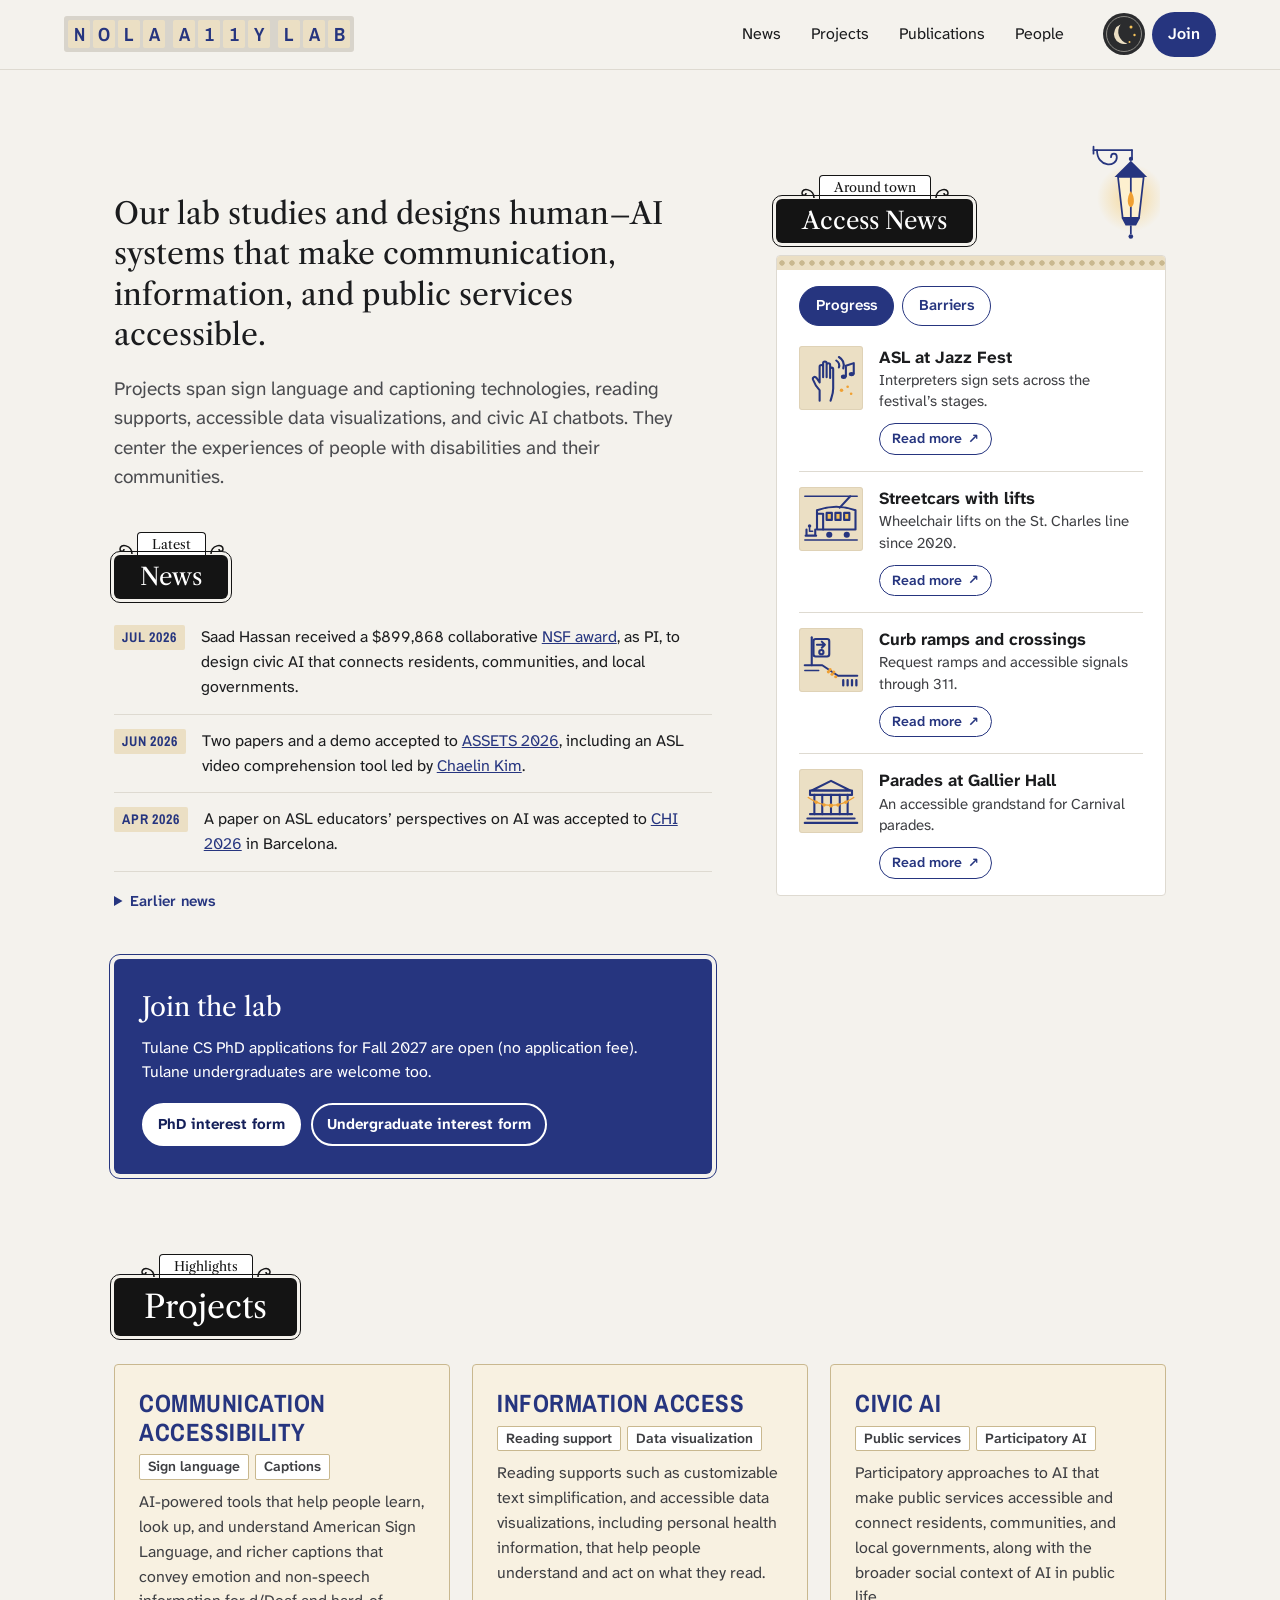
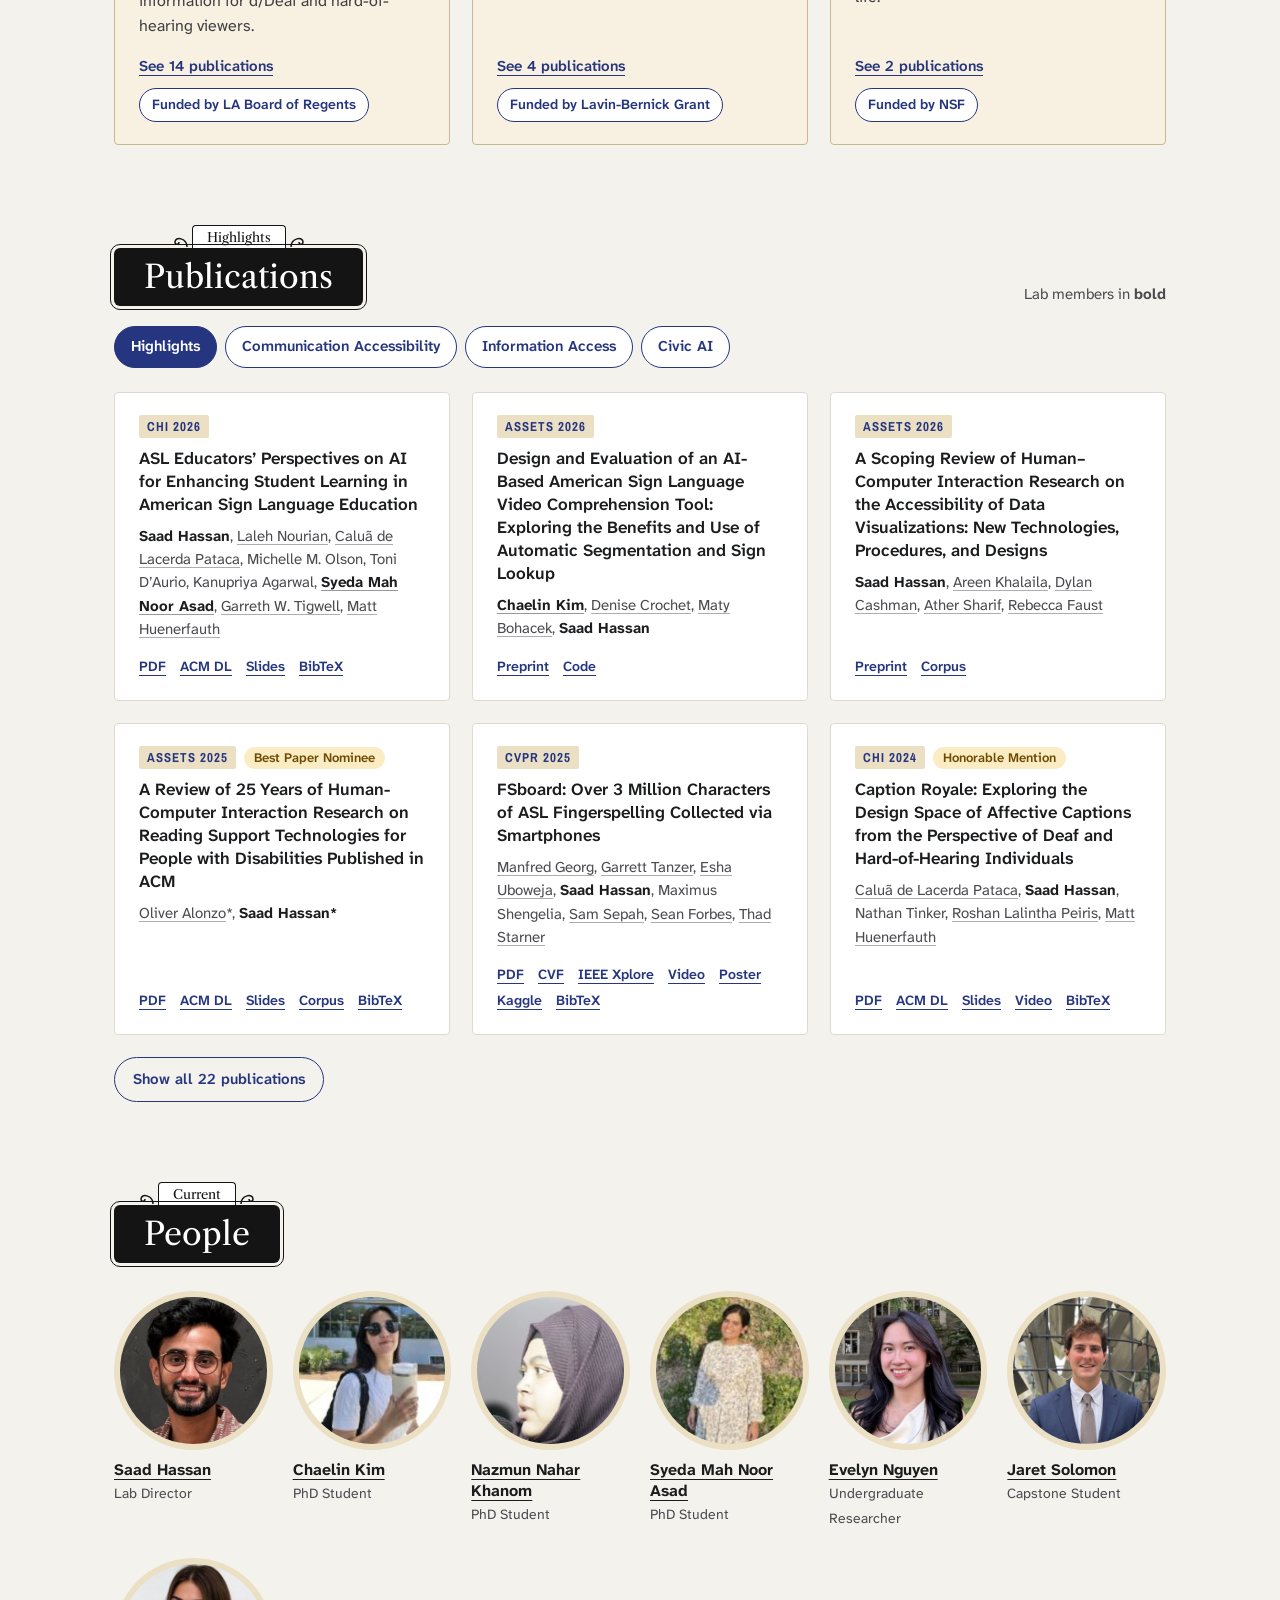
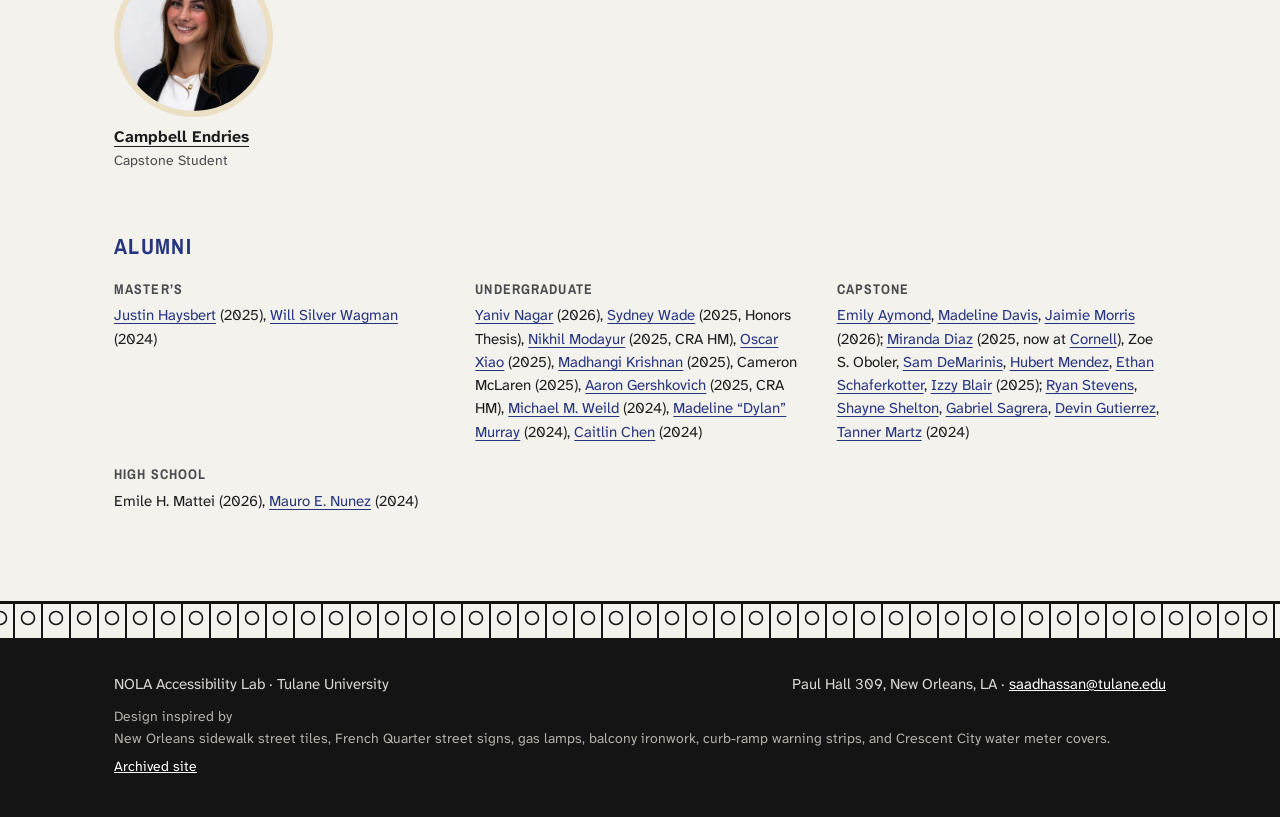
==== index.html @ e73ccad7 "made title change" ====
<!DOCTYPE html>
<html lang="en">
<head>
  <meta charset="utf-8">
  <meta name="viewport" content="width=device-width, initial-scale=1">
  <title>NOLA A11y Lab · Tulane University</title>
  <meta name="description" content="The NOLA Accessibility Lab at Tulane University studies and designs human–AI systems that make communication, information, and public services accessible.">
  <link rel="icon" href="images/favicon.svg" type="image/svg+xml">

  <!-- Apply the saved theme before the page paints, and mark that JS is on -->
  <script>
    document.documentElement.classList.add('js');
    try { var t = localStorage.getItem('theme'); if (t) document.documentElement.setAttribute('data-theme', t); } catch (e) {}
  </script>

  <link rel="preconnect" href="https://fonts.googleapis.com">
  <link rel="preconnect" href="https://fonts.gstatic.com" crossorigin>
  <link rel="stylesheet" href="https://fonts.googleapis.com/css2?family=Archivo+Narrow:wght@600;700&family=Libre+Caslon+Text:wght@400;700&family=Atkinson+Hyperlegible+Next:wght@400;600;700&display=swap">
  <link rel="stylesheet" href="css/lab.css?v=2026-10-13">
</head>
<body>
  <a class="skip-link" href="#main">Skip to content</a>

  <!-- ==================== NAV ==================== -->
  <nav class="site-nav" aria-label="Main">
    <div class="wrap">
      <a class="brand" href="#top" aria-label="NOLA A11y Lab, back to top">
        <span class="tiles small" aria-hidden="true">
          <span class="word"><span>N</span><span>O</span><span>L</span><span>A</span></span>
          <span class="word"><span>A</span><span>1</span><span>1</span><span>Y</span></span>
          <span class="word"><span>L</span><span>A</span><span>B</span></span>
        </span>
      </a>
      <ul>
        <li><a href="#news">News</a></li>
        <li><a href="#projects">Projects</a></li>
        <li><a href="#publications">Publications</a></li>
        <li><a href="#people">People</a></li>
      </ul>
      <div class="nav-actions">
        <!-- Theme switch, styled after the Crescent City water meter covers -->
        <button class="theme-toggle" type="button" aria-label="Switch to dark mode" title="Switch to dark mode">
          <svg class="moon" width="44" height="44" viewBox="0 0 44 44" aria-hidden="true">
            <circle cx="22" cy="22" r="21" fill="#2b2c2e"/>
            <circle cx="22" cy="22" r="17.5" fill="none" stroke="#8b8a85" stroke-width="1"/>
            <path d="M25 12 A10 10 0 0 0 25 32 A12 12 0 0 1 25 12 Z" fill="#ebdfc4" transform="rotate(-20 22 22) translate(-3 0)"/>
            <circle cx="29" cy="15" r="1.5" fill="#f6c45a"/>
            <circle cx="32.5" cy="23" r="1.2" fill="#f6c45a"/>
            <circle cx="27.5" cy="30" r="1" fill="#f6c45a"/>
          </svg>
          <svg class="sun" width="44" height="44" viewBox="0 0 44 44" aria-hidden="true">
            <circle cx="22" cy="22" r="21" fill="#2b2c2e"/>
            <circle cx="22" cy="22" r="17.5" fill="none" stroke="#8b8a85" stroke-width="1"/>
            <circle cx="22" cy="22" r="5" fill="#f6c45a"/>
            <path d="M22 11.5v3M22 29.5v3M11.5 22h3M29.5 22h3M14.6 14.6l2.1 2.1M27.3 27.3l2.1 2.1M14.6 29.4l2.1-2.1M27.3 16.7l2.1-2.1" stroke="#f6c45a" stroke-width="1.8" stroke-linecap="round"/>
          </svg>
        </button>
        <a class="nav-join" href="#join">Join</a>
      </div>
    </div>
  </nav>

  <main id="main" class="wrap">

    <!-- ==================== TOP OF PAGE ====================
         Two columns on wide screens: intro, news, and Join on the left,
         Access in New Orleans on the right. One column, in source
         order (intro, access, news, join), on smaller screens. -->
    <div class="top">

    <!-- ==================== INTRO ==================== -->
    <section id="top" class="hero">
      <div class="text">
        <h1 class="sr-only">NOLA A11y Lab</h1>
        <p class="lede">Our lab studies and designs human–AI systems that make communication, information, and public services accessible.</p>
        <p class="sub">Projects span sign language and captioning technologies, reading supports, accessible data visualizations, and civic AI chatbots. They center the experiences of people with disabilities and their communities.</p>
      </div>
    </section>

      <!-- ==================== ACCESS IN NEW ORLEANS ====================
           Short notes on accessibility around the city in two lists,
           Progress and Barriers, switched by the buttons at the top.
           Each note has a small line drawing on a sidewalk tile and a
           link out. Keep each note to one short sentence. -->
      <aside class="access" aria-labelledby="access-title">
        <div class="access-head">
          <div class="sign small">
            <div class="tab" aria-hidden="true">
              <svg width="16" height="14" viewBox="0 0 16 14"><path d="M15 13 C15 4 3 2 3 8 C3 11 7 11 7 8" fill="none" stroke="currentColor" stroke-width="1.5"/></svg>
              <span>Around town</span>
              <svg width="16" height="14" viewBox="0 0 16 14"><path d="M1 13 C1 4 13 2 13 8 C13 11 9 11 9 8" fill="none" stroke="currentColor" stroke-width="1.5"/></svg>
            </div>
            <h2 id="access-title">Access News</h2>
          </div>

          <!-- French Quarter gas lamp -->
          <svg class="lamp" viewBox="0 0 120 205" aria-hidden="true">
            <defs>
              <radialGradient id="glow"><stop offset="0" stop-color="#f6c45a" stop-opacity=".55"/><stop offset="1" stop-color="#f6c45a" stop-opacity="0"/></radialGradient>
            </defs>
            <circle cx="70" cy="96" r="58" fill="url(#glow)"/>
            <g fill="none" stroke="currentColor" stroke-width="3" stroke-linecap="round" stroke-linejoin="round">
              <path d="M6 14 H72"/>
              <path d="M6 8 V20"/>
              <path d="M12 14 C12 44 46 44 46 26 C46 18 36 18 36 26"/>
              <path d="M72 14 V30"/>
              <path d="M48 60 L92 60 L84 130 L56 130 Z" fill="#fdf0cf"/>
              <path d="M70 60 V130"/>
            </g>
            <path d="M70 32 L98 60 L42 60 Z" fill="currentColor"/>
            <circle cx="70" cy="29" r="3.5" fill="currentColor"/>
            <path d="M70 84 C62 96 64 110 70 112 C76 110 78 96 70 84 Z" fill="#f0a032"/>
            <path d="M54 130 H86 L79 143 H61 Z" fill="currentColor"/>
            <path d="M70 143 V158" stroke="currentColor" stroke-width="3"/>
            <circle cx="70" cy="162" r="4" fill="currentColor"/>
          </svg>
        </div>
        <div class="access-card">
          <!-- Shown once JS runs; without JS both lists show -->
          <div class="access-switch" role="group" aria-label="Show">
            <button type="button" aria-pressed="true" aria-controls="access-progress">Progress</button>
            <button type="button" aria-pressed="false" aria-controls="access-barriers">Barriers</button>
          </div>
          <ul class="access-list" id="access-progress" data-view="progress" aria-label="Progress">
            <li>
              <svg class="access-art" viewBox="0 0 64 64" aria-hidden="true">
                <!-- A signing hand with music notes -->
                <g fill="none" stroke="currentColor" stroke-width="2.4" stroke-linecap="round" stroke-linejoin="round">
                  <path d="M19 58 V46 C16 43 13 38 11.5 34 C10.5 31 13.5 29.5 15.5 32 L19 37 V19 C19 16.5 23 16.5 23 19 V31 V15 C23 12.5 27 12.5 27 15 V31 V17 C27 14.5 31 14.5 31 17 V32 V22 C31 19.5 34.5 19.5 34.5 22 V44 C34.5 50 32.5 54 31.5 58"/>
                  <path d="M38 12 C41 14 42 17 41 20"/>
                  <path d="M41 8 C46 11 47.5 16 46 21"/>
                  <path d="M49 30 V18 L58 15 V27"/>
                </g>
                <ellipse cx="46.5" cy="30.5" rx="3.2" ry="2.5" fill="currentColor"/>
                <ellipse cx="55.5" cy="27.5" rx="3.2" ry="2.5" fill="currentColor"/>
                <circle cx="44" cy="46" r="2" fill="#f0a032"/><circle cx="51" cy="42" r="1.5" fill="#f0a032"/><circle cx="55" cy="50" r="1.5" fill="#f0a032"/>
              </svg>
              <div>
                <h3 id="access-jazzfest">ASL at Jazz Fest</h3>
                <p>Interpreters sign sets across the festival’s stages.</p>
                <a class="read-more" href="https://news.tulane.edu/news/tulane-professor-helps-deaf-guests-feel-beat-jazz-fest" aria-describedby="access-jazzfest">Read more</a>
              </div>
            </li>
            <li>
              <svg class="access-art" viewBox="0 0 64 64" aria-hidden="true">
                <!-- A streetcar with its wheelchair lift lowered at the door -->
                <g fill="none" stroke="currentColor" stroke-width="2.4" stroke-linecap="round" stroke-linejoin="round">
                  <path d="M2 6 H62" stroke-width="1.6"/>
                  <path d="M42 19 L54 6"/>
                  <path d="M16 44 V22 Q38 14 60 22 V44 Z"/>
                  <path d="M17 26 H23 V44"/>
                  <path d="M27 25 H33 V33 H27 Z M37 25 H43 V33 H37 Z M47 25 H53 V33 H47 Z" fill="#f6c45a"/>
                  <path d="M2 56 H62" stroke-width="1.6"/>
                  <path d="M3 51 H15 M4 44 V51 M14 44 V51"/>
                </g>
                <circle cx="7.5" cy="40" r="2" fill="currentColor"/>
                <path d="M7.5 42 V46 H11" fill="none" stroke="currentColor" stroke-width="1.8" stroke-linecap="round" stroke-linejoin="round"/>
                <circle cx="30" cy="50" r="3.5" fill="currentColor"/>
                <circle cx="50" cy="50" r="3.5" fill="currentColor"/>
              </svg>
              <div>
                <h3 id="access-streetcar">Streetcars with lifts</h3>
                <p>Wheelchair lifts on the St. Charles line since 2020.</p>
                <a class="read-more" href="https://www.fox8live.com/2020/12/01/new-ada-streetcars-enter-service-st-charles-avenue/" aria-describedby="access-streetcar">Read more</a>
              </div>
            </li>
            <li>
              <svg class="access-art" viewBox="0 0 64 64" aria-hidden="true">
                <!-- A curb ramp with warning domes, a push-button signal, and a crosswalk -->
                <g fill="none" stroke="currentColor" stroke-width="2.4" stroke-linecap="round" stroke-linejoin="round">
                  <path d="M2 38 H22 L40 50 H62"/>
                  <path d="M2 44 H18" stroke-width="1.6"/>
                  <path d="M10 38 V6"/>
                  <rect x="12" y="8" width="18" height="20" rx="2.5"/>
                  <circle cx="21" cy="23" r="2.4"/>
                  <path d="M16 14.5 H25 M21.5 11 L25 14.5 L21.5 18"/>
                  <path d="M46 55 V61 M51 55 V61 M56 55 V61 M61 55 V61" stroke-width="2.6"/>
                </g>
                <circle cx="29" cy="45.5" r="1.8" fill="#f0a032"/><circle cx="33.2" cy="48.3" r="1.8" fill="#f0a032"/><circle cx="37.4" cy="51.1" r="1.8" fill="#f0a032"/>
                <circle cx="31" cy="43" r="1.8" fill="#f0a032"/><circle cx="35.2" cy="45.8" r="1.8" fill="#f0a032"/>
              </svg>
              <div>
                <h3 id="access-streets">Curb ramps and crossings</h3>
                <p>Request ramps and accessible signals through 311.</p>
                <a class="read-more" href="https://nola.gov/next/public-works/programs/accessibility-of-streets-and-sidewalks/" aria-describedby="access-streets">Read more</a>
              </div>
            </li>
            <li>
              <svg class="access-art" viewBox="0 0 64 64" aria-hidden="true">
                <!-- Gallier Hall's columns draped with beads -->
                <g fill="none" stroke="currentColor" stroke-width="2.4" stroke-linecap="round" stroke-linejoin="round">
                  <path d="M10 20 L32 9 L54 20 Z"/>
                  <path d="M8 20 H56 V25 H8 Z"/>
                  <path d="M13 25 V47 M22 25 V47 M32 25 V47 M42 25 V47 M51 25 V47"/>
                  <path d="M8 47 H56 M5 52 H59 M2 57 H62"/>
                  <path d="M6 28 Q32 46 58 28" stroke="#f0a032" stroke-width="1.6"/>
                </g>
                <circle cx="15" cy="33.5" r="2" fill="#f0a032"/><circle cx="24" cy="36.5" r="2" fill="#f0a032"/><circle cx="32" cy="37.2" r="2.4" fill="#f0a032"/><circle cx="40" cy="36.5" r="2" fill="#f0a032"/><circle cx="49" cy="33.5" r="2" fill="#f0a032"/>
              </svg>
              <div>
                <h3 id="access-carnival">Parades at Gallier Hall</h3>
                <p>An accessible grandstand for Carnival parades.</p>
                <a class="read-more" href="https://wwltv.com/article/entertainment/events/mardi-gras/gallier-hall-viewing-space-for-disabled-people/289-f878f007-4b7d-462b-adb3-8936e22f9159" aria-describedby="access-carnival">Read more</a>
              </div>
            </li>
          </ul>
          <ul class="access-list" id="access-barriers" data-view="barriers" aria-label="Barriers">
            <li>
              <svg class="access-art" viewBox="0 0 64 64" aria-hidden="true">
                <!-- A wheelchair user facing a vintage streetcar's steep steps -->
                <g fill="none" stroke="currentColor" stroke-width="2.4" stroke-linecap="round" stroke-linejoin="round">
                  <path d="M2 57 H62" stroke-width="1.6"/>
                  <path d="M42 44 V14 Q52 10 62 13"/>
                  <path d="M46 44 V20 H54 V44"/>
                  <path d="M57 19 H62 V28 H57 Z" fill="#f6c45a"/>
                  <path d="M54 44 H42 V48 H38 V52 H34 V57" stroke-width="2.6"/>
                  <circle cx="15" cy="45" r="8.5"/>
                  <path d="M15 25 V37 H25 L29 52"/>
                </g>
                <circle cx="15" cy="20" r="3.2" fill="currentColor"/>
              </svg>
              <div>
                <h3 id="access-stops">Stops without access</h3>
                <p>Only 12 of 114 St. Charles stops were accessible in 2024.</p>
                <a class="read-more" href="https://veritenews.org/2024/05/29/accessibility-grant-st-charles-streetcar/" aria-describedby="access-stops">Read more</a>
              </div>
            </li>
            <li>
              <svg class="access-art" viewBox="0 0 64 64" aria-hidden="true">
                <!-- A wheelchair user at a high curb, with the missing ramp dashed in -->
                <g fill="none" stroke="currentColor" stroke-width="2.4" stroke-linecap="round" stroke-linejoin="round">
                  <path d="M2 57 H38 V36 H62" stroke-width="2.6"/>
                  <path d="M42 42 H62" stroke-width="1.6"/>
                  <path d="M38 57 L60 40" stroke="#f0a032" stroke-width="2.6" stroke-dasharray="3.5 3.5"/>
                  <circle cx="15" cy="45" r="8.5"/>
                  <path d="M15 25 V37 H25 L29 52"/>
                </g>
                <circle cx="15" cy="20" r="3.2" fill="currentColor"/>
              </svg>
              <div>
                <h3 id="access-ramps">Curb ramps behind schedule</h3>
                <p>In 2023, about half the intersections in a ramp settlement met standards.</p>
                <a class="read-more" href="https://veritenews.org/2023/11/20/settlement-city-curb-ramps-disabled-resident/" aria-describedby="access-ramps">Read more</a>
              </div>
            </li>
            <li>
              <svg class="access-art" viewBox="0 0 64 64" aria-hidden="true">
                <!-- A paratransit van and a clock -->
                <g fill="none" stroke="currentColor" stroke-width="2.4" stroke-linecap="round" stroke-linejoin="round">
                  <path d="M4 50 V32 Q4 28 8 28 H34 L42 37 H46 Q49 37 49 40 V50 Z"/>
                  <path d="M9 32 H17 V38 H9 Z M21 32 H29 V38 H21 Z" fill="#f6c45a"/>
                  <path d="M33 32 L38 38 H33 Z" fill="#f6c45a"/>
                  <path d="M2 56 H62" stroke-width="1.6"/>
                  <circle cx="51" cy="15" r="9" fill="#f6c45a"/>
                  <path d="M51 9.5 V15 L55 17.5"/>
                </g>
                <circle cx="14" cy="50" r="3.8" fill="currentColor"/>
                <circle cx="40" cy="50" r="3.8" fill="currentColor"/>
              </svg>
              <div>
                <h3 id="access-paratransit">Late paratransit rides</h3>
                <p>About 57% of rides were on time in late 2025, against an 85% goal.</p>
                <a class="read-more" href="https://www.masstransitmag.com/bus/paratransit/news/55340758/la-new-orleans-promised-to-fix-its-paratransit-system-a-year-later-whats-changed" aria-describedby="access-paratransit">Read more</a>
              </div>
            </li>
            <li>
              <svg class="access-art" viewBox="0 0 64 64" aria-hidden="true">
                <!-- A storm siren sounding, and a hurricane -->
                <g fill="none" stroke="currentColor" stroke-width="2.4" stroke-linecap="round" stroke-linejoin="round">
                  <path d="M11 58 V32"/>
                  <path d="M5 32 H17 V24 Q11 16 5 24 Z"/>
                  <path d="M21 21 C24 24 24 29 21 32"/>
                  <path d="M25.5 16.5 C30.5 21.5 30.5 31.5 25.5 36.5"/>
                  <path d="M2 58 H22" stroke-width="1.6"/>
                  <path d="M38 34 C38 22 49 16 58 19" stroke-width="3"/>
                  <path d="M54 34 C54 46 43 52 34 49" stroke-width="3"/>
                  <circle cx="46" cy="34" r="8" fill="#f6c45a"/>
                </g>
                <circle cx="46" cy="34" r="2.6" fill="currentColor"/>
              </svg>
              <div>
                <h3 id="access-alerts">Storm alerts for Deaf residents</h3>
                <p>Many warnings are still audio only, so Deaf volunteers share ASL updates.</p>
                <a class="read-more" href="https://lailluminator.com/2024/09/12/deaf-disasters/" aria-describedby="access-alerts">Read more</a>
              </div>
            </li>
          </ul>
        </div>
      </aside>

    <!-- ==================== NEWS + JOIN ====================
         Keep the three newest items in the top list. Move older ones
         into "Earlier news". Dates use the chip style: Mon YYYY. -->
      <section id="news" class="news" aria-labelledby="news-title">
        <div class="sign small">
          <div class="tab" aria-hidden="true">
            <svg width="16" height="14" viewBox="0 0 16 14"><path d="M15 13 C15 4 3 2 3 8 C3 11 7 11 7 8" fill="none" stroke="currentColor" stroke-width="1.5"/></svg>
            <span>Latest</span>
            <svg width="16" height="14" viewBox="0 0 16 14"><path d="M1 13 C1 4 13 2 13 8 C13 11 9 11 9 8" fill="none" stroke="currentColor" stroke-width="1.5"/></svg>
          </div>
          <h2 id="news-title">News</h2>
        </div>
        <ul>
          <li><span class="chip">Jul 2026</span><p>Saad Hassan received a $899,868 collaborative <a href="https://www.nsf.gov/awardsearch/show-award?AWD_ID=2619509">NSF award</a>, as PI, to design civic AI that connects residents, communities, and local governments.</p></li>
          <li><span class="chip">Jun 2026</span><p>Two papers and a demo accepted to <a href="https://assets26.sigaccess.org/">ASSETS 2026</a>, including an ASL video comprehension tool led by <a href="https://chaelin0722.github.io/introduction/">Chaelin Kim</a>.</p></li>
          <li><span class="chip">Apr 2026</span><p>A paper on ASL educators’ perspectives on AI was accepted to <a href="https://chi2026.acm.org/">CHI 2026</a> in Barcelona.</p></li>
        </ul>
        <details class="news-more">
          <summary>Earlier news</summary>
          <ul>
            <li><span class="chip">Jan 2026</span><p>Lab alum <a href="https://www.linkedin.com/in/nikhil-modayur">Nikhil Modayur</a> received an Honorable Mention for the <a href="https://cra.org/about/awards/outstanding-undergraduate-researcher-award/">2026 CRA Outstanding Undergraduate Researcher Award</a>.</p></li>
            <li><span class="chip">Oct 2025</span><p>The lab presented one paper on reading support technologies and two demos at ASSETS 2025 in Denver.</p></li>
            <li><span class="chip">Aug 2025</span><p>Two demos led by <a href="https://chaelin0722.github.io/introduction/">Chaelin Kim</a> and <a href="https://tithi-khan.github.io/">Nazmun Nahar Khanom</a>, on text simplification and an ASL learning tool for emergency medical providers, were accepted to ASSETS 2025.</p></li>
            <li><span class="chip">Jun 2025</span><p>A review of 25 years of reading support research, with <a href="https://oliveralonzo.com/">Oliver Alonzo</a>, was accepted to ASSETS 2025 and nominated for Best Paper.</p></li>
            <li><span class="chip">Jun 2025</span><p>A workshop on participant recruitment in accessibility research was accepted to ASSETS 2025.</p></li>
            <li><span class="chip">Apr 2025</span><p><a href="https://matybohacek.com/">Matyas Bohacek</a> presented the lab’s <a href="https://dl.acm.org/doi/10.1145/3744257.3744258">AI-driven video-based ASL dictionary</a> at W4A 2025 in Sydney.</p></li>
            <li><span class="chip">Apr 2025</span><p><a href="https://tithi-khan.github.io/">Nazmun Nahar Khanom</a> presented a demo of AI-based reading support tools at the Tulane Research, Innovation, and Creativity Summit (TRICS).</p></li>
            <li><span class="chip">Mar 2025</span><p><a href="https://www.cs.cmu.edu/~bam/">Brad Myers</a> visited the lab to talk about his book <i>Pick, Click, Flick!: The Story of Interaction Techniques</i>.</p></li>
            <li><span class="chip">Feb 2025</span><p>FSboard, an ASL fingerspelling dataset built with Google Research and DPAN, was accepted to CVPR 2025.</p></li>
            <li><span class="chip">Jan 2025</span><p>A paper on multimodal affective captioning with haptics was accepted to CHI 2025 in Yokohama.</p></li>
            <li><span class="chip">Jan 2025</span><p>Saad Hassan is Co-PI on an <a href="https://www.nsf.gov/awardsearch/showAward?AWD_ID=2515250">NSF IUCRC planning grant</a> to establish Tulane’s partner site for the <a href="https://nsfahead.org/">AHeAD Center</a>.</p></li>
            <li><span class="chip">Jan 2025</span><p><a href="https://www.linkedin.com/in/aaron-gershkovich-46232a2b3/">Aaron Gershkovich</a> received an Honorable Mention for the 2024–2025 CRA Outstanding Undergraduate Researcher Award.</p></li>
            <li><span class="chip">Nov 2024</span><p>A journal article on video-span selection for ASL learners was published in ACM TACCESS.</p></li>
            <li><span class="chip">Oct 2024</span><p>The lab presented two posters at ASSETS 2024, on a rich closed-captioning format and on design sprints with neurodivergent scholars.</p></li>
            <li><span class="chip">Oct 2024</span><p>The lab co-organized the <a href="https://tulanecs.github.io/PACE/">PACE workshop</a> on participatory AI for community engagement at HCOMP 2024 in Pittsburgh.</p></li>
            <li><span class="chip">Aug 2024</span><p><a href="https://chaelin0722.github.io/introduction/">Chaelin Kim</a>, <a href="https://tithi-khan.github.io/">Nazmun Nahar Khanom</a>, and <a href="https://syedamahnoorasad.github.io/">Syeda Mah Noor Asad</a> joined the lab as PhD students.</p></li>
            <li><span class="chip">May 2024</span><p>Two CHI 2024 papers, on affective captions and a dance video comprehension tool, received Best Paper Honorable Mentions.</p></li>
            <li><span class="chip">Apr 2024</span><p>A $102,281 <a href="https://www.laregents.edu/wp-content/uploads/2024/04/7.-RSI-Committee-April-24-2024.pdf">Louisiana Board of Regents award</a>, with Saad Hassan as PI, will support AI-powered tools for ASL learning.</p></li>
            <li><span class="chip">Dec 2023</span><p><a href="https://www.linkedin.com/in/aaron-gershkovich-46232a2b3/">Aaron Gershkovich</a> won the Best Prototype award at the Annual Undergraduate Poster Session.</p></li>
            <li><span class="chip">Dec 2023</span><p>PopSign ASL, a sign language dataset collected through a smartphone game, was presented at NeurIPS 2023 in New Orleans.</p></li>
            <li><span class="chip">Sep 2023</span><p>Tap to Sign, on American Sign Language text entry for smartphones, was accepted to MobileHCI 2023.</p></li>
            <li><span class="chip">Aug 2023</span><p>Saad Hassan joined Tulane University as an Assistant Professor of Computer Science.</p></li>
          </ul>
          <button type="button" class="news-less">Show less news</button>
        </details>
      </section>

      <section id="join" class="join" aria-labelledby="join-title">
        <h2 id="join-title">Join the lab</h2>
        <p>Tulane CS PhD applications for Fall 2027 are open (no application fee). Tulane undergraduates are welcome too.</p>
        <div class="buttons">
          <a class="primary" href="https://forms.gle/j4yXNgyCFjxgXfc16">PhD interest form</a>
          <a href="https://forms.gle/d6URN19gETqWpEZf9">Undergraduate interest form</a>
        </div>
      </section>
    </div><!-- /.top -->

    <!-- ==================== PROJECTS ====================
         Each project: paper count chip, title, research areas,
         description, and a funding link (leave the link out if none). -->
    <section id="projects" class="block" aria-labelledby="projects-title">
      <div class="sign">
        <div class="tab" aria-hidden="true">
          <svg width="16" height="14" viewBox="0 0 16 14"><path d="M15 13 C15 4 3 2 3 8 C3 11 7 11 7 8" fill="none" stroke="currentColor" stroke-width="1.5"/></svg>
          <span>Highlights</span>
          <svg width="16" height="14" viewBox="0 0 16 14"><path d="M1 13 C1 4 13 2 13 8 C13 11 9 11 9 8" fill="none" stroke="currentColor" stroke-width="1.5"/></svg>
        </div>
        <h2 id="projects-title">Projects</h2>
      </div>
      <div class="grid">
        <article class="project">
          <h3>Communication Accessibility</h3>
          <ul class="areas" aria-label="Research areas"><li>Sign language</li><li>Captions</li></ul>
          <p>AI-powered tools that help people learn, look up, and understand American Sign Language, and richer captions that convey emotion and non-speech information for d/Deaf and hard-of-hearing viewers.</p>
          <div class="card-links">
            <a class="see-pubs" href="#publications" data-filter="comm">See 14 publications</a>
            <a class="funding" href="https://www.laregents.edu/wp-content/uploads/2024/04/7.-RSI-Committee-April-24-2024.pdf">Funded by LA Board of Regents</a>
          </div>
        </article>
        <article class="project">
          <h3>Information Access</h3>
          <ul class="areas" aria-label="Research areas"><li>Reading support</li><li>Data visualization</li></ul>
          <p>Reading supports such as customizable text simplification, and accessible data visualizations, including personal health information, that help people understand and act on what they read.</p>
          <div class="card-links">
            <a class="see-pubs" href="#publications" data-filter="info">See 4 publications</a>
            <span class="funding">Funded by Lavin-Bernick Grant</span>
          </div>
        </article>
        <article class="project">
          <h3>Civic AI</h3>
          <ul class="areas" aria-label="Research areas"><li>Public services</li><li>Participatory AI</li></ul>
          <p>Participatory approaches to AI that make public services accessible and connect residents, communities, and local governments, along with the broader social context of AI in public life.</p>
          <div class="card-links">
            <a class="see-pubs" href="#publications" data-filter="civic">See 2 publications</a>
            <a class="funding" href="https://www.nsf.gov/awardsearch/show-award?AWD_ID=2619509">Funded by NSF</a>
          </div>
        </article>
      </div>
    </section>

    <!-- ==================== PUBLICATIONS ====================
         Newest first. Each paper is an <article class="pub">; the title links to the paper and
         the links row lists its materials (PDF, ACM DL, Slides, Code, Video, Poster, BibTeX).
         Add class="pub highlight" to show a paper before
         "Show all" is pressed. data-project ties a paper to a project
         filter: comm, info, or civic (leave it out if none). Lab members go in <b>. Venue chip format:
         "VENUE YEAR" or "VENUE YEAR · Type" (Demo, Poster, Journal...). -->
    <section id="publications" class="block" aria-labelledby="publications-title">
      <div class="section-head">
        <div class="sign">
          <div class="tab" aria-hidden="true">
            <svg width="16" height="14" viewBox="0 0 16 14"><path d="M15 13 C15 4 3 2 3 8 C3 11 7 11 7 8" fill="none" stroke="currentColor" stroke-width="1.5"/></svg>
            <span>Highlights</span>
            <svg width="16" height="14" viewBox="0 0 16 14"><path d="M1 13 C1 4 13 2 13 8 C13 11 9 11 9 8" fill="none" stroke="currentColor" stroke-width="1.5"/></svg>
          </div>
          <h2 id="publications-title">Publications</h2>
        </div>
        <p class="note">Lab members in <b>bold</b></p>
      </div>

      <!-- Project filters (shown only when JS is on) -->
      <div class="filters" role="group" aria-label="Filter publications by project" hidden>
        <button type="button" data-filter="all" aria-pressed="true">Highlights</button>
        <button type="button" data-filter="comm" aria-pressed="false">Communication Accessibility</button>
        <button type="button" data-filter="info" aria-pressed="false">Information Access</button>
        <button type="button" data-filter="civic" aria-pressed="false">Civic AI</button>
      </div>
      <p id="pub-status" class="sr-only" aria-live="polite"></p>

      <div id="pub-list" class="grid pubs">
        <!-- 2026 -->
        <article class="pub highlight" data-project="comm">
          <div class="meta" id="pub1-v"><span class="chip">CHI 2026</span></div>
          <h3 id="pub1-t"><a href="https://dl.acm.org/doi/10.1145/3772318.3791928">ASL Educators’ Perspectives on AI for Enhancing Student Learning in American Sign Language Education</a></h3>
          <p class="authors" id="pub1-a"><b>Saad Hassan</b>, <a href="https://www.linkedin.com/in/laleh-nourian-a88ba3129/">Laleh Nourian</a>, <a href="https://www.caluapataca.com/">Caluã de Lacerda Pataca</a>, Michelle M. Olson, Toni D’Aurio, Kanupriya Agarwal, <b><a href="https://syedamahnoorasad.github.io/">Syeda Mah Noor Asad</a></b>, <a href="https://www.garrethtigwell.com/">Garreth W. Tigwell</a>, <a href="https://huenerfauth.ist.rit.edu/">Matt Huenerfauth</a></p>
          <p class="links">
            <a href="https://saadh.info/papers/hassan-chi26/hassan-chi26.pdf" aria-describedby="pub1-t">PDF</a>
            <a href="https://dl.acm.org/doi/10.1145/3772318.3791928" aria-describedby="pub1-t">ACM DL</a>
            <a href="https://saadh.info/papers/hassan-chi26/slides.pdf" aria-describedby="pub1-t">Slides</a>
            <a href="https://saadh.info/papers/hassan-chi26/hassan26.bib" aria-describedby="pub1-t">BibTeX</a>
          </p>
        </article>
        <article class="pub highlight" data-project="comm">
          <div class="meta" id="pub2-v"><span class="chip">ASSETS 2026</span></div>
          <h3 id="pub2-t"><a href="https://saadh.info/papers/kim-assets26/kim-assets26.pdf">Design and Evaluation of an AI-Based American Sign Language Video Comprehension Tool: Exploring the Benefits and Use of Automatic Segmentation and Sign Lookup</a></h3>
          <p class="authors" id="pub2-a"><b><a href="https://chaelin0722.github.io/introduction/">Chaelin Kim</a></b>, <a href="https://liberalarts.tulane.edu/linguistics/people/faculty/denise-crochet">Denise Crochet</a>, <a href="https://matybohacek.com/">Maty Bohacek</a>, <b>Saad Hassan</b></p>
          <p class="links">
            <a href="https://saadh.info/papers/kim-assets26/kim-assets26.pdf" aria-describedby="pub2-t">Preprint</a>
            <a href="https://github.com/chaelin0722/asl-video-lookup-tool" aria-describedby="pub2-t">Code</a>
          </p>
        </article>
        <article class="pub highlight" data-project="info">
          <div class="meta" id="pub3-v"><span class="chip">ASSETS 2026</span></div>
          <h3 id="pub3-t"><a href="https://saadh.info/papers/hassan-assets26/hassan-assets26.pdf">A Scoping Review of Human–Computer Interaction Research on the Accessibility of Data Visualizations: New Technologies, Procedures, and Designs</a></h3>
          <p class="authors" id="pub3-a"><b>Saad Hassan</b>, <a href="https://areenkh.com/">Areen Khalaila</a>, <a href="https://dylancashman.github.io/">Dylan Cashman</a>, <a href="https://athersharif.me/">Ather Sharif</a>, <a href="https://rjfaust.github.io/">Rebecca Faust</a></p>
          <p class="links">
            <a href="https://saadh.info/papers/hassan-assets26/hassan-assets26.pdf" aria-describedby="pub3-t">Preprint</a>
            <a href="https://accessvizcorpus.pages.dev/" aria-describedby="pub3-t">Corpus</a>
          </p>
        </article>
        <article class="pub" data-project="comm">
          <div class="meta" id="pub4-v"><span class="chip">ASSETS 2026 · Demo</span></div>
          <h3 id="pub4-t"><a href="https://saadh.info/papers/kim-assets26-2/kim-assets26-demo.pdf">Supporting Sign Language Video Comprehension through In-Situ Automatic Segmentation and Sign Lookup Tool</a></h3>
          <p class="authors" id="pub4-a"><b><a href="https://chaelin0722.github.io/introduction/">Chaelin Kim</a></b>, <b>Saad Hassan</b></p>
          <p class="links">
            <a href="https://saadh.info/papers/kim-assets26-2/kim-assets26-demo.pdf" aria-describedby="pub4-t">Preprint</a>
          </p>
        </article>
        <article class="pub" data-project="civic">
          <div class="meta" id="pub5-v"><span class="chip">De Gruyter 2026 · Book Chapter</span></div>
          <h3 id="pub5-t"><a href="https://books.google.com/books/about/De_Gruyter_Handbook_of_Disruptive_Urban.html?id=xc8O0gEACAAJ">AI in the Public Sphere: Citizen Engagement and Governance</a></h3>
          <p class="authors" id="pub5-a"><b>Saad Hassan</b>, <a href="https://www.motahhare.com/">Motahhare Eslami</a>, <a href="https://www.nicholasmattei.net/">Nicholas Mattei</a>, <a href="https://www.cs.tulane.edu/~aculotta/">Aron Culotta</a>, <a href="https://www.cs.cmu.edu/~johnz/">John Zimmerman</a></p>
          <p class="links">
            <a href="https://books.google.com/books/about/De_Gruyter_Handbook_of_Disruptive_Urban.html?id=xc8O0gEACAAJ" aria-describedby="pub5-t">Publisher</a>
          </p>
        </article>
        <article class="pub" data-project="info">
          <div class="meta" id="pub6-v"><span class="chip">AJPC 2026 · Commentary</span></div>
          <h3 id="pub6-t"><a href="https://www.sciencedirect.com/science/article/pii/S2666667726003879">Reducing hypertension disparities: The potential role of patient-facing large language models</a></h3>
          <p class="authors" id="pub6-a">Farah Allouch, <b>Saad Hassan</b>, Flor Alvarado, <b><a href="https://syedamahnoorasad.github.io/">Syeda Mah Noor Asad</a></b>, Dee Parekh, Renata Johnson, Marilyn Payne, David Gardner, <a href="https://www.nicholasmattei.net/">Nicholas Mattei</a>, Keith C. Ferdinand</p>
          <p class="links">
            <a href="https://saadh.info/papers/allouch-ajpc26/allouch-ajpc26.pdf" aria-describedby="pub6-t">PDF</a>
            <a href="https://www.sciencedirect.com/science/article/pii/S2666667726003879" aria-describedby="pub6-t">ScienceDirect</a>
            <a href="https://saadh.info/papers/allouch-ajpc26/allouch26.bib" aria-describedby="pub6-t">BibTeX</a>
          </p>
        </article>

        <!-- 2025 -->
        <article class="pub highlight" data-project="info">
          <div class="meta" id="pub7-v"><span class="chip">ASSETS 2025</span><span class="award">Best Paper Nominee</span></div>
          <h3 id="pub7-t"><a href="https://dl.acm.org/doi/10.1145/3663547.3746355">A Review of 25 Years of Human-Computer Interaction Research on Reading Support Technologies for People with Disabilities Published in ACM</a></h3>
          <p class="authors" id="pub7-a"><a href="https://oliveralonzo.com/">Oliver Alonzo</a>*, <b>Saad Hassan*</b></p>
          <p class="links">
            <a href="https://saadh.info/papers/alonzo-assets25/alonzo-assets25.pdf" aria-describedby="pub7-t">PDF</a>
            <a href="https://dl.acm.org/doi/10.1145/3663547.3746355" aria-describedby="pub7-t">ACM DL</a>
            <a href="https://saadh.info/papers/alonzo-assets25/slides.pdf" aria-describedby="pub7-t">Slides</a>
            <a href="https://docs.google.com/spreadsheets/d/1EwSAnIALGsNkIgXWYrdVWguFnPjSEM2v2l5ieRWKtR4/edit?usp=sharing" aria-describedby="pub7-t">Corpus</a>
            <a href="https://saadh.info/papers/alonzo-assets25/alonzo25.bib" aria-describedby="pub7-t">BibTeX</a>
          </p>
        </article>
        <article class="pub" data-project="info">
          <div class="meta" id="pub8-v"><span class="chip">ASSETS 2025 · Demo</span></div>
          <h3 id="pub8-t"><a href="https://dl.acm.org/doi/10.1145/3663547.3759713">A Customizable AI-Powered Automatic Text Simplification Tool for Supporting In-Situ Text Comprehension</a></h3>
          <p class="authors" id="pub8-a"><b><a href="https://tithi-khan.github.io/">Nazmun Nahar Khanom</a></b>, <b><a href="https://www.linkedin.com/in/aaron-gershkovich-46232a2b3/">Aaron Gershkovich</a></b>, <a href="https://oliveralonzo.com/">Oliver Alonzo</a>, <b>Saad Hassan</b></p>
          <p class="links">
            <a href="https://saadh.info/papers/khanom-assets25/khanom-assets25.pdf" aria-describedby="pub8-t">PDF</a>
            <a href="https://dl.acm.org/doi/10.1145/3663547.3759713" aria-describedby="pub8-t">ACM DL</a>
            <a href="https://github.com/TITHI-KHAN/ATS-GPT" aria-describedby="pub8-t">Code</a>
            <a href="https://saadh.info/papers/khanom-assets25/poster.pdf" aria-describedby="pub8-t">Poster</a>
            <a href="https://saadh.info/papers/khanom-assets25/khanom25.bib" aria-describedby="pub8-t">BibTeX</a>
          </p>
        </article>
        <article class="pub" data-project="comm">
          <div class="meta" id="pub9-v"><span class="chip">ASSETS 2025 · Demo</span></div>
          <h3 id="pub9-t"><a href="https://dl.acm.org/doi/10.1145/3663547.3759746">Signing for Care: A Demo and Initial Evaluation of an American Sign Language Learning Tool for Emergency Medical Service Providers</a></h3>
          <p class="authors" id="pub9-a"><b><a href="https://chaelin0722.github.io/introduction/">Chaelin Kim</a></b>, <b>Cameron McLaren</b>, <b><a href="https://www.linkedin.com/in/madhangikrishnan">Madhangi Krishnan</a></b>, <b><a href="https://www.linkedin.com/in/nikhil-modayur">Nikhil Modayur</a></b>, <b>Saad Hassan</b></p>
          <p class="links">
            <a href="https://saadh.info/papers/kim-assets25/kim-assets25.pdf" aria-describedby="pub9-t">PDF</a>
            <a href="https://dl.acm.org/doi/10.1145/3663547.3759746" aria-describedby="pub9-t">ACM DL</a>
            <a href="https://github.com/chaelin0722/ASL-emergency" aria-describedby="pub9-t">Code</a>
            <a href="https://saadh.info/papers/kim-assets25/poster.pdf" aria-describedby="pub9-t">Poster</a>
            <a href="https://saadh.info/papers/kim-assets25/kim25.bib" aria-describedby="pub9-t">BibTeX</a>
          </p>
        </article>
        <article class="pub">
          <div class="meta" id="pub10-v"><span class="chip">ASSETS 2025 · Workshop</span></div>
          <h3 id="pub10-t"><a href="https://dl.acm.org/doi/10.1145/3663547.3748639">Participant Recruitment in Accessibility Research</a></h3>
          <p class="authors" id="pub10-a"><a href="https://www.lloydmay.net/">Lloyd May</a>, <b>Saad Hassan</b>, <a href="https://www.khang4dang.net/">Khang Dang</a>, <a href="https://people.njit.edu/profile/sl287">Sooyeon Lee</a>, <a href="https://oliveralonzo.com/">Oliver Alonzo</a></p>
          <p class="links">
            <a href="https://saadh.info/papers/may-assets25/may-assets25.pdf" aria-describedby="pub10-t">PDF</a>
            <a href="https://dl.acm.org/doi/10.1145/3663547.3748639" aria-describedby="pub10-t">ACM DL</a>
            <a href="https://docs.google.com/presentation/d/1KwvQdauKkiNEMZx5lLo_i0b1-VsL_U9LcFBjbFGVpiI/edit?usp=drivesdk" aria-describedby="pub10-t">Slides</a>
            <a href="https://assets-recruitment-2025.github.io/" aria-describedby="pub10-t">Website</a>
            <a href="https://saadh.info/papers/may-assets25/may25.bib" aria-describedby="pub10-t">BibTeX</a>
          </p>
        </article>
        <article class="pub highlight" data-project="comm">
          <div class="meta" id="pub11-v"><span class="chip">CVPR 2025</span></div>
          <h3 id="pub11-t"><a href="https://openaccess.thecvf.com/content/CVPR2025/html/Georg_FSboard_Over_3_Million_Characters_of_ASL_Fingerspelling_Collected_via_CVPR_2025_paper.html">FSboard: Over 3 Million Characters of ASL Fingerspelling Collected via Smartphones</a></h3>
          <p class="authors" id="pub11-a"><a href="https://www.linkedin.com/in/mgeorg/">Manfred Georg</a>, <a href="https://scholar.google.com/citations?user=Wg58ZR4AAAAJ">Garrett Tanzer</a>, <a href="https://github.com/eknight7">Esha Uboweja</a>, <b>Saad Hassan</b>, Maximus Shengelia, <a href="https://www.linkedin.com/in/samsepah/">Sam Sepah</a>, <a href="https://www.deafandloud.com/">Sean Forbes</a>, <a href="https://sites.cc.gatech.edu/home/thad/">Thad Starner</a></p>
          <p class="links">
            <a href="https://saadh.info/papers/georg-cvpr25/georg-cvpr25.pdf" aria-describedby="pub11-t">PDF</a>
            <a href="https://openaccess.thecvf.com/content/CVPR2025/html/Georg_FSboard_Over_3_Million_Characters_of_ASL_Fingerspelling_Collected_via_CVPR_2025_paper.html" aria-describedby="pub11-t">CVF</a>
            <a href="https://ieeexplore.ieee.org/document/11094022/" aria-describedby="pub11-t">IEEE Xplore</a>
            <a href="https://www.youtube.com/watch?v=a8pEg6NPGvM" aria-describedby="pub11-t">Video</a>
            <a href="https://cvpr.thecvf.com/media/PosterPDFs/CVPR%202025/33621.png?t=1748855109.234652" aria-describedby="pub11-t">Poster</a>
            <a href="https://www.kaggle.com/datasets/googleai/fsboard" aria-describedby="pub11-t">Kaggle</a>
            <a href="https://saadh.info/papers/georg-cvpr25/georg25.bib" aria-describedby="pub11-t">BibTeX</a>
          </p>
        </article>
        <article class="pub" data-project="comm">
          <div class="meta" id="pub12-v"><span class="chip">W4A 2025</span></div>
          <h3 id="pub12-t"><a href="https://dl.acm.org/doi/10.1145/3744257.3744258">Towards an AI-Driven Video-Based American Sign Language Dictionary: Exploring Design and Usage Experience with Learners</a></h3>
          <p class="authors" id="pub12-a"><b>Saad Hassan</b>, <a href="https://matybohacek.com/">Matyas Bohacek</a>, <b><a href="https://chaelin0722.github.io/introduction/">Chaelin Kim</a></b>, <a href="https://liberalarts.tulane.edu/linguistics/people/faculty/denise-crochet">Denise Crochet</a></p>
          <p class="links">
            <a href="https://saadh.info/papers/hassan-w4a25/hassan-w4a-25.pdf" aria-describedby="pub12-t">PDF</a>
            <a href="https://dl.acm.org/doi/10.1145/3744257.3744258" aria-describedby="pub12-t">ACM DL</a>
            <a href="https://saadh.info/papers/hassan-w4a25/hassan-w4a25-slides.pdf" aria-describedby="pub12-t">Slides</a>
            <a href="https://github.com/maty-bohacek/sign-language-dictionary" aria-describedby="pub12-t">Code</a>
            <a href="https://saadh.info/papers/hassan-w4a25/hassan25.bib" aria-describedby="pub12-t">BibTeX</a>
          </p>
        </article>
        <article class="pub" data-project="comm">
          <div class="meta" id="pub13-v"><span class="chip">CHI 2025</span></div>
          <h3 id="pub13-t"><a href="https://dl.acm.org/doi/10.1145/3706598.3713304">Tactile Emotions: Multimodal Affective Captioning with Haptics Improves Narrative Engagement for d/Deaf and Hard-of-Hearing Viewers</a></h3>
          <p class="authors" id="pub13-a"><a href="https://www.caluapataca.com/">Caluã de Lacerda Pataca</a>, <b>Saad Hassan</b>, <a href="https://www.lloydmay.net/">Lloyd May</a>, Michelle M. Olson, Toni D’Aurio, <a href="https://www.rit.edu/directory/rxpics-roshan-peiris">Roshan L. Peiris</a>, <a href="https://huenerfauth.ist.rit.edu/">Matt Huenerfauth</a></p>
          <p class="links">
            <a href="https://saadh.info/papers/pataca-chi-25/pataca-chi25.pdf" aria-describedby="pub13-t">PDF</a>
            <a href="https://dl.acm.org/doi/10.1145/3706598.3713304" aria-describedby="pub13-t">ACM DL</a>
            <a href="https://saadh.info/papers/pataca-chi-25/pataca-chi25-slides-compressed.pdf" aria-describedby="pub13-t">Slides</a>
            <a href="https://www.youtube.com/watch?v=Bz_qZBOHw5U" aria-describedby="pub13-t">Video</a>
            <a href="https://saadh.info/papers/pataca-chi-25/pataca25.bib" aria-describedby="pub13-t">BibTeX</a>
          </p>
        </article>

        <!-- 2024 -->
        <article class="pub highlight" data-project="comm">
          <div class="meta" id="pub14-v"><span class="chip">CHI 2024</span><span class="award">Honorable Mention</span></div>
          <h3 id="pub14-t"><a href="https://dl.acm.org/doi/10.1145/3613904.3642258">Caption Royale: Exploring the Design Space of Affective Captions from the Perspective of Deaf and Hard-of-Hearing Individuals</a></h3>
          <p class="authors" id="pub14-a"><a href="https://www.caluapataca.com/">Caluã de Lacerda Pataca</a>, <b>Saad Hassan</b>, Nathan Tinker, <a href="https://www.rit.edu/directory/rxpics-roshan-peiris">Roshan Lalintha Peiris</a>, <a href="https://huenerfauth.ist.rit.edu/">Matt Huenerfauth</a></p>
          <p class="links">
            <a href="https://saadh.info/papers/pataca-chi24/pataca-chi24.pdf" aria-describedby="pub14-t">PDF</a>
            <a href="https://dl.acm.org/doi/10.1145/3613904.3642258" aria-describedby="pub14-t">ACM DL</a>
            <a href="https://saadh.info/papers/pataca-chi24/slides.pdf" aria-describedby="pub14-t">Slides</a>
            <a href="https://www.youtube.com/watch?v=zVfec86Oaf4&amp;amp;t=2s" aria-describedby="pub14-t">Video</a>
            <a href="https://saadh.info/papers/pataca-chi24/pataca24.bib" aria-describedby="pub14-t">BibTeX</a>
          </p>
        </article>
        <article class="pub" data-project="comm">
          <div class="meta" id="pub15-v"><span class="chip">CHI 2024</span><span class="award">Honorable Mention</span></div>
          <h3 id="pub15-t"><a href="https://dl.acm.org/doi/10.1145/3613904.3642710">Designing and Evaluating an Advanced Dance Video Comprehension Tool with In-situ Move Identification Capabilities</a></h3>
          <p class="authors" id="pub15-a"><b>Saad Hassan</b>, <a href="https://www.caluapataca.com/">Caluã de Lacerda Pataca</a>, <a href="https://www.linkedin.com/in/laleh-nourian-a88ba3129/">Laleh Nourian</a>, <a href="https://www.garrethtigwell.com/">Garreth W. Tigwell</a>, Briana Davis, <b><a href="https://www.linkedin.com/in/will-silver-wagman/">Will Zhenya Silver Wagman</a></b></p>
          <p class="links">
            <a href="https://saadh.info/papers/hassan-chi24/hassan-chi24.pdf" aria-describedby="pub15-t">PDF</a>
            <a href="https://dl.acm.org/doi/10.1145/3613904.3642710" aria-describedby="pub15-t">ACM DL</a>
            <a href="https://saadh.info/papers/hassan-chi24/slides.pdf" aria-describedby="pub15-t">Slides</a>
            <a href="https://www.youtube.com/watch?v=etSQo4Aj6ow" aria-describedby="pub15-t">Video</a>
            <a href="https://dl.acm.org/doi/10.1145/3613904.3642710#supplementary-materials" aria-describedby="pub15-t">Video Figure</a>
            <a href="https://saadh.info/papers/hassan-chi24/hassan24.bib" aria-describedby="pub15-t">BibTeX</a>
          </p>
        </article>
        <article class="pub" data-project="comm">
          <div class="meta" id="pub16-v"><span class="chip">ASSETS 2024 · Demo</span></div>
          <h3 id="pub16-t"><a href="https://dl.acm.org/doi/10.1145/3663548.3688504">Towards a Rich Format for Closed-Captioning</a></h3>
          <p class="authors" id="pub16-a"><a href="https://www.lloydmay.net/">Lloyd May</a>, Alex Williams, <b>Saad Hassan</b>, <a href="https://markcartwright.com/">Mark Cartwright</a>, <a href="https://people.njit.edu/profile/sl287">Sooyeon Lee</a></p>
          <p class="links">
            <a href="https://saadh.info/papers/may-assets24/may-assets24.pdf" aria-describedby="pub16-t">PDF</a>
            <a href="https://dl.acm.org/doi/10.1145/3663548.3688504" aria-describedby="pub16-t">ACM DL</a>
            <a href="https://www.youtube.com/watch?v=-E6I5rKPpOI" aria-describedby="pub16-t">Video Figure</a>
            <a href="https://github.com/disjoylab/Rich-Caption-Editor" aria-describedby="pub16-t">Code</a>
            <a href="https://redarmy34.github.io/RCE-WebGL-Page/" aria-describedby="pub16-t">Demo</a>
            <a href="https://saadh.info/papers/may-assets24/may24.bib" aria-describedby="pub16-t">BibTeX</a>
          </p>
        </article>
        <article class="pub">
          <div class="meta" id="pub17-v"><span class="chip">ASSETS 2024 · Poster</span></div>
          <h3 id="pub17-t"><a href="https://dl.acm.org/doi/10.1145/3663548.3688527">Exploring the “Freedom to be Me” through Design Sprints with Neurodivergent Scholars</a></h3>
          <p class="authors" id="pub17-a"><a href="https://www.chapman.edu/our-faculty/louanne-boyd">LouAnne Boyd</a>, <a href="http://faculty.washington.edu/annuska/">Annuska Zolyomi</a>, <b>Saad Hassan</b>, <a href="https://seray-i.github.io/">Seray B. Ibrahim</a>, <a href="https://www.linkedin.com/in/guande-wu-776486124/">Guande Wu</a>, <a href="https://kaykender.de/">Kay Kender</a></p>
          <p class="links">
            <a href="https://saadh.info/papers/boyd-assets24/boyd-assets24.pdf" aria-describedby="pub17-t">PDF</a>
            <a href="https://dl.acm.org/doi/10.1145/3663548.3688527" aria-describedby="pub17-t">ACM DL</a>
            <a href="https://saadh.info/papers/boyd-assets24/boyd-assets24-slides.pdf" aria-describedby="pub17-t">Poster</a>
            <a href="https://saadh.info/papers/boyd-assets24/boyd24.bib" aria-describedby="pub17-t">BibTeX</a>
          </p>
        </article>
        <article class="pub" data-project="comm">
          <div class="meta" id="pub18-v"><span class="chip">TACCESS 2024 · Journal</span></div>
          <h3 id="pub18-t"><a href="https://dl.acm.org/doi/10.1145/3690647">Exploring the Benefits and Applications of Video-Span Selection and Search for Real-Time Support in Sign Language Video Comprehension among ASL Learners</a></h3>
          <p class="authors" id="pub18-a"><b>Saad Hassan</b>, <a href="https://www.caluapataca.com/">Caluã de Lacerda Pataca</a>, <a href="https://akhteramin.github.io/">Akhter Al Amin</a>, <a href="https://www.linkedin.com/in/laleh-nourian-a88ba3129/">Laleh Nourian</a>, <a href="https://www.linkedin.com/in/diego-navarro-306b9a229/">Diego Navarro</a>, <a href="https://people.njit.edu/profile/sl287">Sooyeon Lee</a>, Alexis Gordon, Matthew Watkins, <a href="https://www.garrethtigwell.com/">Garreth W. Tigwell</a>, <a href="https://huenerfauth.ist.rit.edu/">Matt Huenerfauth</a></p>
          <p class="links">
            <a href="https://saadh.info/papers/hassan-taccess-24/hassan-taccess-24.pdf" aria-describedby="pub18-t">PDF</a>
            <a href="https://dl.acm.org/doi/10.1145/3690647" aria-describedby="pub18-t">ACM DL</a>
            <a href="https://dl.acm.org/doi/10.1145/3690647#supplementary-materials" aria-describedby="pub18-t">Supplement</a>
            <a href="https://saadh.info/papers/hassan-taccess-24/hassan24.bib" aria-describedby="pub18-t">BibTeX</a>
          </p>
        </article>
        <article class="pub" data-project="civic">
          <div class="meta" id="pub19-v"><span class="chip">HCOMP 2024 · Workshop</span></div>
          <h3 id="pub19-t"><a href="https://ojs.aaai.org/index.php/HCOMP/article/view/31610">PACE: Participatory AI for Community Engagement</a></h3>
          <p class="authors" id="pub19-a"><b>Saad Hassan</b>, <b><a href="https://syedamahnoorasad.github.io/">Syeda Mah Noor Asad</a></b>, <a href="https://www.motahhare.com/">Motahhare Eslami</a>, <a href="https://www.nicholasmattei.net/">Nicholas Mattei</a>, <a href="https://www.cs.tulane.edu/~aculotta/">Aron Culotta</a>, <a href="https://www.cs.cmu.edu/~johnz/">John Zimmerman</a></p>
          <p class="links">
            <a href="https://saadh.info/papers/hassan-hcomp24/hassan-hcomp24.pdf" aria-describedby="pub19-t">PDF</a>
            <a href="https://ojs.aaai.org/index.php/HCOMP/article/view/31610" aria-describedby="pub19-t">AAAI</a>
            <a href="https://docs.google.com/presentation/d/1AUEcC3LnJEFJCVE51VEpHMsLw0GYceF7ZD9GHZS2cVk/edit?usp=drivesdk" aria-describedby="pub19-t">Slides</a>
            <a href="https://tulanecs.github.io/PACE/" aria-describedby="pub19-t">Website</a>
            <a href="https://saadh.info/papers/hassan-hcomp24/hassan24.bib" aria-describedby="pub19-t">BibTeX</a>
          </p>
        </article>

        <!-- 2023 -->
        <article class="pub" data-project="comm">
          <div class="meta" id="pub20-v"><span class="chip">NeurIPS 2023 · Datasets</span></div>
          <h3 id="pub20-t"><a href="https://proceedings.neurips.cc/paper_files/paper/2023/hash/00dada608b8db212ea7d9d92b24c68de-Abstract-Datasets_and_Benchmarks.html">PopSign ASL v1.0: An Isolated American Sign Language Dataset Collected via Smartphones</a></h3>
          <p class="authors" id="pub20-a"><a href="https://sites.cc.gatech.edu/home/thad/">Thad Starner</a>, <a href="https://www.deafandloud.com/">Sean Forbes</a>, Matthew So, … <b>Saad Hassan</b>, … <a href="https://scholar.google.com/citations?user=Wg58ZR4AAAAJ">Garrett Tanzer</a></p>
          <p class="links">
            <a href="https://saadh.info/papers/starner-neurips23/starner-neurips23.pdf" aria-describedby="pub20-t">PDF</a>
            <a href="https://proceedings.neurips.cc/paper_files/paper/2023/hash/00dada608b8db212ea7d9d92b24c68de-Abstract-Datasets_and_Benchmarks.html" aria-describedby="pub20-t">NeurIPS</a>
            <a href="https://neurips.cc/virtual/2023/poster/73414" aria-describedby="pub20-t">Presentation</a>
            <a href="https://neurips.cc/media/PosterPDFs/NeurIPS%202023/73414.png?t=1702252482.7126098" aria-describedby="pub20-t">Poster</a>
            <a href="https://github.com/matthew-so/Mobile-Data-Processing-Pipeline" aria-describedby="pub20-t">Code</a>
            <a href="https://www.kaggle.com/competitions/asl-signs/data" aria-describedby="pub20-t">Kaggle</a>
            <a href="https://signdata.cc.gatech.edu/view/datasets/popsign_v1_0/index.html#:~:text=Table_title%3A%20Dataset%20Snapshot%20Table_content%3A%20%7C%20Category%20%7C,of%20Video%20Quality%20Categories%20%7C%203%20%7C" aria-describedby="pub20-t">Data Card</a>
            <a href="https://saadh.info/papers/starner-neurips23/starner23.bib" aria-describedby="pub20-t">BibTeX</a>
          </p>
        </article>
        <article class="pub" data-project="comm">
          <div class="meta" id="pub21-v"><span class="chip">ASSETS 2023 · Demo</span></div>
          <h3 id="pub21-t"><a href="https://dl.acm.org/doi/10.1145/3597638.3614497">Sign Spotter: Design and Initial Evaluation of an Automatic Video-Based American Sign Language Dictionary System</a></h3>
          <p class="authors" id="pub21-a"><a href="https://matybohacek.com/">Matyas Bohacek</a>, <b>Saad Hassan</b></p>
          <p class="links">
            <a href="https://saadh.info/papers/bohacek-assets-23/bohacek-assets23.pdf" aria-describedby="pub21-t">PDF</a>
            <a href="https://dl.acm.org/doi/10.1145/3597638.3614497" aria-describedby="pub21-t">ACM DL</a>
            <a href="https://docs.google.com/presentation/d/1UhX3Ap3oxwrLoa4rAqkLIbQ5XdsmJVEZ/edit?usp=sharing&amp;amp;ouid=108965496603216217412&amp;amp;rtpof=true&amp;amp;sd=true" aria-describedby="pub21-t">Slides</a>
            <a href="https://saadh.info/papers/bohacek-assets-23/bohacek23.bib" aria-describedby="pub21-t">BibTeX</a>
          </p>
        </article>
        <article class="pub" data-project="comm">
          <div class="meta" id="pub22-v"><span class="chip">MobileHCI 2023</span></div>
          <h3 id="pub22-t"><a href="https://dl.acm.org/doi/10.1145/3604274">Tap to Sign: Towards using American Sign Language for Text Entry on Smartphones</a></h3>
          <p class="authors" id="pub22-a"><b>Saad Hassan</b>, <a href="https://abrahamglasser.com/">Abraham Glasser</a>, Max Shengelia, <a href="https://sites.cc.gatech.edu/home/thad/">Thad Starner</a>, <a href="https://www.deafandloud.com/">Sean Forbes</a>, Nathan Qualls, <a href="https://www.linkedin.com/in/samsepah/">Sam S. Sepah</a></p>
          <p class="links">
            <a href="https://saadh.info/papers/hassan-mobilehci23/hassan-mhci23.pdf" aria-describedby="pub22-t">PDF</a>
            <a href="https://dl.acm.org/doi/10.1145/3604274" aria-describedby="pub22-t">ACM DL</a>
            <a href="https://docs.google.com/presentation/d/1qPtowSdv61h5odrORvFZah2Q7W98ZIr5RTFdApKjWeU/edit?usp=sharing" aria-describedby="pub22-t">Slides</a>
            <a href="https://www.youtube.com/watch?v=hyDtfJhe_aU" aria-describedby="pub22-t">Video</a>
            <a href="https://saadh.info/papers/hassan-mobilehci23/hassan23.bib" aria-describedby="pub22-t">BibTeX</a>
          </p>
        </article>
      </div>
      <button id="pub-toggle" class="toggle" type="button" aria-expanded="false" aria-controls="pub-list" hidden>Show all publications</button>
    </section>

    <!-- ==================== PEOPLE ====================
         Photos: square, about 320px, in images/people/firstname-lastname.jpg -->
    <section id="people" class="block" aria-labelledby="people-title">
      <div class="sign">
        <div class="tab" aria-hidden="true">
          <svg width="16" height="14" viewBox="0 0 16 14"><path d="M15 13 C15 4 3 2 3 8 C3 11 7 11 7 8" fill="none" stroke="currentColor" stroke-width="1.5"/></svg>
          <span>Current</span>
          <svg width="16" height="14" viewBox="0 0 16 14"><path d="M1 13 C1 4 13 2 13 8 C13 11 9 11 9 8" fill="none" stroke="currentColor" stroke-width="1.5"/></svg>
        </div>
        <h2 id="people-title">People</h2>
      </div>
      <div class="people">
        <div class="person">
          <div class="photo"><img src="images/people/saad-hassan.jpg" alt="Saad Hassan wearing a maroon shirt and black and golden glasses." width="320" height="320" loading="lazy"></div>
          <a href="https://saadh.info">Saad Hassan</a>
          <span>Lab Director</span>
        </div>
        <div class="person">
          <div class="photo"><img src="images/people/chaelin-kim.jpg" alt="Chaelin Kim outdoors in sunglasses and a white top, holding a tumbler." width="320" height="320" loading="lazy"></div>
          <a href="https://chaelin0722.github.io/introduction/">Chaelin Kim</a>
          <span>PhD Student</span>
        </div>
        <div class="person">
          <div class="photo"><img src="images/people/nazmun-nahar-khanom.jpg" alt="Nazmun Nahar Khanom in a purple headscarf, speaking into a microphone." width="320" height="320" loading="lazy"></div>
          <a href="https://tithi-khan.github.io/">Nazmun Nahar Khanom</a>
          <span>PhD Student</span>
        </div>
        <div class="person">
          <div class="photo"><img src="images/people/syeda-mah-noor-asad.jpg" alt="Syeda Mah Noor Asad in a floral dress, standing in front of greenery." width="320" height="320" loading="lazy"></div>
          <a href="https://syedamahnoorasad.github.io/">Syeda Mah Noor Asad</a>
          <span>PhD Student</span>
        </div>
        <div class="person">
          <div class="photo"><img src="images/people/evelyn-nguyen.jpg" alt="Evelyn Nguyen smiling, with long dark hair, in front of a stone building." width="320" height="320" loading="lazy"></div>
          <a href="https://www.linkedin.com/in/evelynngh">Evelyn Nguyen</a>
          <span>Undergraduate Researcher</span>
        </div>
        <div class="person">
          <div class="photo"><img src="images/people/jaret-solomon.jpg" alt="Jaret Solomon smiling in a navy suit and tie." width="320" height="320" loading="lazy"></div>
          <a href="https://www.linkedin.com/in/jaretsolomon/">Jaret Solomon</a>
          <span>Capstone Student</span>
        </div>
        <div class="person">
          <div class="photo"><img src="images/people/campbell-endries.jpg" alt="Campbell Endries smiling, with long brown hair, in a black blazer." width="320" height="320" loading="lazy"></div>
          <a href="https://www.linkedin.com/in/campbell-endries-108597331/">Campbell Endries</a>
          <span>Capstone Student</span>
        </div>
      </div>

      <h3 class="alumni-title">Alumni</h3>
      <div class="alumni">
        <div>
          <h4>Master’s</h4>
          <p><a href="https://www.linkedin.com/in/justin-haysbert-a37859223/">Justin Haysbert</a> (2025), <a href="https://www.linkedin.com/in/will-silver-wagman/">Will Silver Wagman</a> (2024)</p>
        </div>
        <div>
          <h4>Undergraduate</h4>
          <p><a href="https://www.linkedin.com/in/yaniv-naggar-727b95132/">Yaniv Nagar</a> (2026), <a href="https://www.linkedin.com/in/sydneylwade/">Sydney Wade</a> (2025, Honors Thesis), <a href="https://www.linkedin.com/in/nikhil-modayur">Nikhil Modayur</a> (2025, CRA HM), <a href="https://www.linkedin.com/in/oscarxiao">Oscar Xiao</a> (2025), <a href="https://www.linkedin.com/in/madhangikrishnan">Madhangi Krishnan</a> (2025), Cameron McLaren (2025), <a href="https://www.linkedin.com/in/aaron-gershkovich">Aaron Gershkovich</a> (2025, CRA HM), <a href="https://www.linkedin.com/in/michaelweild">Michael M. Weild</a> (2024), <a href="https://www.linkedin.com/in/madeline-murray-exactics">Madeline “Dylan” Murray</a> (2024), <a href="https://www.linkedin.com/in/caitlinpchen/">Caitlin Chen</a> (2024)</p>
        </div>
        <div>
          <h4>Capstone</h4>
          <p><a href="https://www.linkedin.com/in/emily-aymond-b09818288/">Emily Aymond</a>, <a href="https://www.linkedin.com/in/madelinefdavis/">Madeline Davis</a>, <a href="https://www.linkedin.com/in/jaimiemorris/">Jaimie Morris</a> (2026); <a href="https://www.linkedin.com/in/miranda-diaz03/">Miranda Diaz</a> (2025, now at <a href="https://infosci.cornell.edu/">Cornell</a>), Zoe S. Oboler, <a href="https://www.linkedin.com/in/sam-demarinis-50318020b/">Sam DeMarinis</a>, <a href="https://www.linkedin.com/in/hubert-mendez-3124a0330/">Hubert Mendez</a>, <a href="https://www.linkedin.com/in/eschaferkotter/">Ethan Schaferkotter</a>, <a href="https://www.linkedin.com/in/isabella-blair-46176323b/">Izzy Blair</a> (2025); <a href="https://www.linkedin.com/in/ryan-stevens0221/">Ryan Stevens</a>, <a href="https://www.linkedin.com/in/shayne-shelton/">Shayne Shelton</a>, <a href="https://www.linkedin.com/in/gsagrera/">Gabriel Sagrera</a>, <a href="https://www.linkedin.com/in/devin-gutierrez/">Devin Gutierrez</a>, <a href="https://www.linkedin.com/in/tanner-martz/">Tanner Martz</a> (2024)</p>
        </div>
        <div>
          <h4>High school</h4>
          <p>Emile H. Mattei (2026), <a href="https://www.linkedin.com/in/mauro-nunez06/">Mauro E. Nunez</a> (2024)</p>
        </div>
      </div>
    </section>
  </main>

  <!-- ==================== FOOTER ==================== -->
  <svg class="railing" aria-hidden="true">
    <defs>
      <pattern id="rail" width="28" height="34" patternUnits="userSpaceOnUse">
        <rect x="13" y="0" width="2" height="34" fill="currentColor"/>
        <circle cx="0" cy="17" r="6.5" fill="none" stroke="currentColor" stroke-width="1.6"/>
        <circle cx="28" cy="17" r="6.5" fill="none" stroke="currentColor" stroke-width="1.6"/>
      </pattern>
    </defs>
    <rect x="0" y="0" width="100%" height="3" fill="currentColor"/>
    <rect x="0" y="3" width="100%" height="34" fill="url(#rail)"/>
    <rect x="0" y="37" width="100%" height="3" fill="currentColor"/>
  </svg>
  <footer class="site-footer">
    <div class="wrap">
      <span>NOLA Accessibility Lab · Tulane University</span>
      <span>Paul Hall 309, New Orleans, LA · <a href="mailto:saadhassan@tulane.edu">saadhassan@tulane.edu</a></span>
      <span class="credit">Design inspired by<br>New Orleans sidewalk street tiles, French Quarter street signs, gas lamps, balcony ironwork, curb-ramp warning strips, and Crescent City water meter covers.</span>
      <span class="credit"><a href="archive/">Archived site</a></span>
    </div>
  </footer>

  <script src="js/lab.js?v=2026-10-13"></script>
</body>
</html>
---- css/lab.css ----
/* ==========================================================
   NOLA A11y Lab styles
   One file, no framework. Edit the tokens at the top to
   change colors and fonts everywhere.

   Design inspired by New Orleans sidewalk street tiles,
   French Quarter street signs, gas lamps, balcony ironwork,
   and Crescent City water meter covers.
   ========================================================== */

/* ---------- Tokens ---------- */
:root {
  --font-tile: 'Archivo Narrow', 'Arial Narrow', sans-serif;
  --font-sign: 'Libre Caslon Text', Georgia, serif;
  --font-body: 'Atkinson Hyperlegible Next', 'Atkinson Hyperlegible', 'Segoe UI', system-ui, sans-serif;

  /* Colors that never change (physical things: tiles, signs, iron) */
  --tile: #ebdfc4;        /* sidewalk tile cream */
  --tile-ink: #26357f;    /* tile letter navy */
  --sign: #141414;        /* street sign black */
  --iron: #2b2c2e;        /* meter cover iron */
  --gas: #f6c45a;         /* gas lamp glow */
  --navy: #26357f;
  --award-ink: #6e4a00;
  --award-bg: #fbecc4;

  /* Light theme */
  --bg: #f4f2ed;
  --ink: #1b1c1e;
  --muted: #4a4b4f;
  --body: #3e3f43;
  --rule: #dedad1;
  --concrete: #d8d4cb;
  --card: #ffffff;
  --proj-card: #f8f1e1;
  --proj-border: #c9b88f;
  --accent: #26357f;
  --accent-hover: #15205a;
  --sign-ring: #141414;
  --rail: #141414;
  --footer: #141414;
  color-scheme: light;
}

/* Dark theme: follows the system unless the visitor picked light */
@media (prefers-color-scheme: dark) {
  :root:not([data-theme="light"]) {
    --bg: #15171b;
    --ink: #ecebe7;
    --muted: #b4b2ac;
    --body: #d3d1cb;
    --rule: #2e3137;
    --concrete: #3a3d43;
    --card: #1f2227;
    --proj-card: #22252b;
    --proj-border: #4d4a40;
    --accent: #aebcff;
    --accent-hover: #d3dbff;
    --sign-ring: #d9d7d2;
    --rail: #6d6a63;
    --footer: #0c0d10;
    color-scheme: dark;
  }
}
:root[data-theme="dark"] {
  --bg: #15171b;
  --ink: #ecebe7;
  --muted: #b4b2ac;
  --body: #d3d1cb;
  --rule: #2e3137;
  --concrete: #3a3d43;
  --card: #1f2227;
  --proj-card: #22252b;
  --proj-border: #4d4a40;
  --accent: #aebcff;
  --accent-hover: #d3dbff;
  --sign-ring: #d9d7d2;
  --rail: #6d6a63;
  --footer: #0c0d10;
  color-scheme: dark;
}

/* ---------- Base ---------- */
* { box-sizing: border-box; }
html { scroll-behavior: smooth; scroll-padding-top: 84px; }
@media (prefers-reduced-motion: reduce) { html { scroll-behavior: auto; } }

body {
  margin: 0;
  background: var(--bg);
  color: var(--ink);
  font-family: var(--font-body);
  font-size: 16px;
  line-height: 1.55;
  -webkit-font-smoothing: antialiased;
}

a { color: var(--accent); }
a:hover { color: var(--accent-hover); }
:focus-visible { outline: 3px solid var(--accent); outline-offset: 3px; }
img { max-width: 100%; }

.sr-only {
  position: absolute; width: 1px; height: 1px; overflow: hidden;
  clip: rect(0 0 0 0); white-space: nowrap;
}
.skip-link {
  position: absolute; left: 16px; top: -60px; z-index: 20;
  background: var(--card); padding: 10px 14px; border-radius: 6px;
}
.skip-link:focus { top: 12px; }

.wrap { max-width: 1180px; margin: 0 auto; padding: 0 clamp(16px, 5vw, 64px); }

/* ---------- Tiles (wordmark and chips) ---------- */
.tiles {
  display: inline-flex; flex-wrap: wrap; gap: 10px 18px;
  background: var(--concrete); padding: 8px; border-radius: 4px;
}
.tiles .word { display: flex; gap: 5px; }
.tiles .word span {
  display: grid; place-items: center;
  width: clamp(38px, 5.2vw, 64px); height: clamp(48px, 6.6vw, 80px);
  background: var(--tile); color: var(--tile-ink);
  border-radius: 3px; box-shadow: inset 0 0 0 1px rgba(80, 60, 20, .08);
  font-family: var(--font-tile); font-weight: 700;
  font-size: clamp(32px, 4.6vw, 56px); line-height: 1;
}
/* Hand-laid look: each tile sits a little crooked */
.tiles .word span:nth-child(4n+1) { transform: rotate(-1.2deg); }
.tiles .word span:nth-child(4n+2) { transform: rotate(0.8deg); }
.tiles .word span:nth-child(4n+3) { transform: rotate(-0.4deg); }
.tiles .word span:nth-child(4n)   { transform: rotate(1.1deg); }

.tiles.small { gap: 8px; padding: 4px; border-radius: 3px; }
.tiles.small .word { gap: 3px; }
.tiles.small .word span {
  width: 22px; height: 28px; font-size: 19px; border-radius: 2px;
  box-shadow: none; transform: none;
}

.chip {
  display: inline-block; background: var(--tile); color: var(--tile-ink);
  border-radius: 2px; padding: 2px 8px;
  font-family: var(--font-tile); font-weight: 700; font-size: 13px;
  letter-spacing: .08em; text-transform: uppercase; line-height: 1.5;
}

/* ---------- Nav ---------- */
.site-nav {
  position: sticky; top: 0; z-index: 10;
  background: var(--bg); border-bottom: 1px solid var(--rule);
}
.site-nav .wrap {
  display: flex; flex-wrap: wrap; align-items: center; gap: 12px 24px;
  padding-top: 12px; padding-bottom: 12px; max-width: none;
}
.site-nav .brand { text-decoration: none; }
.site-nav ul {
  display: flex; flex-wrap: wrap; align-items: center; gap: 2px;
  list-style: none; margin: 0 0 0 auto; padding: 0;
}
.site-nav ul a { display: block; padding: 10px 14px; color: var(--ink); text-decoration: none; }
.site-nav ul a:hover { color: var(--accent); }
/* Current section, set by js/lab.js as you scroll: a sidewalk tile */
.site-nav ul a[aria-current="location"] {
  background: var(--tile); color: var(--tile-ink); border-radius: 3px; font-weight: 600;
}
.site-nav .nav-actions { display: flex; align-items: center; gap: 6px; }
.site-nav a.nav-join {
  display: block; text-decoration: none; background: var(--navy); color: #ffffff;
  border-radius: 999px; padding: 10px 16px; font-weight: 600;
}

/* Theme switch: a Crescent City water meter cover */
.theme-toggle {
  width: 44px; height: 44px; padding: 0;
  border: 0; border-radius: 50%; background: transparent; cursor: pointer;
}
.theme-toggle svg { display: block; }
.theme-toggle .sun { display: none; }
:root[data-theme="dark"] .theme-toggle .sun { display: block; }
:root[data-theme="dark"] .theme-toggle .moon { display: none; }
@media (prefers-color-scheme: dark) {
  :root:not([data-theme="light"]) .theme-toggle .sun { display: block; }
  :root:not([data-theme="light"]) .theme-toggle .moon { display: none; }
}

/* ---------- Top of page: intro, news, join | access ---------- */
.top {
  display: grid; grid-template-columns: minmax(0, 1fr) minmax(340px, 390px);
  grid-template-rows: auto auto 1fr;
  grid-template-areas: "intro access" "news access" "join access";
  gap: 40px 64px; align-items: start;
  padding-top: clamp(36px, 6vw, 72px);
}
.hero { grid-area: intro; padding-top: 52px; }
.access { grid-area: access; }
.news { grid-area: news; }
.join { grid-area: join; max-width: 640px; }

.hero .lede {
  margin: 0 0 18px; max-width: 820px;
  font-family: var(--font-sign); font-size: clamp(22px, 2.5vw, 30px); line-height: 1.35;
}
.hero .sub { margin: 0; max-width: 720px; color: var(--muted); font-size: clamp(17px, 1.6vw, 19px); }

/* Medium and small windows: one column, intro, access, news, join */
@media (max-width: 959px) {
  .top { grid-template-columns: minmax(0, 1fr); grid-template-rows: none; grid-template-areas: "intro" "access" "news" "join"; gap: 40px; }
  .hero { padding-top: 0; }
}

/* ---------- Access in New Orleans (beside the intro) ---------- */
.access { min-width: 0; }
.access-head { display: flex; align-items: flex-end; justify-content: space-between; gap: 12px; }
.access-head .sign { margin-bottom: 14px; }
.lamp { flex: 0 0 auto; width: 70px; height: auto; margin: 0 6px -6px 0; color: var(--accent); }

/* The card's top edge is a curb-ramp warning strip: rows of raised domes */
.access-card {
  background: var(--card); border: 1px solid var(--rule); border-radius: 4px; overflow: hidden;
}
.access-card::before {
  content: ""; display: block; height: 14px;
  background-color: var(--tile);
  background-image: radial-gradient(circle, var(--proj-border) 2.4px, transparent 3px);
  background-size: 10px 10px; background-position: 0 2px;
}
.access-list { list-style: none; margin: 0; padding: 0 22px; overflow: hidden; }

/* Progress / Barriers switch (JS only; without JS both lists show) */
.access-switch { display: none; gap: 8px; padding: 16px 22px 4px; }
.js .access-switch { display: flex; }
.access-switch button {
  font: inherit; font-size: 15px; font-weight: 600; cursor: pointer;
  padding: 7px 16px; border-radius: 999px;
  color: var(--accent); background: var(--card); border: 1.5px solid var(--accent);
}
.access-switch button[aria-pressed="true"] { background: var(--navy); border-color: var(--navy); color: #ffffff; }
.js .access-list[hidden] { display: none; }
/* Before js/lab.js runs, show only Progress */
.js .access:not(.ready) .access-list[data-view="barriers"] { display: none; }

.access-list li {
  display: grid; grid-template-columns: 64px minmax(0, 1fr); align-items: start; gap: 0 16px;
  padding: 16px 0; border-bottom: 1px solid var(--rule);
}
/* Each note overlaps the next by 1px so the last row's rule is clipped by the card */
.access-list li { margin-bottom: -1px; }
/* Small line drawings, navy on a sidewalk tile in both themes */
.access-art {
  display: block; width: 64px; height: 64px; padding: 4px;
  background: var(--tile); color: var(--tile-ink); border-radius: 3px;
  box-shadow: inset 0 0 0 1px rgba(80, 60, 20, .08);
}
.access-list h3 { margin: 0; font-size: 17px; font-weight: 700; line-height: 1.3; }
.access-list p { margin: 2px 0 10px; color: var(--body); font-size: 15px; line-height: 1.45; }
.access-list .read-more {
  display: inline-flex; align-items: center; gap: 6px;
  color: var(--accent); border: 1.5px solid var(--accent); border-radius: 999px;
  padding: 4px 12px; font-size: 14px; font-weight: 600; text-decoration: none;
}
.access-list .read-more::after { content: "\2197"; content: "\2197" / ""; font-size: 13px; } /* external link, silent to screen readers */
.access-list .read-more:hover { background: var(--navy); border-color: var(--navy); color: #ffffff; }

/* Medium windows: the access notes sit in two columns when there is room */
@media (max-width: 959px) {
  .access-list { display: grid; grid-template-columns: repeat(auto-fill, minmax(min(280px, 100%), 1fr)); column-gap: 32px; }
  .access-list[hidden] { display: none; }
}

/* ---------- Street-sign headings ---------- */
.sign { display: inline-flex; flex-direction: column; align-items: center; margin: 0 0 28px; }
.sign .tab {
  display: flex; align-items: flex-end; gap: 4px; color: var(--sign-ring);
}
.sign .tab span {
  background: #ffffff; color: var(--sign);
  border: 1.5px solid var(--sign-ring); border-bottom: 0; border-radius: 4px 4px 0 0;
  padding: 1px 14px; font-family: var(--font-sign); font-size: 13px;
}
.sign h2 {
  margin: 0; background: var(--sign); color: #ffffff;
  font-family: var(--font-sign); font-weight: 400;
  font-size: clamp(24px, 3vw, 32px); line-height: 1.2;
  padding: 10px 30px; border-radius: 6px;
  outline: 1.5px solid var(--sign-ring); outline-offset: 3px;
}
.sign.small { margin-bottom: 12px; }
.sign.small h2 { font-size: 24px; padding: 8px 26px; }

.block { padding-top: 80px; }
.section-head {
  display: flex; flex-wrap: wrap; align-items: flex-end; justify-content: space-between;
  gap: 12px 24px; margin-bottom: 28px;
}
.section-head .sign { margin-bottom: 0; }
.note { margin: 0; color: var(--muted); font-size: 15px; }

/* ---------- News + Join ---------- */
.news { min-width: 0; }
.news ul { list-style: none; margin: 0; padding: 0; }
.news li {
  display: flex; flex-wrap: wrap; align-items: baseline; gap: 6px 16px;
  padding: 14px 0; border-bottom: 1px solid var(--rule);
}
.news li .chip { flex: 0 0 auto; font-size: 14px; letter-spacing: .06em; }
.news li p { flex: 1 1 360px; min-width: 0; margin: 0; }
.news details { margin-top: 12px; }
.news summary { cursor: pointer; color: var(--accent); font-weight: 600; font-size: 15px; padding: 6px 0; }
.news details[open] > summary { margin-bottom: 4px; }
.news-less {
  margin-top: 12px; padding: 8px 16px; cursor: pointer;
  font: inherit; font-size: 15px; font-weight: 600;
  color: var(--accent); background: transparent;
  border: 1.5px solid var(--accent); border-radius: 999px;
}

.join {
  min-width: 0;
  background: var(--navy); color: #ffffff; border-radius: 6px; padding: 28px;
  outline: 1.5px solid var(--accent); outline-offset: 4px;
}
.join h2 { margin: 0 0 8px; font-family: var(--font-sign); font-weight: 400; font-size: 26px; }
.join p { margin: 0 0 18px; }
.join .buttons { display: flex; flex-wrap: wrap; gap: 10px; }
.join a {
  border-radius: 999px; text-decoration: none; font-weight: 700; font-size: 15px;
  border: 2px solid #ffffff; padding: 8px 14px; color: #ffffff;
}
.join a.primary { background: #ffffff; color: #15205a; }
.join a:hover { background: #ffffff; color: #15205a; }

/* ---------- Cards ---------- */
.grid {
  display: grid; grid-template-columns: repeat(auto-fill, minmax(min(300px, 100%), 1fr)); gap: 22px;
}

.project {
  display: flex; flex-direction: column; gap: 10px;
  background: var(--proj-card); border: 1px solid var(--proj-border); border-radius: 4px;
  padding: 24px 24px 22px;
}
.project .chip { align-self: flex-start; }
.project h3 {
  margin: 0; color: var(--accent);
  font-family: var(--font-tile); font-weight: 700; font-size: 25px;
  line-height: 1.15; letter-spacing: .02em; text-transform: uppercase;
}
.project .areas { display: flex; flex-wrap: wrap; gap: 6px; list-style: none; margin: -2px 0 0; padding: 0; }
.project .areas li {
  background: var(--card); border: 1px solid var(--proj-border); border-radius: 2px;
  padding: 1px 8px; font-size: 14px; font-weight: 600; color: var(--body);
}
.project p { margin: 0; color: var(--body); }
.project .card-links {
  display: flex; flex-direction: column; align-items: flex-start; gap: 10px;
  margin-top: auto; padding-top: 6px;
}
.project .see-pubs { font-size: 15px; font-weight: 600; text-underline-offset: 4px; }
.project .funding {
  background: var(--card); color: var(--accent); border: 1px solid var(--accent);
  border-radius: 999px; padding: 5px 12px; font-size: 14px; font-weight: 600; text-decoration: none;
}

.pub {
  display: flex; flex-direction: column; gap: 9px;
  background: var(--card); border: 1px solid var(--rule); border-radius: 4px;
  padding: 22px 24px; color: var(--ink); text-decoration: none;
}
.pub:hover, .pub:focus-within { border-color: var(--accent); }
.pub .meta { display: flex; flex-wrap: wrap; align-items: center; gap: 6px 8px; }
.pub .award {
  background: var(--award-bg); color: var(--award-ink);
  border-radius: 999px; padding: 1px 10px; font-size: 13px; font-weight: 600;
}
.pub h3 { margin: 0; font-size: 17px; font-weight: 600; line-height: 1.35; }
.pub h3 a { color: var(--ink); text-decoration: none; }
.pub h3 a:hover { color: var(--accent); text-decoration: underline; text-underline-offset: 4px; }
/* Materials: PDF, ACM DL, Slides, Code, Video, Poster, BibTeX */
.pub .links {
  display: flex; flex-wrap: wrap; gap: 4px 14px; margin: auto 0 0; padding-top: 6px;
  font-size: 14px; font-weight: 600;
}
.pub .links a { color: var(--accent); text-underline-offset: 4px; text-decoration-thickness: 1px; }
.pub .authors { margin: 0; color: var(--muted); font-size: 15px; }
.pub .authors b { color: var(--ink); }
.pub .authors a {
  color: inherit; text-underline-offset: 3px; text-decoration-thickness: 1px;
  text-decoration-color: color-mix(in srgb, currentColor 45%, transparent);
}
.pub .authors a:hover { color: var(--accent); text-decoration-color: currentColor; }
.pub .more {
  margin-top: auto; padding-top: 6px; color: var(--accent);
  font-size: 14px; font-weight: 600; text-decoration: underline; text-underline-offset: 4px;
}
/* Before JS runs, show only highlights; after, js/lab.js decides */
.js .pubs:not(.ready) .pub:not(.highlight) { display: none; }
.pub.is-hidden { display: none; }

/* Project filters for publications */
.filters { display: flex; flex-wrap: wrap; gap: 8px; margin: -8px 0 24px; }
.filters[hidden] { display: none; }
.filters button {
  font: inherit; font-size: 15px; font-weight: 600; cursor: pointer;
  padding: 8px 16px; border-radius: 999px;
  color: var(--accent); background: var(--card); border: 1.5px solid var(--accent);
}
.filters button[aria-pressed="true"] { background: var(--navy); border-color: var(--navy); color: #ffffff; }

.toggle {
  margin-top: 22px; padding: 10px 18px; cursor: pointer;
  font: inherit; font-weight: 600; font-size: 15px;
  color: var(--accent); background: transparent;
  border: 1.5px solid var(--accent); border-radius: 999px;
}
.toggle[hidden] { display: none; }

/* ---------- People ---------- */
.people { display: grid; grid-template-columns: repeat(auto-fill, minmax(150px, 1fr)); gap: 28px 20px; }
.person .photo { max-width: 168px; padding: 6px; background: var(--tile); border-radius: 50%; }
.person img {
  display: block; width: 100%; height: auto; aspect-ratio: 1 / 1; object-fit: cover;
  border-radius: 50%; background: var(--rule);
}
.person a { display: block; margin-top: 10px; color: var(--ink); font-weight: 700; line-height: 1.3; text-underline-offset: 4px; }
.person span { color: var(--muted); font-size: 14px; }

.alumni-title {
  margin: 56px 0 16px; color: var(--accent);
  font-family: var(--font-tile); font-weight: 700; font-size: 22px;
  letter-spacing: .06em; text-transform: uppercase;
}
.alumni { display: grid; grid-template-columns: repeat(auto-fill, minmax(min(320px, 100%), 1fr)); gap: 20px 32px; }
.alumni h4 {
  margin: 0 0 4px; color: var(--muted);
  font-family: var(--font-tile); font-size: 14px; font-weight: 700;
  letter-spacing: .08em; text-transform: uppercase;
}
.alumni p { margin: 0; font-size: 15px; }
.alumni a { text-underline-offset: 3px; text-decoration-thickness: 1px; }

/* ---------- Footer ---------- */
.railing { display: block; width: 100%; height: 40px; margin-top: 88px; color: var(--rail); }
.site-footer { background: var(--footer); color: #d9d7d2; }
.site-footer .wrap {
  display: flex; flex-wrap: wrap; justify-content: space-between; gap: 10px 32px;
  padding-top: 32px; padding-bottom: 40px; font-size: 15px;
}
.site-footer a { color: #ffffff; }
.site-footer .credit { flex-basis: 100%; color: #b3b0a9; font-size: 14px; }
.site-footer .credit + .credit { margin-top: -4px; }

/* ---------- Small screens ---------- */
@media (max-width: 700px) {
  /* Keep the nav pinned on phones too, but compact: wordmark on one row,
     links in a single row that scrolls sideways if it runs out of room */
  html { scroll-padding-top: 116px; }
  .site-nav .wrap {
    display: grid; grid-template-columns: 1fr auto; gap: 6px 8px;
    padding-top: 8px; padding-bottom: 6px;
  }
  .site-nav ul {
    grid-column: 1 / -1; grid-row: 2;
    flex-wrap: nowrap; overflow-x: auto; min-width: 0; margin: 0 0 0 -10px; scrollbar-width: none;
  }
  .site-nav ul::-webkit-scrollbar { display: none; }
  .site-nav ul li { flex: 0 0 auto; }
  .site-nav ul a { padding: 8px 10px; }
  .site-nav a.nav-join { padding: 8px 14px; }
  .tiles.small { flex-wrap: nowrap; gap: 6px; padding: 3px; }
  .tiles.small .word { gap: 2px; }
  .tiles.small .word span { width: 17px; height: 23px; font-size: 15px; }
  .theme-toggle { width: 40px; height: 40px; }
  .theme-toggle svg { width: 40px; height: 40px; }
  .lamp { display: none; }
}
@media (max-width: 380px) {
  .tiles.small { gap: 5px; }
  .tiles.small .word { gap: 1px; }
  .tiles.small .word span { width: 13px; height: 19px; font-size: 12px; }
  .site-nav a.nav-join { padding: 8px 12px; }
}
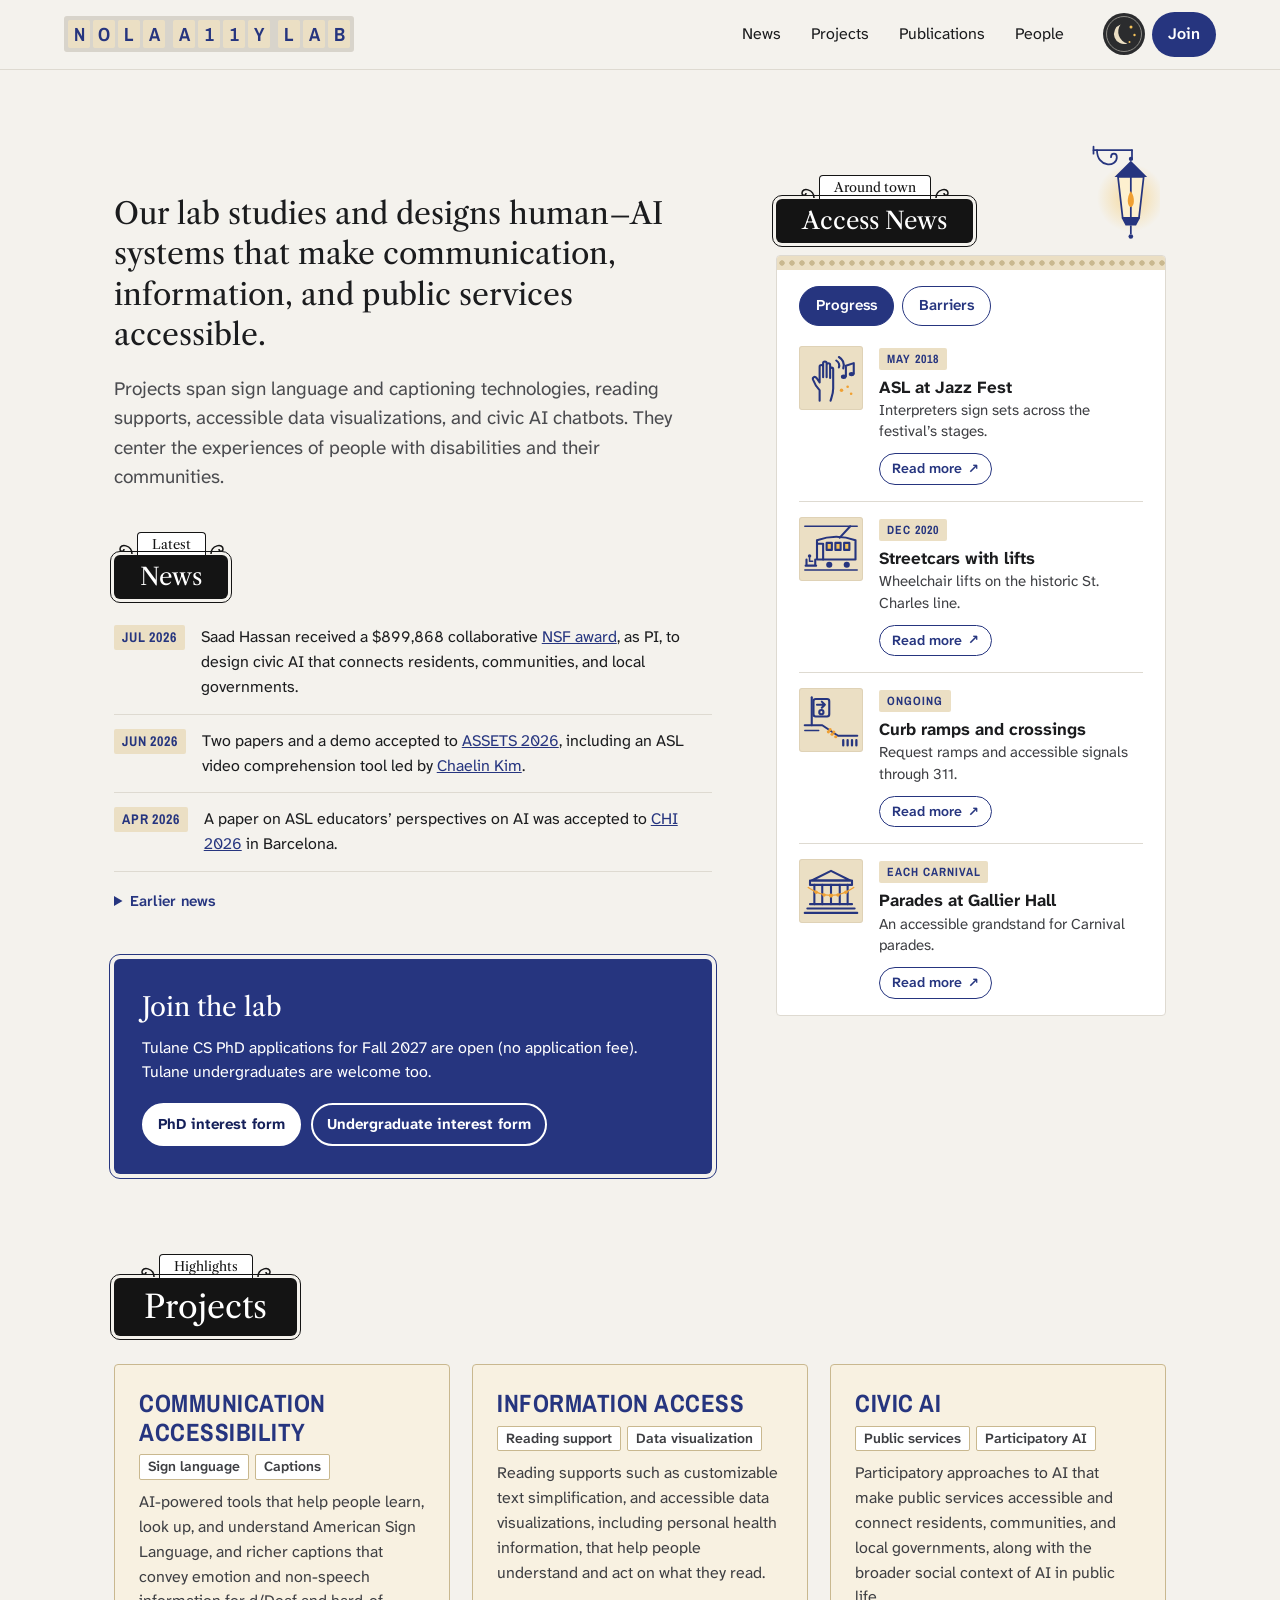
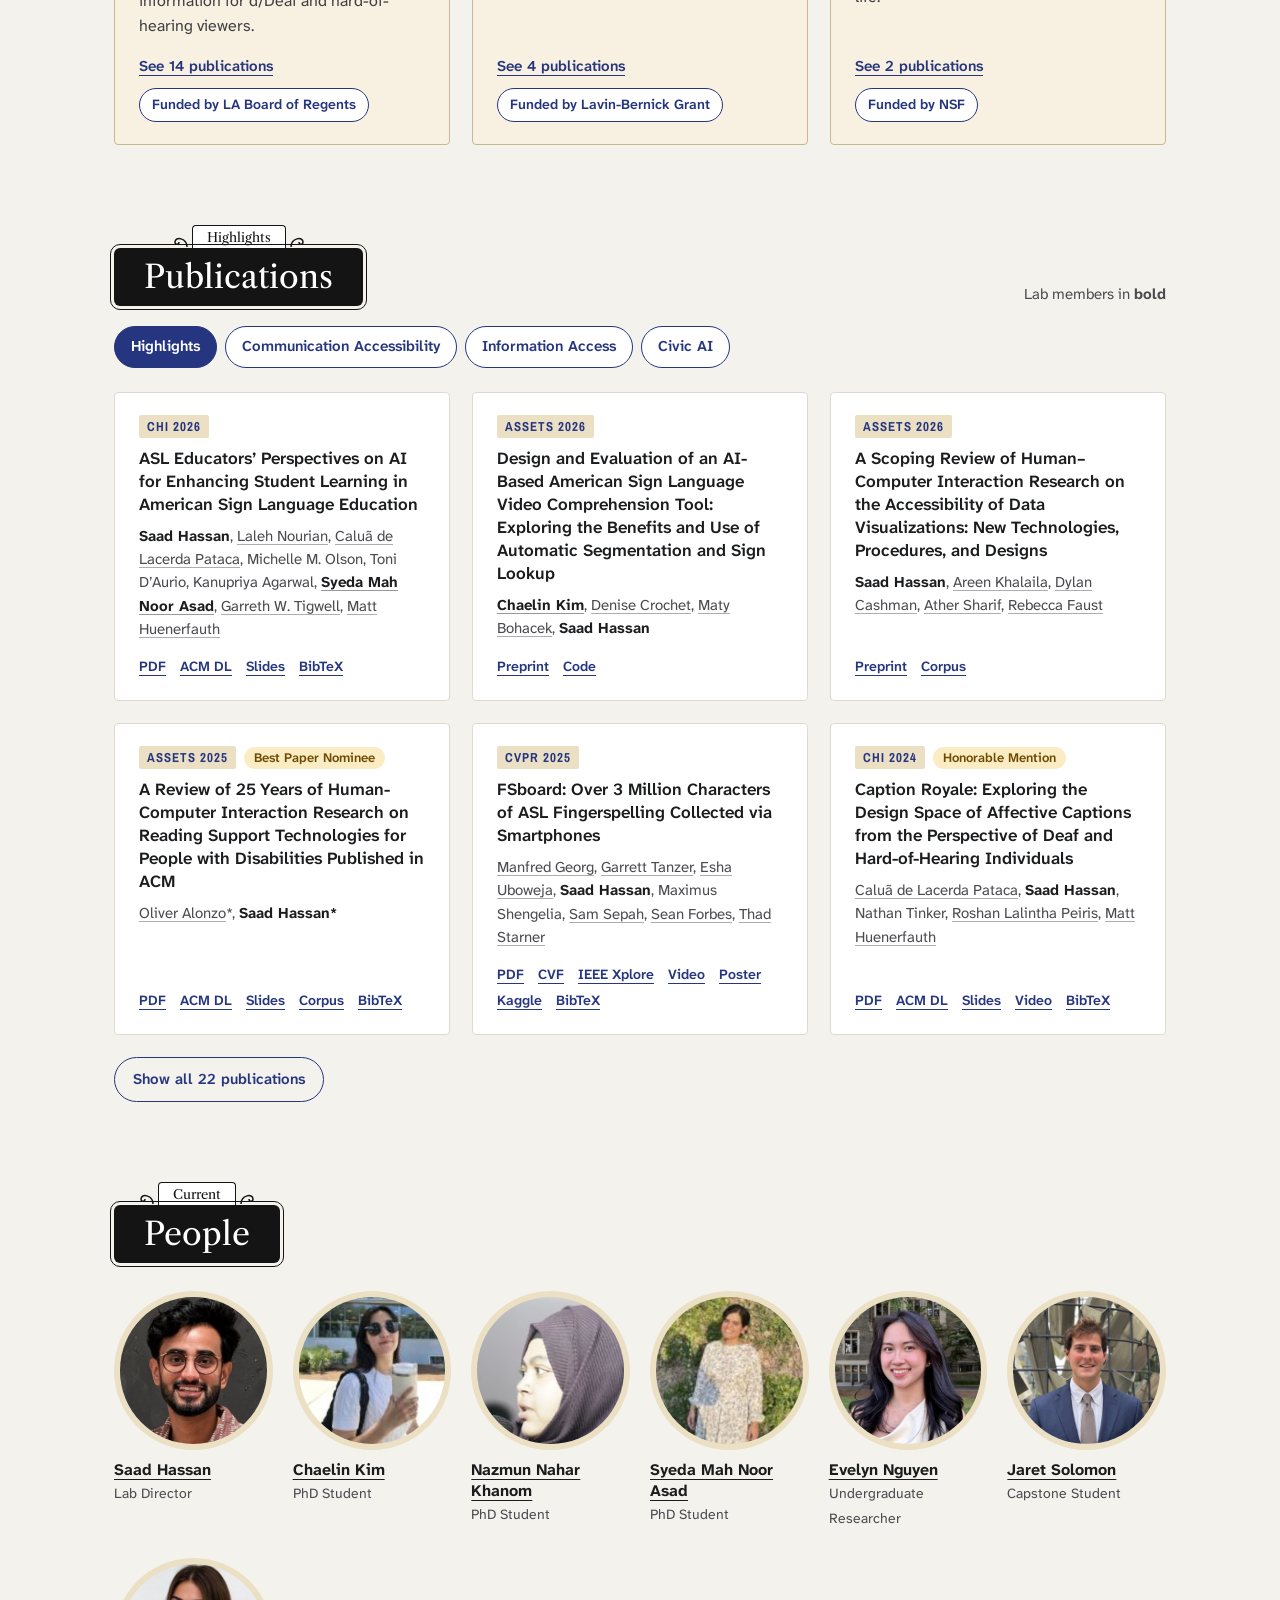
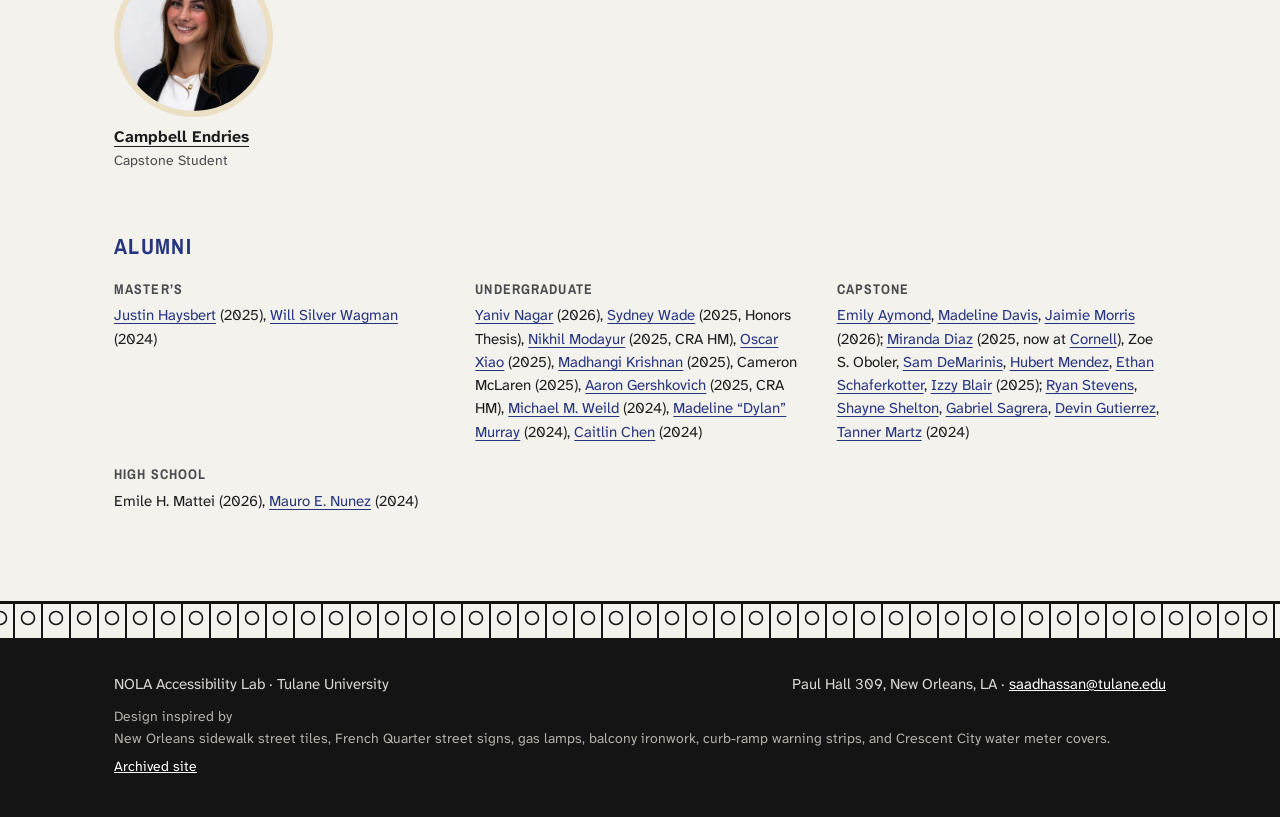
==== commit b4a87c1f: "Access News: add a date chip to each note Each note gets a tile chip with the date of its linked sto" ====
--- a/index.html
+++ b/index.html
@@ -16,7 +16,7 @@
   <link rel="preconnect" href="https://fonts.googleapis.com">
   <link rel="preconnect" href="https://fonts.gstatic.com" crossorigin>
   <link rel="stylesheet" href="https://fonts.googleapis.com/css2?family=Archivo+Narrow:wght@600;700&family=Libre+Caslon+Text:wght@400;700&family=Atkinson+Hyperlegible+Next:wght@400;600;700&display=swap">
-  <link rel="stylesheet" href="css/lab.css?v=2026-10-13">
+  <link rel="stylesheet" href="css/lab.css?v=2026-10-14">
 </head>
 <body>
   <a class="skip-link" href="#main">Skip to content</a>
@@ -81,7 +81,8 @@
            Short notes on accessibility around the city in two lists,
            Progress and Barriers, switched by the buttons at the top.
            Each note has a small line drawing on a sidewalk tile and a
-           link out. Keep each note to one short sentence. -->
+           link out. Keep each note to one short sentence. The date chip
+           is the date of the linked story (Mon YYYY), or "Ongoing". -->
       <aside class="access" aria-labelledby="access-title">
         <div class="access-head">
           <div class="sign small">
@@ -136,6 +137,7 @@
                 <circle cx="44" cy="46" r="2" fill="#f0a032"/><circle cx="51" cy="42" r="1.5" fill="#f0a032"/><circle cx="55" cy="50" r="1.5" fill="#f0a032"/>
               </svg>
               <div>
+                <span class="chip"><time datetime="2018-05">May 2018</time></span>
                 <h3 id="access-jazzfest">ASL at Jazz Fest</h3>
                 <p>Interpreters sign sets across the festival’s stages.</p>
                 <a class="read-more" href="https://news.tulane.edu/news/tulane-professor-helps-deaf-guests-feel-beat-jazz-fest" aria-describedby="access-jazzfest">Read more</a>
@@ -159,8 +161,9 @@
                 <circle cx="50" cy="50" r="3.5" fill="currentColor"/>
               </svg>
               <div>
+                <span class="chip"><time datetime="2020-12">Dec 2020</time></span>
                 <h3 id="access-streetcar">Streetcars with lifts</h3>
-                <p>Wheelchair lifts on the St. Charles line since 2020.</p>
+                <p>Wheelchair lifts on the historic St. Charles line.</p>
                 <a class="read-more" href="https://www.fox8live.com/2020/12/01/new-ada-streetcars-enter-service-st-charles-avenue/" aria-describedby="access-streetcar">Read more</a>
               </div>
             </li>
@@ -180,6 +183,7 @@
                 <circle cx="31" cy="43" r="1.8" fill="#f0a032"/><circle cx="35.2" cy="45.8" r="1.8" fill="#f0a032"/>
               </svg>
               <div>
+                <span class="chip">Ongoing</span>
                 <h3 id="access-streets">Curb ramps and crossings</h3>
                 <p>Request ramps and accessible signals through 311.</p>
                 <a class="read-more" href="https://nola.gov/next/public-works/programs/accessibility-of-streets-and-sidewalks/" aria-describedby="access-streets">Read more</a>
@@ -198,6 +202,7 @@
                 <circle cx="15" cy="33.5" r="2" fill="#f0a032"/><circle cx="24" cy="36.5" r="2" fill="#f0a032"/><circle cx="32" cy="37.2" r="2.4" fill="#f0a032"/><circle cx="40" cy="36.5" r="2" fill="#f0a032"/><circle cx="49" cy="33.5" r="2" fill="#f0a032"/>
               </svg>
               <div>
+                <span class="chip">Each Carnival</span>
                 <h3 id="access-carnival">Parades at Gallier Hall</h3>
                 <p>An accessible grandstand for Carnival parades.</p>
                 <a class="read-more" href="https://wwltv.com/article/entertainment/events/mardi-gras/gallier-hall-viewing-space-for-disabled-people/289-f878f007-4b7d-462b-adb3-8936e22f9159" aria-describedby="access-carnival">Read more</a>
@@ -220,6 +225,7 @@
                 <circle cx="15" cy="20" r="3.2" fill="currentColor"/>
               </svg>
               <div>
+                <span class="chip"><time datetime="2024-05">May 2024</time></span>
                 <h3 id="access-stops">Stops without access</h3>
                 <p>Only 12 of 114 St. Charles stops were accessible in 2024.</p>
                 <a class="read-more" href="https://veritenews.org/2024/05/29/accessibility-grant-st-charles-streetcar/" aria-describedby="access-stops">Read more</a>
@@ -238,6 +244,7 @@
                 <circle cx="15" cy="20" r="3.2" fill="currentColor"/>
               </svg>
               <div>
+                <span class="chip"><time datetime="2023-11">Nov 2023</time></span>
                 <h3 id="access-ramps">Curb ramps behind schedule</h3>
                 <p>In 2023, about half the intersections in a ramp settlement met standards.</p>
                 <a class="read-more" href="https://veritenews.org/2023/11/20/settlement-city-curb-ramps-disabled-resident/" aria-describedby="access-ramps">Read more</a>
@@ -258,6 +265,7 @@
                 <circle cx="40" cy="50" r="3.8" fill="currentColor"/>
               </svg>
               <div>
+                <span class="chip"><time datetime="2026-01">Jan 2026</time></span>
                 <h3 id="access-paratransit">Late paratransit rides</h3>
                 <p>About 57% of rides were on time in late 2025, against an 85% goal.</p>
                 <a class="read-more" href="https://www.masstransitmag.com/bus/paratransit/news/55340758/la-new-orleans-promised-to-fix-its-paratransit-system-a-year-later-whats-changed" aria-describedby="access-paratransit">Read more</a>
@@ -279,6 +287,7 @@
                 <circle cx="46" cy="34" r="2.6" fill="currentColor"/>
               </svg>
               <div>
+                <span class="chip"><time datetime="2024-09">Sep 2024</time></span>
                 <h3 id="access-alerts">Storm alerts for Deaf residents</h3>
                 <p>Many warnings are still audio only, so Deaf volunteers share ASL updates.</p>
                 <a class="read-more" href="https://lailluminator.com/2024/09/12/deaf-disasters/" aria-describedby="access-alerts">Read more</a>
--- a/css/lab.css
+++ b/css/lab.css
@@ -254,6 +254,7 @@
   background: var(--tile); color: var(--tile-ink); border-radius: 3px;
   box-shadow: inset 0 0 0 1px rgba(80, 60, 20, .08);
 }
+.access-list .chip { margin: 0 0 6px; font-size: 12px; }
 .access-list h3 { margin: 0; font-size: 17px; font-weight: 700; line-height: 1.3; }
 .access-list p { margin: 2px 0 10px; color: var(--body); font-size: 15px; line-height: 1.45; }
 .access-list .read-more {
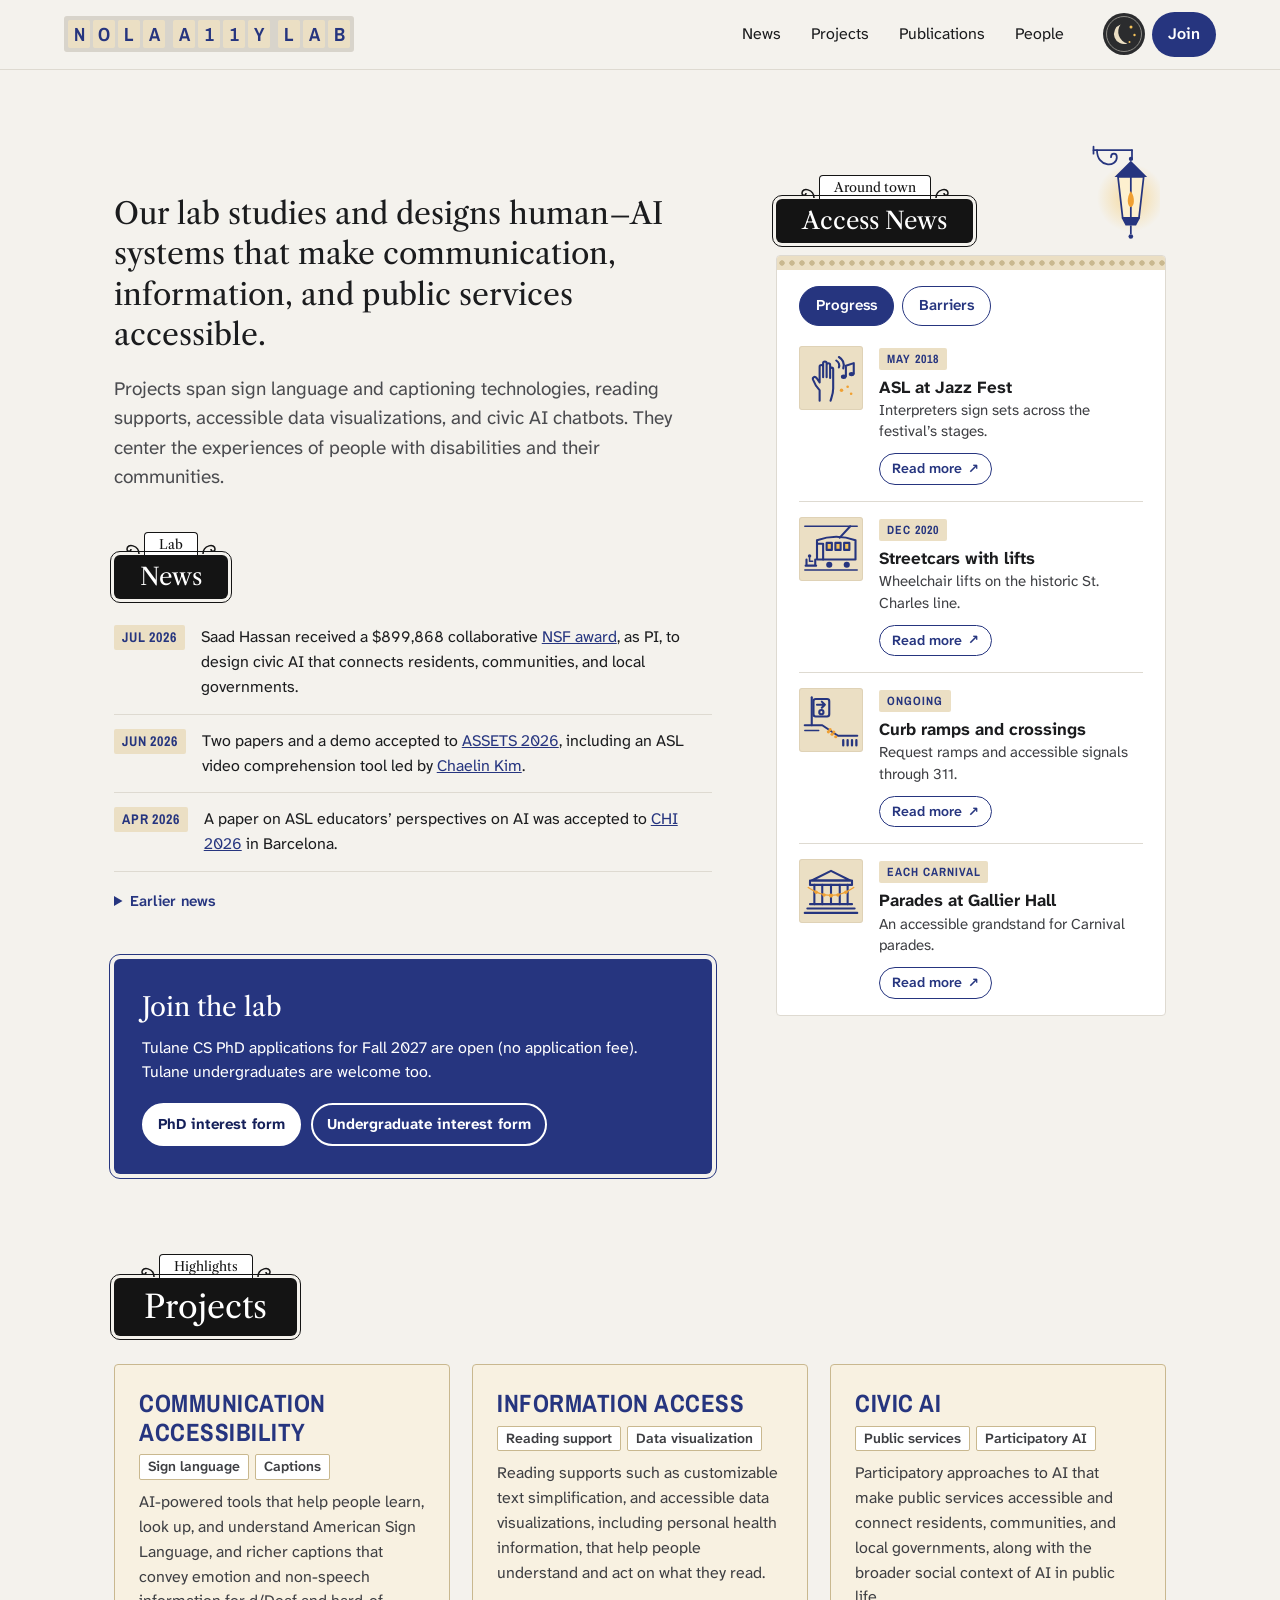
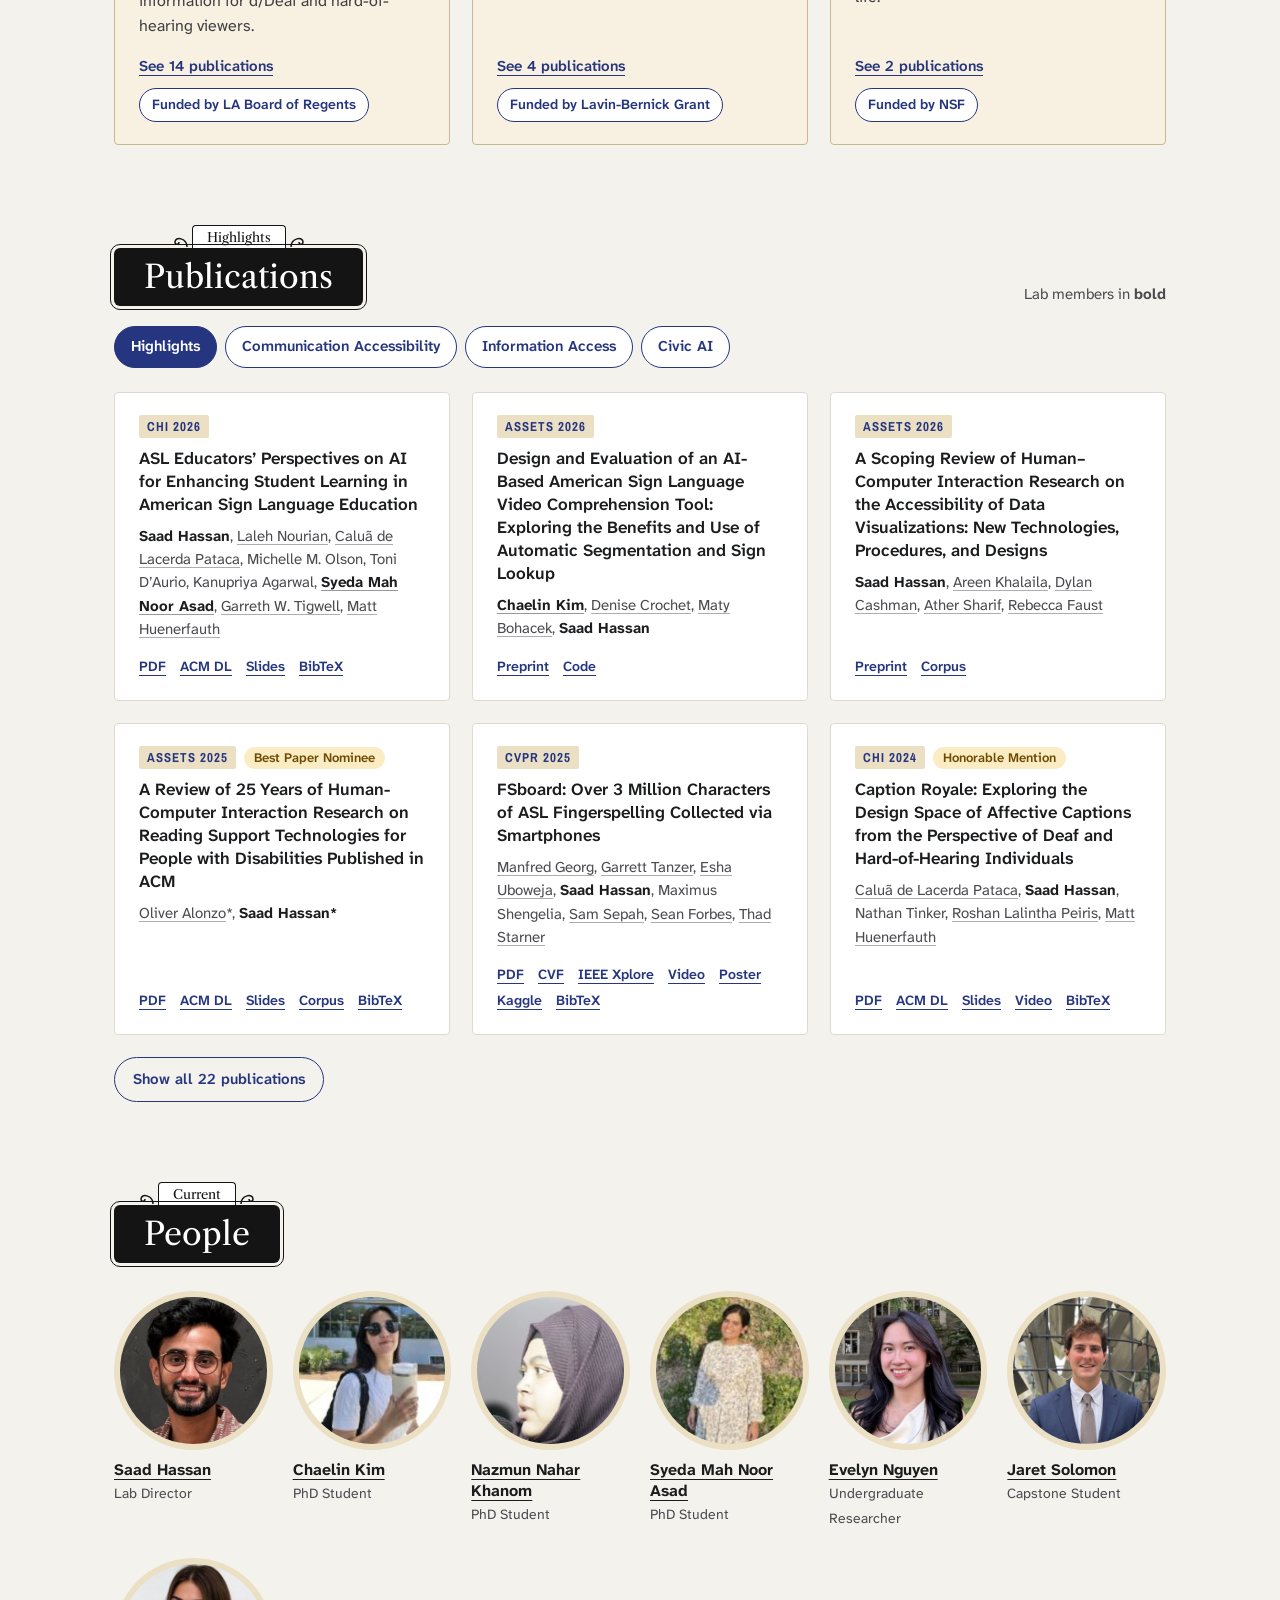
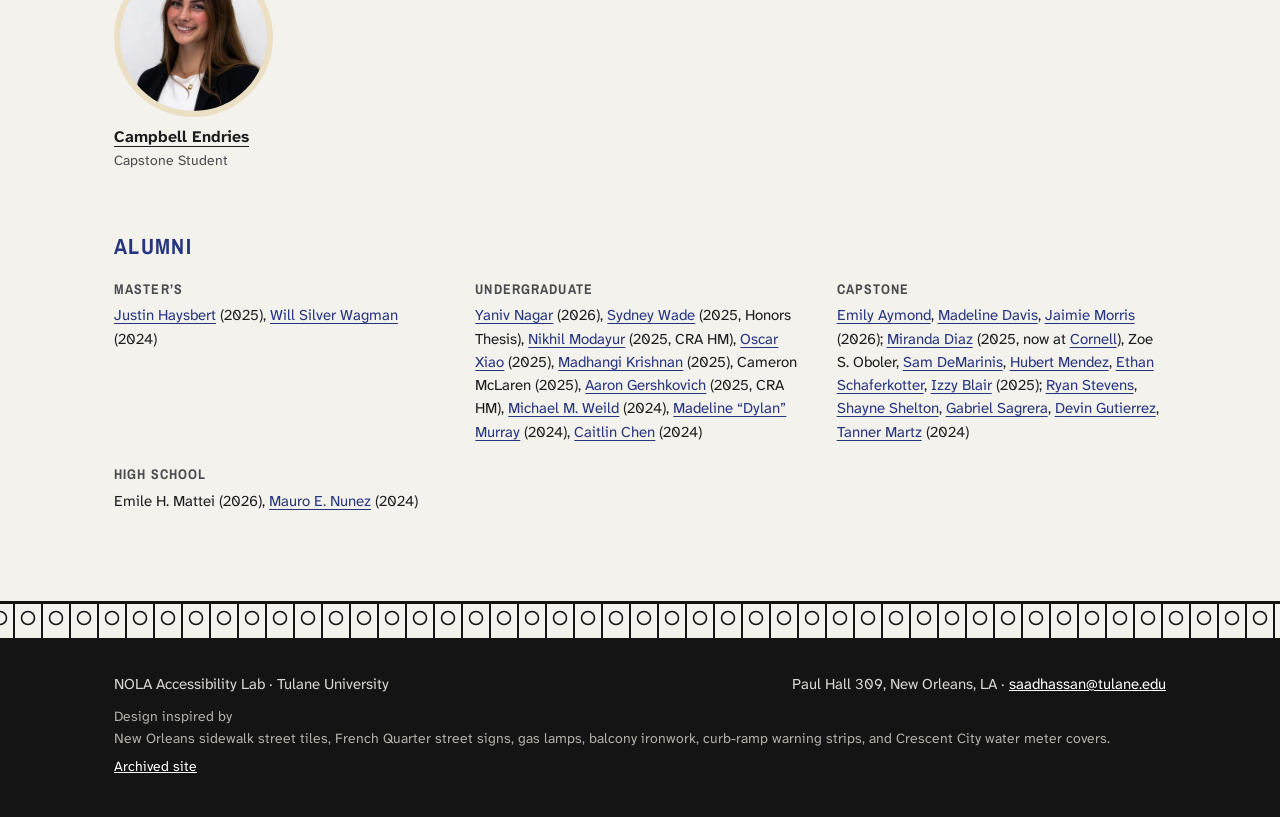
==== commit 91c84f60: "lab news" ====
--- a/index.html
+++ b/index.html
@@ -304,7 +304,7 @@
         <div class="sign small">
           <div class="tab" aria-hidden="true">
             <svg width="16" height="14" viewBox="0 0 16 14"><path d="M15 13 C15 4 3 2 3 8 C3 11 7 11 7 8" fill="none" stroke="currentColor" stroke-width="1.5"/></svg>
-            <span>Latest</span>
+            <span>Lab</span>
             <svg width="16" height="14" viewBox="0 0 16 14"><path d="M1 13 C1 4 13 2 13 8 C13 11 9 11 9 8" fill="none" stroke="currentColor" stroke-width="1.5"/></svg>
           </div>
           <h2 id="news-title">News</h2>
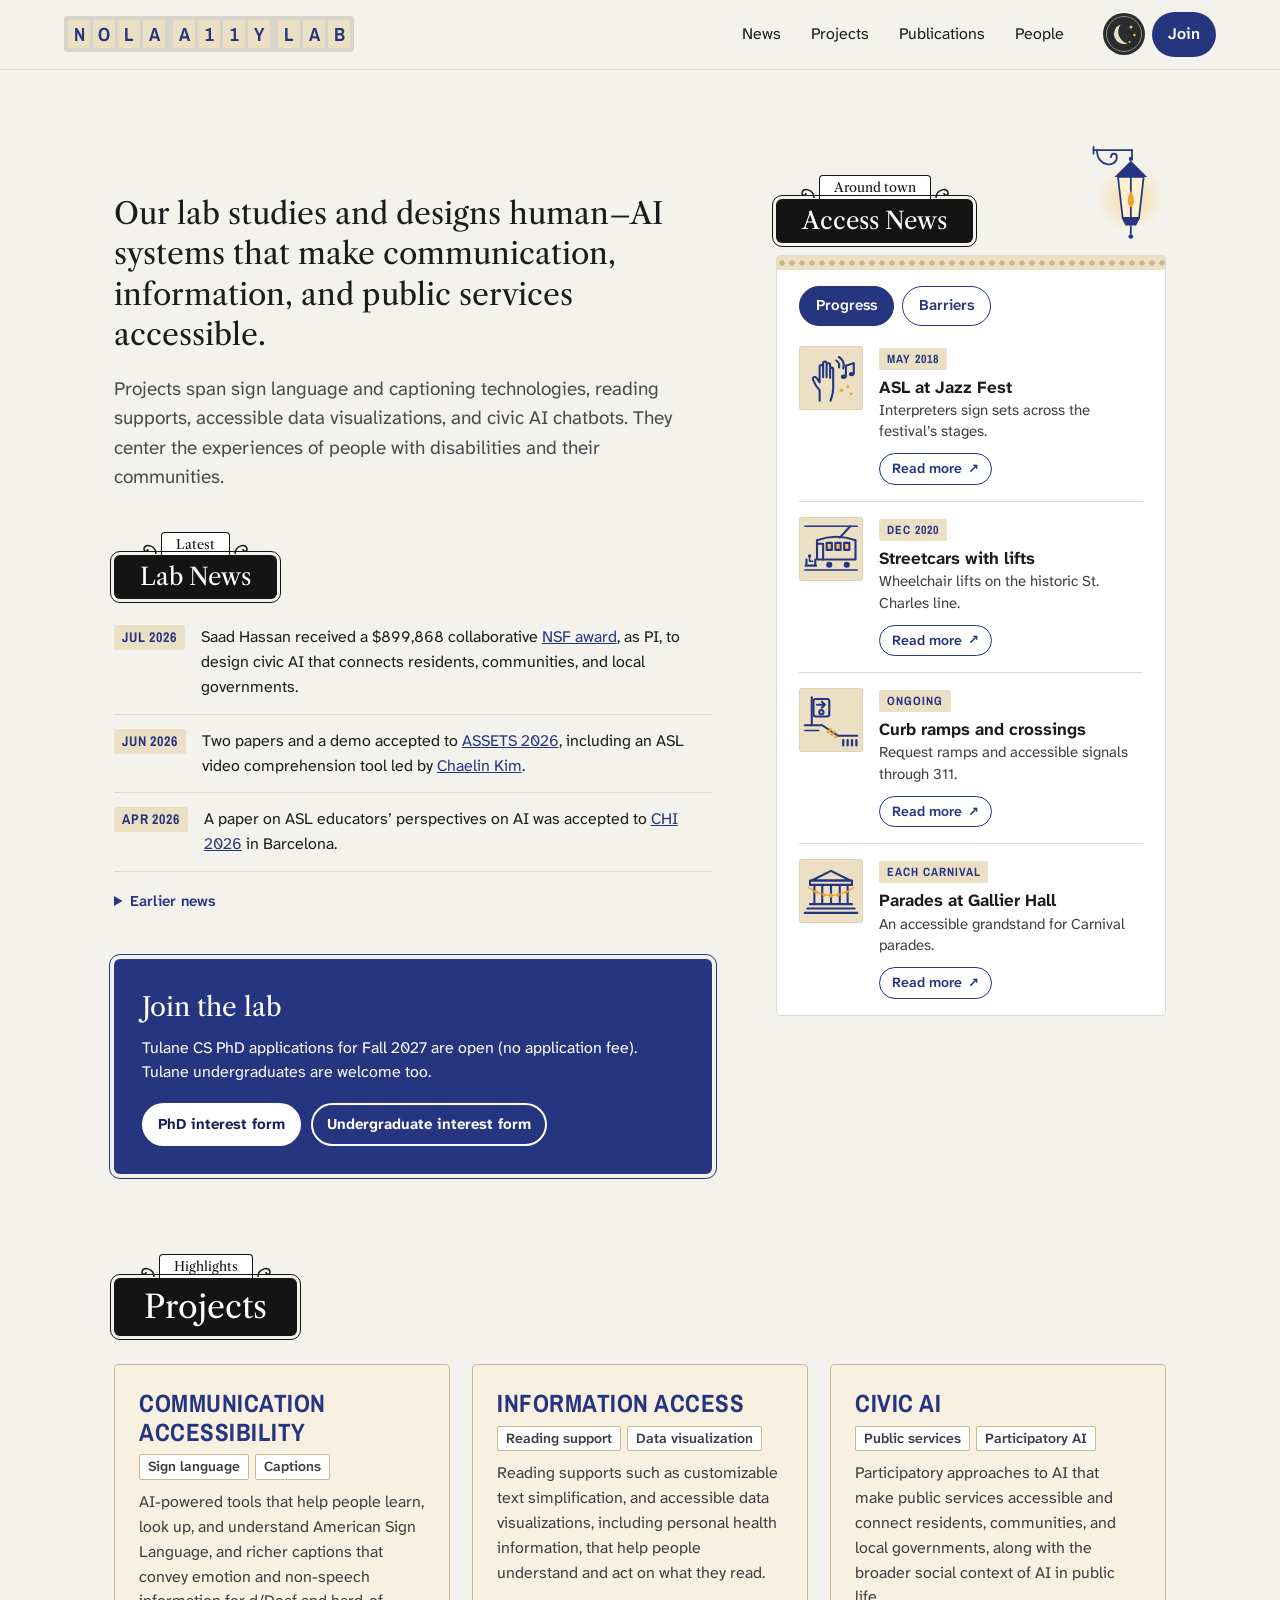
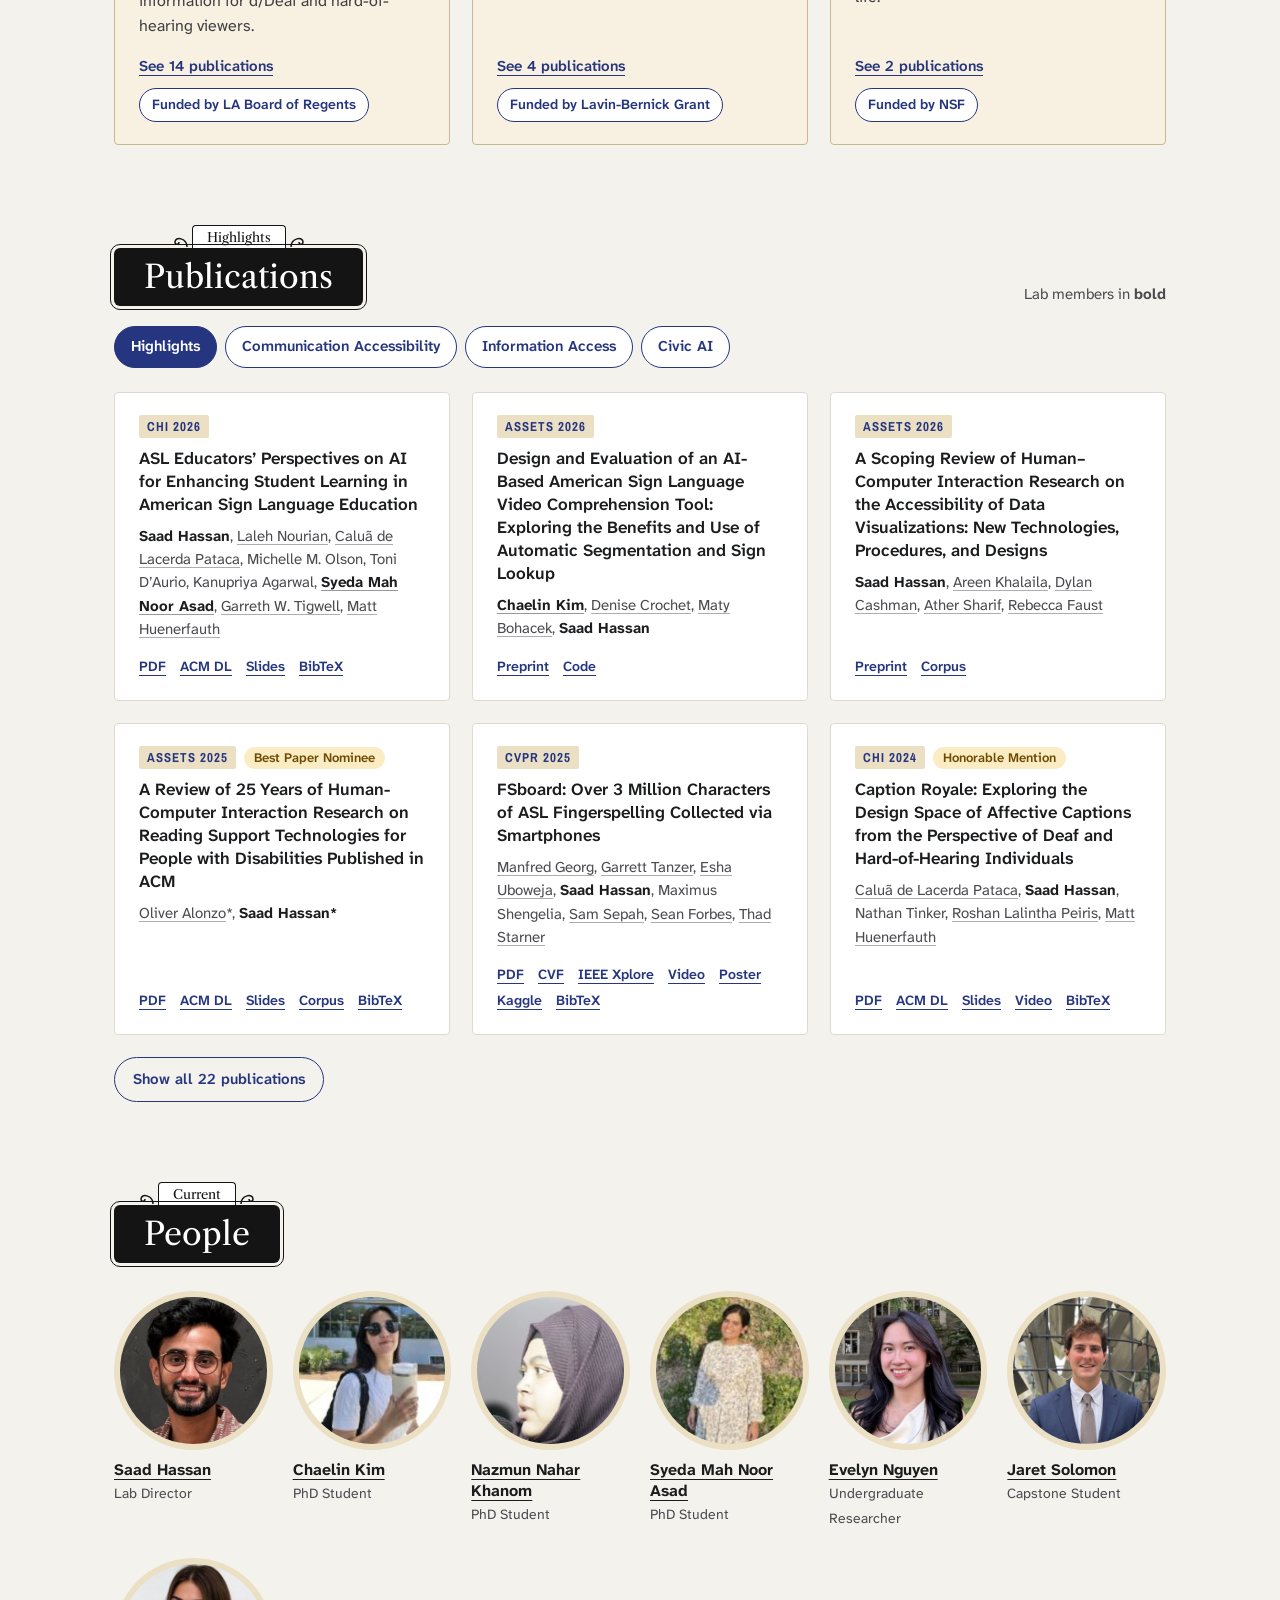
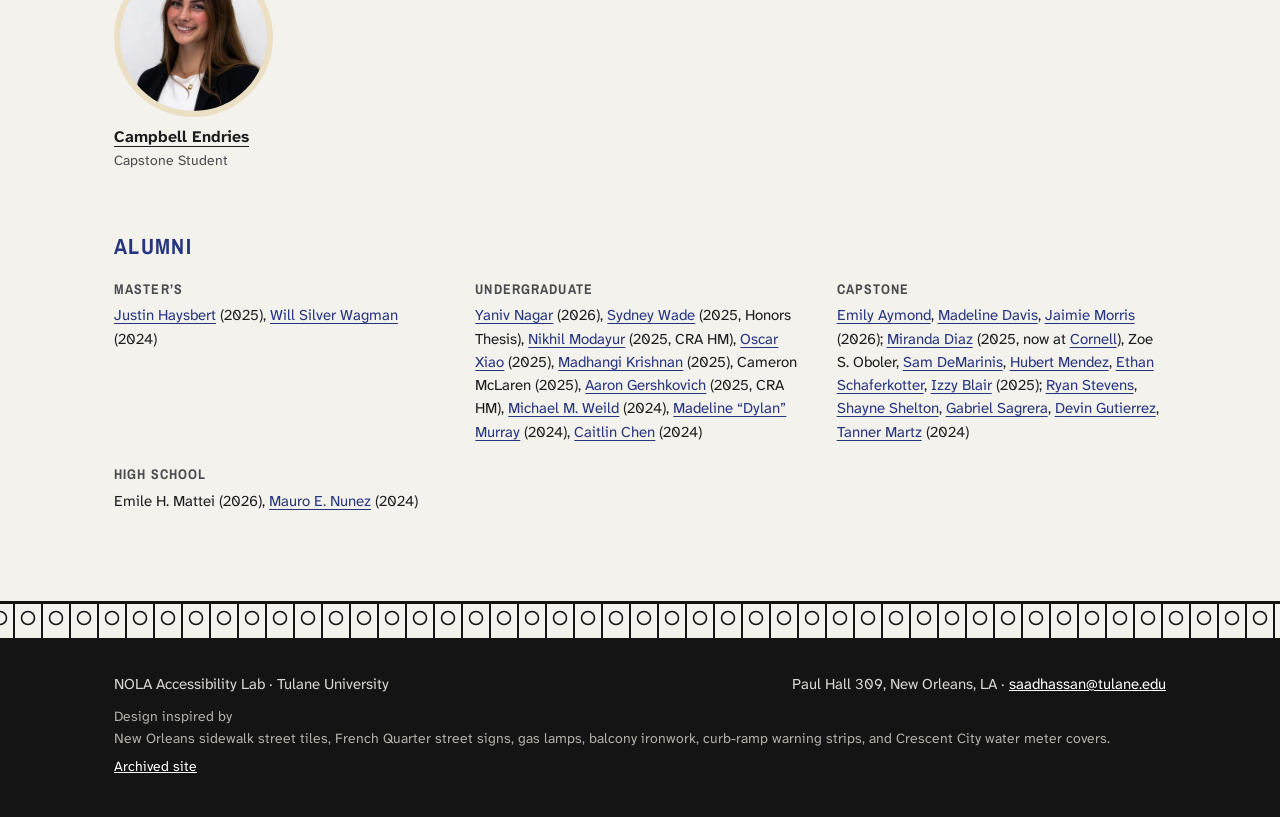
==== commit b31a1fcf: "News: rename the heading to Lab News The sign tab reads "Latest" and the heading "Lab News", matchin" ====
--- a/index.html
+++ b/index.html
@@ -16,7 +16,7 @@
   <link rel="preconnect" href="https://fonts.googleapis.com">
   <link rel="preconnect" href="https://fonts.gstatic.com" crossorigin>
   <link rel="stylesheet" href="https://fonts.googleapis.com/css2?family=Archivo+Narrow:wght@600;700&family=Libre+Caslon+Text:wght@400;700&family=Atkinson+Hyperlegible+Next:wght@400;600;700&display=swap">
-  <link rel="stylesheet" href="css/lab.css?v=2026-10-14">
+  <link rel="stylesheet" href="css/lab.css?v=2026-10-15">
 </head>
 <body>
   <a class="skip-link" href="#main">Skip to content</a>
@@ -65,7 +65,7 @@
     <!-- ==================== TOP OF PAGE ====================
          Two columns on wide screens: intro, news, and Join on the left,
          Access in New Orleans on the right. One column, in source
-         order (intro, access, news, join), on smaller screens. -->
+         order (intro, news, join, access), on smaller screens. -->
     <div class="top">
 
     <!-- ==================== INTRO ==================== -->
@@ -76,6 +76,62 @@
         <p class="sub">Projects span sign language and captioning technologies, reading supports, accessible data visualizations, and civic AI chatbots. They center the experiences of people with disabilities and their communities.</p>
       </div>
     </section>
+
+    <!-- ==================== NEWS + JOIN ====================
+         Keep the three newest items in the top list. Move older ones
+         into "Earlier news". Dates use the chip style: Mon YYYY. -->
+      <section id="news" class="news" aria-labelledby="news-title">
+        <div class="sign small">
+          <div class="tab" aria-hidden="true">
+            <svg width="16" height="14" viewBox="0 0 16 14"><path d="M15 13 C15 4 3 2 3 8 C3 11 7 11 7 8" fill="none" stroke="currentColor" stroke-width="1.5"/></svg>
+            <span>Latest</span>
+            <svg width="16" height="14" viewBox="0 0 16 14"><path d="M1 13 C1 4 13 2 13 8 C13 11 9 11 9 8" fill="none" stroke="currentColor" stroke-width="1.5"/></svg>
+          </div>
+          <h2 id="news-title">Lab News</h2>
+        </div>
+        <ul>
+          <li><span class="chip">Jul 2026</span><p>Saad Hassan received a $899,868 collaborative <a href="https://www.nsf.gov/awardsearch/show-award?AWD_ID=2619509">NSF award</a>, as PI, to design civic AI that connects residents, communities, and local governments.</p></li>
+          <li><span class="chip">Jun 2026</span><p>Two papers and a demo accepted to <a href="https://assets26.sigaccess.org/">ASSETS 2026</a>, including an ASL video comprehension tool led by <a href="https://chaelin0722.github.io/introduction/">Chaelin Kim</a>.</p></li>
+          <li><span class="chip">Apr 2026</span><p>A paper on ASL educators’ perspectives on AI was accepted to <a href="https://chi2026.acm.org/">CHI 2026</a> in Barcelona.</p></li>
+        </ul>
+        <details class="news-more">
+          <summary>Earlier news</summary>
+          <ul>
+            <li><span class="chip">Jan 2026</span><p>Lab alum <a href="https://www.linkedin.com/in/nikhil-modayur">Nikhil Modayur</a> received an Honorable Mention for the <a href="https://cra.org/about/awards/outstanding-undergraduate-researcher-award/">2026 CRA Outstanding Undergraduate Researcher Award</a>.</p></li>
+            <li><span class="chip">Oct 2025</span><p>The lab presented one paper on reading support technologies and two demos at ASSETS 2025 in Denver.</p></li>
+            <li><span class="chip">Aug 2025</span><p>Two demos led by <a href="https://chaelin0722.github.io/introduction/">Chaelin Kim</a> and <a href="https://tithi-khan.github.io/">Nazmun Nahar Khanom</a>, on text simplification and an ASL learning tool for emergency medical providers, were accepted to ASSETS 2025.</p></li>
+            <li><span class="chip">Jun 2025</span><p>A review of 25 years of reading support research, with <a href="https://oliveralonzo.com/">Oliver Alonzo</a>, was accepted to ASSETS 2025 and nominated for Best Paper.</p></li>
+            <li><span class="chip">Jun 2025</span><p>A workshop on participant recruitment in accessibility research was accepted to ASSETS 2025.</p></li>
+            <li><span class="chip">Apr 2025</span><p><a href="https://matybohacek.com/">Matyas Bohacek</a> presented the lab’s <a href="https://dl.acm.org/doi/10.1145/3744257.3744258">AI-driven video-based ASL dictionary</a> at W4A 2025 in Sydney.</p></li>
+            <li><span class="chip">Apr 2025</span><p><a href="https://tithi-khan.github.io/">Nazmun Nahar Khanom</a> presented a demo of AI-based reading support tools at the Tulane Research, Innovation, and Creativity Summit (TRICS).</p></li>
+            <li><span class="chip">Mar 2025</span><p><a href="https://www.cs.cmu.edu/~bam/">Brad Myers</a> visited the lab to talk about his book <i>Pick, Click, Flick!: The Story of Interaction Techniques</i>.</p></li>
+            <li><span class="chip">Feb 2025</span><p>FSboard, an ASL fingerspelling dataset built with Google Research and DPAN, was accepted to CVPR 2025.</p></li>
+            <li><span class="chip">Jan 2025</span><p>A paper on multimodal affective captioning with haptics was accepted to CHI 2025 in Yokohama.</p></li>
+            <li><span class="chip">Jan 2025</span><p>Saad Hassan is Co-PI on an <a href="https://www.nsf.gov/awardsearch/showAward?AWD_ID=2515250">NSF IUCRC planning grant</a> to establish Tulane’s partner site for the <a href="https://nsfahead.org/">AHeAD Center</a>.</p></li>
+            <li><span class="chip">Jan 2025</span><p><a href="https://www.linkedin.com/in/aaron-gershkovich-46232a2b3/">Aaron Gershkovich</a> received an Honorable Mention for the 2024–2025 CRA Outstanding Undergraduate Researcher Award.</p></li>
+            <li><span class="chip">Nov 2024</span><p>A journal article on video-span selection for ASL learners was published in ACM TACCESS.</p></li>
+            <li><span class="chip">Oct 2024</span><p>The lab presented two posters at ASSETS 2024, on a rich closed-captioning format and on design sprints with neurodivergent scholars.</p></li>
+            <li><span class="chip">Oct 2024</span><p>The lab co-organized the <a href="https://tulanecs.github.io/PACE/">PACE workshop</a> on participatory AI for community engagement at HCOMP 2024 in Pittsburgh.</p></li>
+            <li><span class="chip">Aug 2024</span><p><a href="https://chaelin0722.github.io/introduction/">Chaelin Kim</a>, <a href="https://tithi-khan.github.io/">Nazmun Nahar Khanom</a>, and <a href="https://syedamahnoorasad.github.io/">Syeda Mah Noor Asad</a> joined the lab as PhD students.</p></li>
+            <li><span class="chip">May 2024</span><p>Two CHI 2024 papers, on affective captions and a dance video comprehension tool, received Best Paper Honorable Mentions.</p></li>
+            <li><span class="chip">Apr 2024</span><p>A $102,281 <a href="https://www.laregents.edu/wp-content/uploads/2024/04/7.-RSI-Committee-April-24-2024.pdf">Louisiana Board of Regents award</a>, with Saad Hassan as PI, will support AI-powered tools for ASL learning.</p></li>
+            <li><span class="chip">Dec 2023</span><p><a href="https://www.linkedin.com/in/aaron-gershkovich-46232a2b3/">Aaron Gershkovich</a> won the Best Prototype award at the Annual Undergraduate Poster Session.</p></li>
+            <li><span class="chip">Dec 2023</span><p>PopSign ASL, a sign language dataset collected through a smartphone game, was presented at NeurIPS 2023 in New Orleans.</p></li>
+            <li><span class="chip">Sep 2023</span><p>Tap to Sign, on American Sign Language text entry for smartphones, was accepted to MobileHCI 2023.</p></li>
+            <li><span class="chip">Aug 2023</span><p>Saad Hassan joined Tulane University as an Assistant Professor of Computer Science.</p></li>
+          </ul>
+          <button type="button" class="news-less">Show less news</button>
+        </details>
+      </section>
+
+      <section id="join" class="join" aria-labelledby="join-title">
+        <h2 id="join-title">Join the lab</h2>
+        <p>Tulane CS PhD applications for Fall 2027 are open (no application fee). Tulane undergraduates are welcome too.</p>
+        <div class="buttons">
+          <a class="primary" href="https://forms.gle/j4yXNgyCFjxgXfc16">PhD interest form</a>
+          <a href="https://forms.gle/d6URN19gETqWpEZf9">Undergraduate interest form</a>
+        </div>
+      </section>
 
       <!-- ==================== ACCESS IN NEW ORLEANS ====================
            Short notes on accessibility around the city in two lists,
@@ -296,62 +352,6 @@
           </ul>
         </div>
       </aside>
-
-    <!-- ==================== NEWS + JOIN ====================
-         Keep the three newest items in the top list. Move older ones
-         into "Earlier news". Dates use the chip style: Mon YYYY. -->
-      <section id="news" class="news" aria-labelledby="news-title">
-        <div class="sign small">
-          <div class="tab" aria-hidden="true">
-            <svg width="16" height="14" viewBox="0 0 16 14"><path d="M15 13 C15 4 3 2 3 8 C3 11 7 11 7 8" fill="none" stroke="currentColor" stroke-width="1.5"/></svg>
-            <span>Lab</span>
-            <svg width="16" height="14" viewBox="0 0 16 14"><path d="M1 13 C1 4 13 2 13 8 C13 11 9 11 9 8" fill="none" stroke="currentColor" stroke-width="1.5"/></svg>
-          </div>
-          <h2 id="news-title">News</h2>
-        </div>
-        <ul>
-          <li><span class="chip">Jul 2026</span><p>Saad Hassan received a $899,868 collaborative <a href="https://www.nsf.gov/awardsearch/show-award?AWD_ID=2619509">NSF award</a>, as PI, to design civic AI that connects residents, communities, and local governments.</p></li>
-          <li><span class="chip">Jun 2026</span><p>Two papers and a demo accepted to <a href="https://assets26.sigaccess.org/">ASSETS 2026</a>, including an ASL video comprehension tool led by <a href="https://chaelin0722.github.io/introduction/">Chaelin Kim</a>.</p></li>
-          <li><span class="chip">Apr 2026</span><p>A paper on ASL educators’ perspectives on AI was accepted to <a href="https://chi2026.acm.org/">CHI 2026</a> in Barcelona.</p></li>
-        </ul>
-        <details class="news-more">
-          <summary>Earlier news</summary>
-          <ul>
-            <li><span class="chip">Jan 2026</span><p>Lab alum <a href="https://www.linkedin.com/in/nikhil-modayur">Nikhil Modayur</a> received an Honorable Mention for the <a href="https://cra.org/about/awards/outstanding-undergraduate-researcher-award/">2026 CRA Outstanding Undergraduate Researcher Award</a>.</p></li>
-            <li><span class="chip">Oct 2025</span><p>The lab presented one paper on reading support technologies and two demos at ASSETS 2025 in Denver.</p></li>
-            <li><span class="chip">Aug 2025</span><p>Two demos led by <a href="https://chaelin0722.github.io/introduction/">Chaelin Kim</a> and <a href="https://tithi-khan.github.io/">Nazmun Nahar Khanom</a>, on text simplification and an ASL learning tool for emergency medical providers, were accepted to ASSETS 2025.</p></li>
-            <li><span class="chip">Jun 2025</span><p>A review of 25 years of reading support research, with <a href="https://oliveralonzo.com/">Oliver Alonzo</a>, was accepted to ASSETS 2025 and nominated for Best Paper.</p></li>
-            <li><span class="chip">Jun 2025</span><p>A workshop on participant recruitment in accessibility research was accepted to ASSETS 2025.</p></li>
-            <li><span class="chip">Apr 2025</span><p><a href="https://matybohacek.com/">Matyas Bohacek</a> presented the lab’s <a href="https://dl.acm.org/doi/10.1145/3744257.3744258">AI-driven video-based ASL dictionary</a> at W4A 2025 in Sydney.</p></li>
-            <li><span class="chip">Apr 2025</span><p><a href="https://tithi-khan.github.io/">Nazmun Nahar Khanom</a> presented a demo of AI-based reading support tools at the Tulane Research, Innovation, and Creativity Summit (TRICS).</p></li>
-            <li><span class="chip">Mar 2025</span><p><a href="https://www.cs.cmu.edu/~bam/">Brad Myers</a> visited the lab to talk about his book <i>Pick, Click, Flick!: The Story of Interaction Techniques</i>.</p></li>
-            <li><span class="chip">Feb 2025</span><p>FSboard, an ASL fingerspelling dataset built with Google Research and DPAN, was accepted to CVPR 2025.</p></li>
-            <li><span class="chip">Jan 2025</span><p>A paper on multimodal affective captioning with haptics was accepted to CHI 2025 in Yokohama.</p></li>
-            <li><span class="chip">Jan 2025</span><p>Saad Hassan is Co-PI on an <a href="https://www.nsf.gov/awardsearch/showAward?AWD_ID=2515250">NSF IUCRC planning grant</a> to establish Tulane’s partner site for the <a href="https://nsfahead.org/">AHeAD Center</a>.</p></li>
-            <li><span class="chip">Jan 2025</span><p><a href="https://www.linkedin.com/in/aaron-gershkovich-46232a2b3/">Aaron Gershkovich</a> received an Honorable Mention for the 2024–2025 CRA Outstanding Undergraduate Researcher Award.</p></li>
-            <li><span class="chip">Nov 2024</span><p>A journal article on video-span selection for ASL learners was published in ACM TACCESS.</p></li>
-            <li><span class="chip">Oct 2024</span><p>The lab presented two posters at ASSETS 2024, on a rich closed-captioning format and on design sprints with neurodivergent scholars.</p></li>
-            <li><span class="chip">Oct 2024</span><p>The lab co-organized the <a href="https://tulanecs.github.io/PACE/">PACE workshop</a> on participatory AI for community engagement at HCOMP 2024 in Pittsburgh.</p></li>
-            <li><span class="chip">Aug 2024</span><p><a href="https://chaelin0722.github.io/introduction/">Chaelin Kim</a>, <a href="https://tithi-khan.github.io/">Nazmun Nahar Khanom</a>, and <a href="https://syedamahnoorasad.github.io/">Syeda Mah Noor Asad</a> joined the lab as PhD students.</p></li>
-            <li><span class="chip">May 2024</span><p>Two CHI 2024 papers, on affective captions and a dance video comprehension tool, received Best Paper Honorable Mentions.</p></li>
-            <li><span class="chip">Apr 2024</span><p>A $102,281 <a href="https://www.laregents.edu/wp-content/uploads/2024/04/7.-RSI-Committee-April-24-2024.pdf">Louisiana Board of Regents award</a>, with Saad Hassan as PI, will support AI-powered tools for ASL learning.</p></li>
-            <li><span class="chip">Dec 2023</span><p><a href="https://www.linkedin.com/in/aaron-gershkovich-46232a2b3/">Aaron Gershkovich</a> won the Best Prototype award at the Annual Undergraduate Poster Session.</p></li>
-            <li><span class="chip">Dec 2023</span><p>PopSign ASL, a sign language dataset collected through a smartphone game, was presented at NeurIPS 2023 in New Orleans.</p></li>
-            <li><span class="chip">Sep 2023</span><p>Tap to Sign, on American Sign Language text entry for smartphones, was accepted to MobileHCI 2023.</p></li>
-            <li><span class="chip">Aug 2023</span><p>Saad Hassan joined Tulane University as an Assistant Professor of Computer Science.</p></li>
-          </ul>
-          <button type="button" class="news-less">Show less news</button>
-        </details>
-      </section>
-
-      <section id="join" class="join" aria-labelledby="join-title">
-        <h2 id="join-title">Join the lab</h2>
-        <p>Tulane CS PhD applications for Fall 2027 are open (no application fee). Tulane undergraduates are welcome too.</p>
-        <div class="buttons">
-          <a class="primary" href="https://forms.gle/j4yXNgyCFjxgXfc16">PhD interest form</a>
-          <a href="https://forms.gle/d6URN19gETqWpEZf9">Undergraduate interest form</a>
-        </div>
-      </section>
     </div><!-- /.top -->
 
     <!-- ==================== PROJECTS ====================
--- a/css/lab.css
+++ b/css/lab.css
@@ -205,9 +205,9 @@
 }
 .hero .sub { margin: 0; max-width: 720px; color: var(--muted); font-size: clamp(17px, 1.6vw, 19px); }
 
-/* Medium and small windows: one column, intro, access, news, join */
+/* Medium and small windows: one column, intro, news, join, access */
 @media (max-width: 959px) {
-  .top { grid-template-columns: minmax(0, 1fr); grid-template-rows: none; grid-template-areas: "intro" "access" "news" "join"; gap: 40px; }
+  .top { grid-template-columns: minmax(0, 1fr); grid-template-rows: none; grid-template-areas: "intro" "news" "join" "access"; gap: 40px; }
   .hero { padding-top: 0; }
 }
 
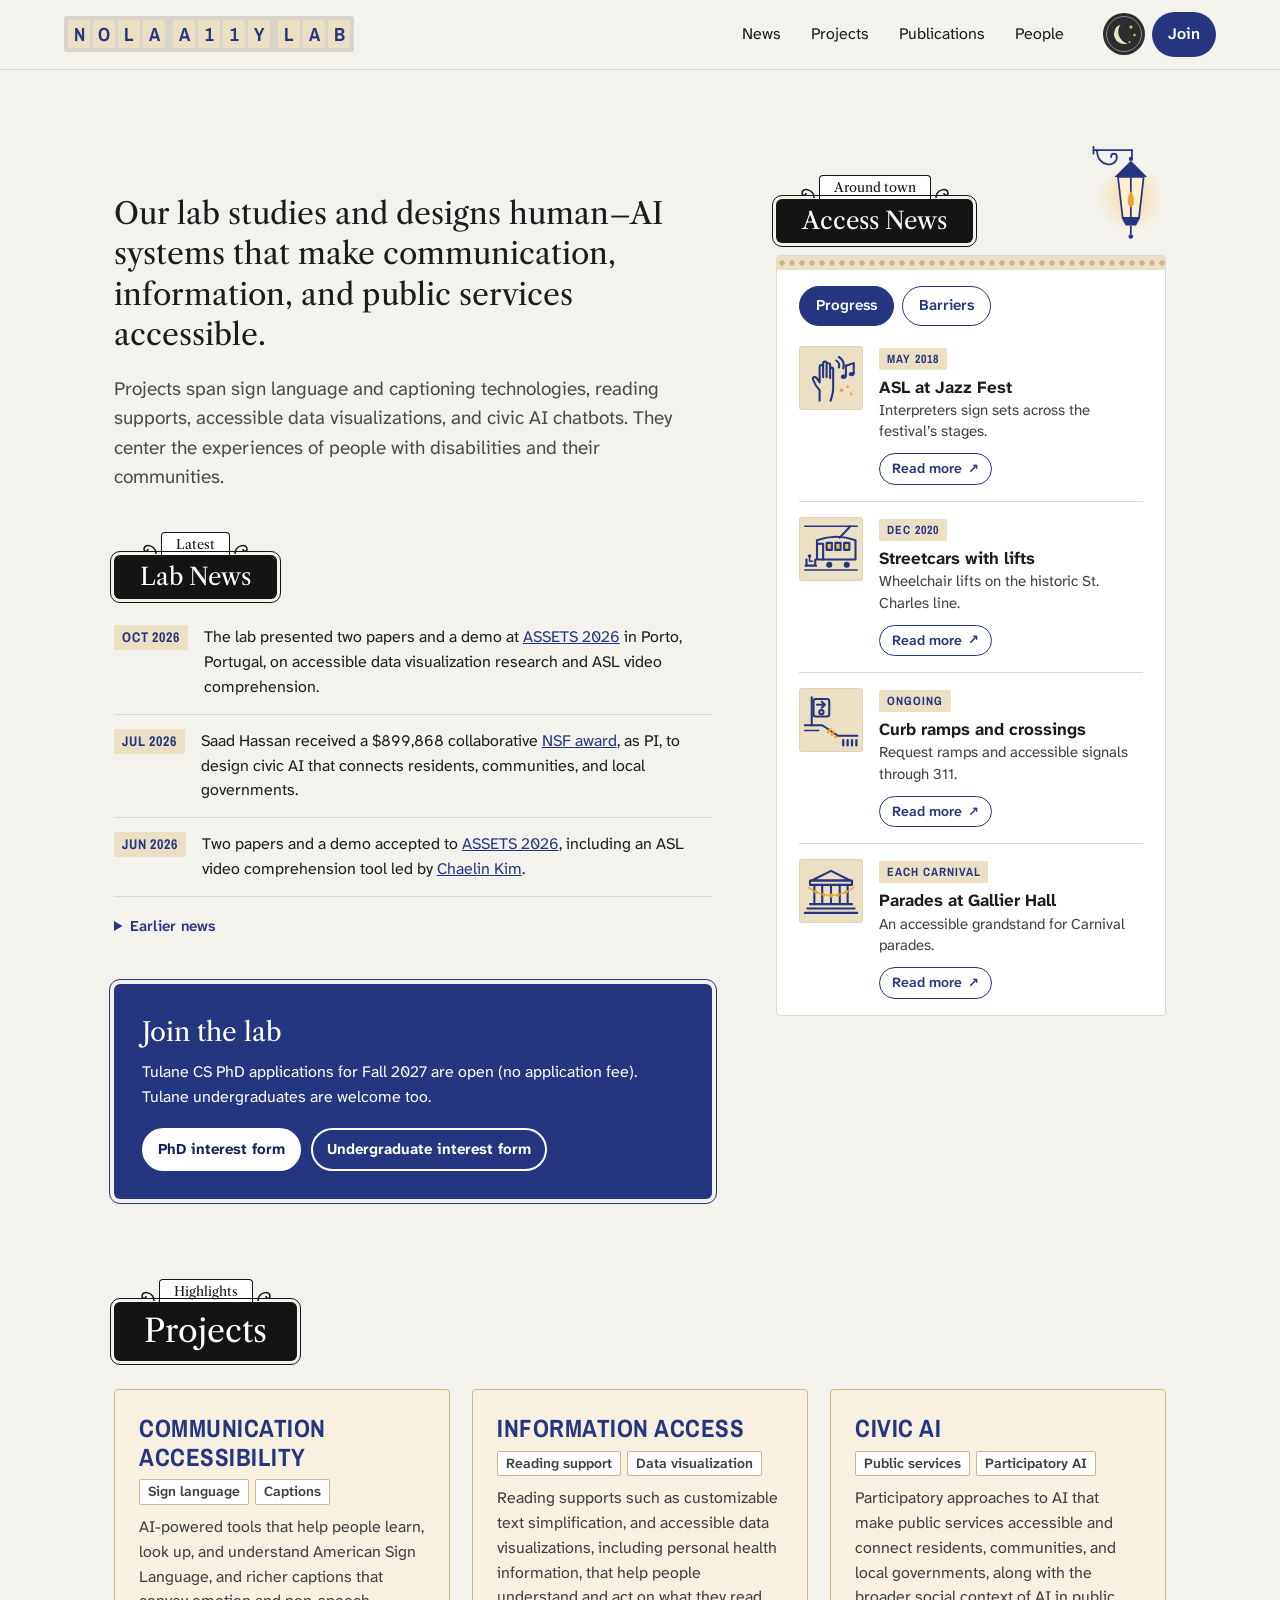
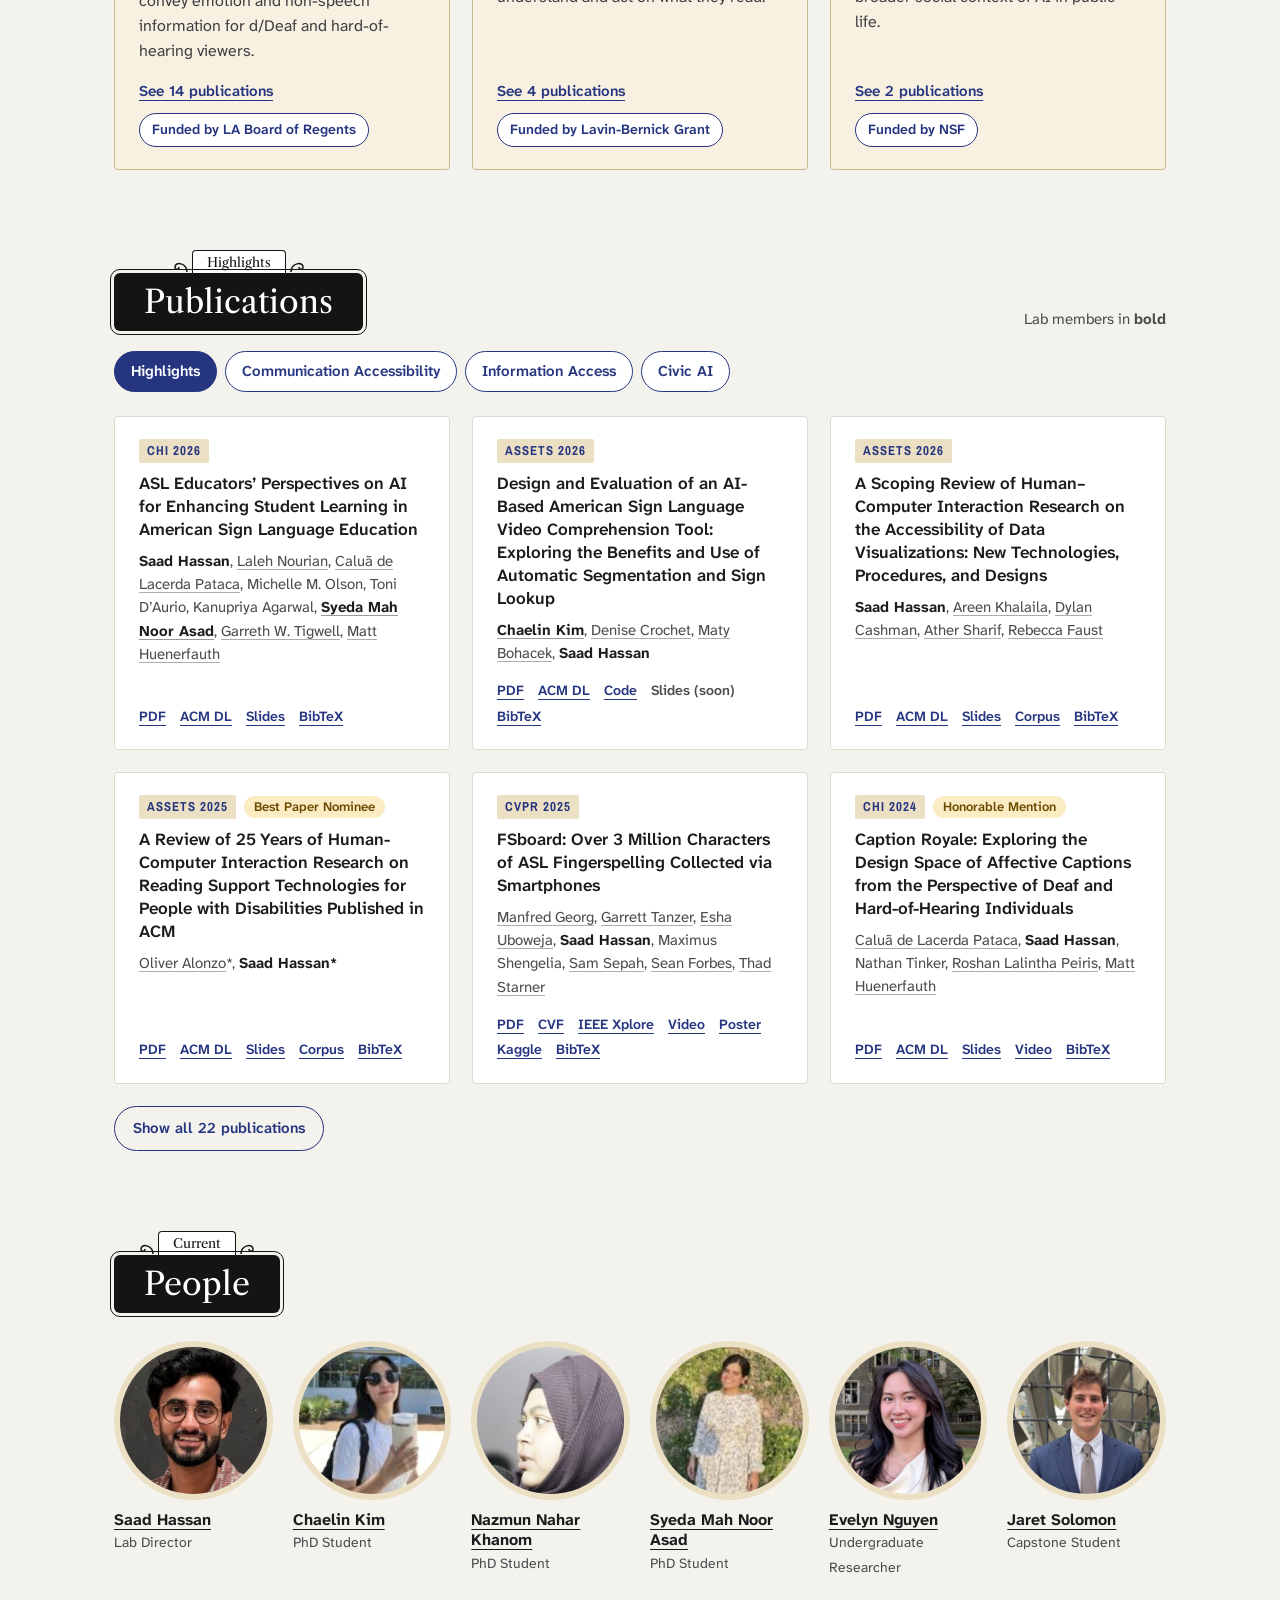
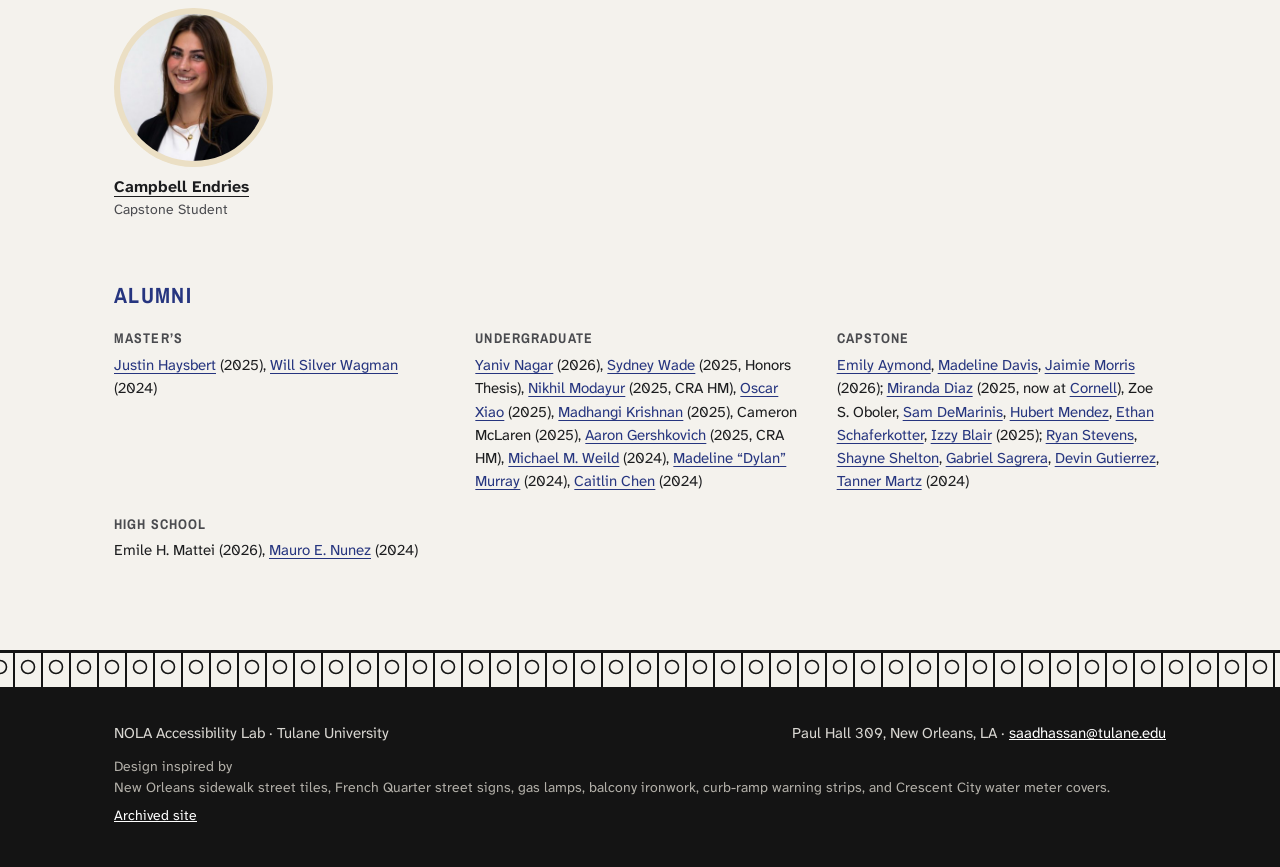
==== commit b11fe404: "ASSETS 2026: news on presenting in Porto; ACM DL, code, slides, BibTeX and poster/slides placeholder" ====
--- a/index.html
+++ b/index.html
@@ -16,7 +16,7 @@
   <link rel="preconnect" href="https://fonts.googleapis.com">
   <link rel="preconnect" href="https://fonts.gstatic.com" crossorigin>
   <link rel="stylesheet" href="https://fonts.googleapis.com/css2?family=Archivo+Narrow:wght@600;700&family=Libre+Caslon+Text:wght@400;700&family=Atkinson+Hyperlegible+Next:wght@400;600;700&display=swap">
-  <link rel="stylesheet" href="css/lab.css?v=2026-10-15">
+  <link rel="stylesheet" href="css/lab.css?v=2026-10-16">
 </head>
 <body>
   <a class="skip-link" href="#main">Skip to content</a>
@@ -63,9 +63,10 @@
   <main id="main" class="wrap">
 
     <!-- ==================== TOP OF PAGE ====================
-         Two columns on wide screens: intro, news, and Join on the left,
-         Access in New Orleans on the right. One column, in source
-         order (intro, news, join, access), on smaller screens. -->
+         Intro, news, and Join. On wide screens Access News (at the
+         end of <main>) sits beside them on the right. On smaller
+         screens everything is one column in source order, so Access
+         News comes last, after People. -->
     <div class="top">
 
     <!-- ==================== INTRO ==================== -->
@@ -90,13 +91,14 @@
           <h2 id="news-title">Lab News</h2>
         </div>
         <ul>
+          <li><span class="chip">Oct 2026</span><p>The lab presented two papers and a demo at <a href="https://assets26.sigaccess.org/">ASSETS 2026</a> in Porto, Portugal, on accessible data visualization research and ASL video comprehension.</p></li>
           <li><span class="chip">Jul 2026</span><p>Saad Hassan received a $899,868 collaborative <a href="https://www.nsf.gov/awardsearch/show-award?AWD_ID=2619509">NSF award</a>, as PI, to design civic AI that connects residents, communities, and local governments.</p></li>
           <li><span class="chip">Jun 2026</span><p>Two papers and a demo accepted to <a href="https://assets26.sigaccess.org/">ASSETS 2026</a>, including an ASL video comprehension tool led by <a href="https://chaelin0722.github.io/introduction/">Chaelin Kim</a>.</p></li>
-          <li><span class="chip">Apr 2026</span><p>A paper on ASL educators’ perspectives on AI was accepted to <a href="https://chi2026.acm.org/">CHI 2026</a> in Barcelona.</p></li>
         </ul>
         <details class="news-more">
           <summary>Earlier news</summary>
           <ul>
+            <li><span class="chip">Apr 2026</span><p>A paper on ASL educators’ perspectives on AI was accepted to <a href="https://chi2026.acm.org/">CHI 2026</a> in Barcelona.</p></li>
             <li><span class="chip">Jan 2026</span><p>Lab alum <a href="https://www.linkedin.com/in/nikhil-modayur">Nikhil Modayur</a> received an Honorable Mention for the <a href="https://cra.org/about/awards/outstanding-undergraduate-researcher-award/">2026 CRA Outstanding Undergraduate Researcher Award</a>.</p></li>
             <li><span class="chip">Oct 2025</span><p>The lab presented one paper on reading support technologies and two demos at ASSETS 2025 in Denver.</p></li>
             <li><span class="chip">Aug 2025</span><p>Two demos led by <a href="https://chaelin0722.github.io/introduction/">Chaelin Kim</a> and <a href="https://tithi-khan.github.io/">Nazmun Nahar Khanom</a>, on text simplification and an ASL learning tool for emergency medical providers, were accepted to ASSETS 2025.</p></li>
@@ -132,226 +134,6 @@
           <a href="https://forms.gle/d6URN19gETqWpEZf9">Undergraduate interest form</a>
         </div>
       </section>
-
-      <!-- ==================== ACCESS IN NEW ORLEANS ====================
-           Short notes on accessibility around the city in two lists,
-           Progress and Barriers, switched by the buttons at the top.
-           Each note has a small line drawing on a sidewalk tile and a
-           link out. Keep each note to one short sentence. The date chip
-           is the date of the linked story (Mon YYYY), or "Ongoing". -->
-      <aside class="access" aria-labelledby="access-title">
-        <div class="access-head">
-          <div class="sign small">
-            <div class="tab" aria-hidden="true">
-              <svg width="16" height="14" viewBox="0 0 16 14"><path d="M15 13 C15 4 3 2 3 8 C3 11 7 11 7 8" fill="none" stroke="currentColor" stroke-width="1.5"/></svg>
-              <span>Around town</span>
-              <svg width="16" height="14" viewBox="0 0 16 14"><path d="M1 13 C1 4 13 2 13 8 C13 11 9 11 9 8" fill="none" stroke="currentColor" stroke-width="1.5"/></svg>
-            </div>
-            <h2 id="access-title">Access News</h2>
-          </div>
-
-          <!-- French Quarter gas lamp -->
-          <svg class="lamp" viewBox="0 0 120 205" aria-hidden="true">
-            <defs>
-              <radialGradient id="glow"><stop offset="0" stop-color="#f6c45a" stop-opacity=".55"/><stop offset="1" stop-color="#f6c45a" stop-opacity="0"/></radialGradient>
-            </defs>
-            <circle cx="70" cy="96" r="58" fill="url(#glow)"/>
-            <g fill="none" stroke="currentColor" stroke-width="3" stroke-linecap="round" stroke-linejoin="round">
-              <path d="M6 14 H72"/>
-              <path d="M6 8 V20"/>
-              <path d="M12 14 C12 44 46 44 46 26 C46 18 36 18 36 26"/>
-              <path d="M72 14 V30"/>
-              <path d="M48 60 L92 60 L84 130 L56 130 Z" fill="#fdf0cf"/>
-              <path d="M70 60 V130"/>
-            </g>
-            <path d="M70 32 L98 60 L42 60 Z" fill="currentColor"/>
-            <circle cx="70" cy="29" r="3.5" fill="currentColor"/>
-            <path d="M70 84 C62 96 64 110 70 112 C76 110 78 96 70 84 Z" fill="#f0a032"/>
-            <path d="M54 130 H86 L79 143 H61 Z" fill="currentColor"/>
-            <path d="M70 143 V158" stroke="currentColor" stroke-width="3"/>
-            <circle cx="70" cy="162" r="4" fill="currentColor"/>
-          </svg>
-        </div>
-        <div class="access-card">
-          <!-- Shown once JS runs; without JS both lists show -->
-          <div class="access-switch" role="group" aria-label="Show">
-            <button type="button" aria-pressed="true" aria-controls="access-progress">Progress</button>
-            <button type="button" aria-pressed="false" aria-controls="access-barriers">Barriers</button>
-          </div>
-          <ul class="access-list" id="access-progress" data-view="progress" aria-label="Progress">
-            <li>
-              <svg class="access-art" viewBox="0 0 64 64" aria-hidden="true">
-                <!-- A signing hand with music notes -->
-                <g fill="none" stroke="currentColor" stroke-width="2.4" stroke-linecap="round" stroke-linejoin="round">
-                  <path d="M19 58 V46 C16 43 13 38 11.5 34 C10.5 31 13.5 29.5 15.5 32 L19 37 V19 C19 16.5 23 16.5 23 19 V31 V15 C23 12.5 27 12.5 27 15 V31 V17 C27 14.5 31 14.5 31 17 V32 V22 C31 19.5 34.5 19.5 34.5 22 V44 C34.5 50 32.5 54 31.5 58"/>
-                  <path d="M38 12 C41 14 42 17 41 20"/>
-                  <path d="M41 8 C46 11 47.5 16 46 21"/>
-                  <path d="M49 30 V18 L58 15 V27"/>
-                </g>
-                <ellipse cx="46.5" cy="30.5" rx="3.2" ry="2.5" fill="currentColor"/>
-                <ellipse cx="55.5" cy="27.5" rx="3.2" ry="2.5" fill="currentColor"/>
-                <circle cx="44" cy="46" r="2" fill="#f0a032"/><circle cx="51" cy="42" r="1.5" fill="#f0a032"/><circle cx="55" cy="50" r="1.5" fill="#f0a032"/>
-              </svg>
-              <div>
-                <span class="chip"><time datetime="2018-05">May 2018</time></span>
-                <h3 id="access-jazzfest">ASL at Jazz Fest</h3>
-                <p>Interpreters sign sets across the festival’s stages.</p>
-                <a class="read-more" href="https://news.tulane.edu/news/tulane-professor-helps-deaf-guests-feel-beat-jazz-fest" aria-describedby="access-jazzfest">Read more</a>
-              </div>
-            </li>
-            <li>
-              <svg class="access-art" viewBox="0 0 64 64" aria-hidden="true">
-                <!-- A streetcar with its wheelchair lift lowered at the door -->
-                <g fill="none" stroke="currentColor" stroke-width="2.4" stroke-linecap="round" stroke-linejoin="round">
-                  <path d="M2 6 H62" stroke-width="1.6"/>
-                  <path d="M42 19 L54 6"/>
-                  <path d="M16 44 V22 Q38 14 60 22 V44 Z"/>
-                  <path d="M17 26 H23 V44"/>
-                  <path d="M27 25 H33 V33 H27 Z M37 25 H43 V33 H37 Z M47 25 H53 V33 H47 Z" fill="#f6c45a"/>
-                  <path d="M2 56 H62" stroke-width="1.6"/>
-                  <path d="M3 51 H15 M4 44 V51 M14 44 V51"/>
-                </g>
-                <circle cx="7.5" cy="40" r="2" fill="currentColor"/>
-                <path d="M7.5 42 V46 H11" fill="none" stroke="currentColor" stroke-width="1.8" stroke-linecap="round" stroke-linejoin="round"/>
-                <circle cx="30" cy="50" r="3.5" fill="currentColor"/>
-                <circle cx="50" cy="50" r="3.5" fill="currentColor"/>
-              </svg>
-              <div>
-                <span class="chip"><time datetime="2020-12">Dec 2020</time></span>
-                <h3 id="access-streetcar">Streetcars with lifts</h3>
-                <p>Wheelchair lifts on the historic St. Charles line.</p>
-                <a class="read-more" href="https://www.fox8live.com/2020/12/01/new-ada-streetcars-enter-service-st-charles-avenue/" aria-describedby="access-streetcar">Read more</a>
-              </div>
-            </li>
-            <li>
-              <svg class="access-art" viewBox="0 0 64 64" aria-hidden="true">
-                <!-- A curb ramp with warning domes, a push-button signal, and a crosswalk -->
-                <g fill="none" stroke="currentColor" stroke-width="2.4" stroke-linecap="round" stroke-linejoin="round">
-                  <path d="M2 38 H22 L40 50 H62"/>
-                  <path d="M2 44 H18" stroke-width="1.6"/>
-                  <path d="M10 38 V6"/>
-                  <rect x="12" y="8" width="18" height="20" rx="2.5"/>
-                  <circle cx="21" cy="23" r="2.4"/>
-                  <path d="M16 14.5 H25 M21.5 11 L25 14.5 L21.5 18"/>
-                  <path d="M46 55 V61 M51 55 V61 M56 55 V61 M61 55 V61" stroke-width="2.6"/>
-                </g>
-                <circle cx="29" cy="45.5" r="1.8" fill="#f0a032"/><circle cx="33.2" cy="48.3" r="1.8" fill="#f0a032"/><circle cx="37.4" cy="51.1" r="1.8" fill="#f0a032"/>
-                <circle cx="31" cy="43" r="1.8" fill="#f0a032"/><circle cx="35.2" cy="45.8" r="1.8" fill="#f0a032"/>
-              </svg>
-              <div>
-                <span class="chip">Ongoing</span>
-                <h3 id="access-streets">Curb ramps and crossings</h3>
-                <p>Request ramps and accessible signals through 311.</p>
-                <a class="read-more" href="https://nola.gov/next/public-works/programs/accessibility-of-streets-and-sidewalks/" aria-describedby="access-streets">Read more</a>
-              </div>
-            </li>
-            <li>
-              <svg class="access-art" viewBox="0 0 64 64" aria-hidden="true">
-                <!-- Gallier Hall's columns draped with beads -->
-                <g fill="none" stroke="currentColor" stroke-width="2.4" stroke-linecap="round" stroke-linejoin="round">
-                  <path d="M10 20 L32 9 L54 20 Z"/>
-                  <path d="M8 20 H56 V25 H8 Z"/>
-                  <path d="M13 25 V47 M22 25 V47 M32 25 V47 M42 25 V47 M51 25 V47"/>
-                  <path d="M8 47 H56 M5 52 H59 M2 57 H62"/>
-                  <path d="M6 28 Q32 46 58 28" stroke="#f0a032" stroke-width="1.6"/>
-                </g>
-                <circle cx="15" cy="33.5" r="2" fill="#f0a032"/><circle cx="24" cy="36.5" r="2" fill="#f0a032"/><circle cx="32" cy="37.2" r="2.4" fill="#f0a032"/><circle cx="40" cy="36.5" r="2" fill="#f0a032"/><circle cx="49" cy="33.5" r="2" fill="#f0a032"/>
-              </svg>
-              <div>
-                <span class="chip">Each Carnival</span>
-                <h3 id="access-carnival">Parades at Gallier Hall</h3>
-                <p>An accessible grandstand for Carnival parades.</p>
-                <a class="read-more" href="https://wwltv.com/article/entertainment/events/mardi-gras/gallier-hall-viewing-space-for-disabled-people/289-f878f007-4b7d-462b-adb3-8936e22f9159" aria-describedby="access-carnival">Read more</a>
-              </div>
-            </li>
-          </ul>
-          <ul class="access-list" id="access-barriers" data-view="barriers" aria-label="Barriers">
-            <li>
-              <svg class="access-art" viewBox="0 0 64 64" aria-hidden="true">
-                <!-- A wheelchair user facing a vintage streetcar's steep steps -->
-                <g fill="none" stroke="currentColor" stroke-width="2.4" stroke-linecap="round" stroke-linejoin="round">
-                  <path d="M2 57 H62" stroke-width="1.6"/>
-                  <path d="M42 44 V14 Q52 10 62 13"/>
-                  <path d="M46 44 V20 H54 V44"/>
-                  <path d="M57 19 H62 V28 H57 Z" fill="#f6c45a"/>
-                  <path d="M54 44 H42 V48 H38 V52 H34 V57" stroke-width="2.6"/>
-                  <circle cx="15" cy="45" r="8.5"/>
-                  <path d="M15 25 V37 H25 L29 52"/>
-                </g>
-                <circle cx="15" cy="20" r="3.2" fill="currentColor"/>
-              </svg>
-              <div>
-                <span class="chip"><time datetime="2024-05">May 2024</time></span>
-                <h3 id="access-stops">Stops without access</h3>
-                <p>Only 12 of 114 St. Charles stops were accessible in 2024.</p>
-                <a class="read-more" href="https://veritenews.org/2024/05/29/accessibility-grant-st-charles-streetcar/" aria-describedby="access-stops">Read more</a>
-              </div>
-            </li>
-            <li>
-              <svg class="access-art" viewBox="0 0 64 64" aria-hidden="true">
-                <!-- A wheelchair user at a high curb, with the missing ramp dashed in -->
-                <g fill="none" stroke="currentColor" stroke-width="2.4" stroke-linecap="round" stroke-linejoin="round">
-                  <path d="M2 57 H38 V36 H62" stroke-width="2.6"/>
-                  <path d="M42 42 H62" stroke-width="1.6"/>
-                  <path d="M38 57 L60 40" stroke="#f0a032" stroke-width="2.6" stroke-dasharray="3.5 3.5"/>
-                  <circle cx="15" cy="45" r="8.5"/>
-                  <path d="M15 25 V37 H25 L29 52"/>
-                </g>
-                <circle cx="15" cy="20" r="3.2" fill="currentColor"/>
-              </svg>
-              <div>
-                <span class="chip"><time datetime="2023-11">Nov 2023</time></span>
-                <h3 id="access-ramps">Curb ramps behind schedule</h3>
-                <p>In 2023, about half the intersections in a ramp settlement met standards.</p>
-                <a class="read-more" href="https://veritenews.org/2023/11/20/settlement-city-curb-ramps-disabled-resident/" aria-describedby="access-ramps">Read more</a>
-              </div>
-            </li>
-            <li>
-              <svg class="access-art" viewBox="0 0 64 64" aria-hidden="true">
-                <!-- A paratransit van and a clock -->
-                <g fill="none" stroke="currentColor" stroke-width="2.4" stroke-linecap="round" stroke-linejoin="round">
-                  <path d="M4 50 V32 Q4 28 8 28 H34 L42 37 H46 Q49 37 49 40 V50 Z"/>
-                  <path d="M9 32 H17 V38 H9 Z M21 32 H29 V38 H21 Z" fill="#f6c45a"/>
-                  <path d="M33 32 L38 38 H33 Z" fill="#f6c45a"/>
-                  <path d="M2 56 H62" stroke-width="1.6"/>
-                  <circle cx="51" cy="15" r="9" fill="#f6c45a"/>
-                  <path d="M51 9.5 V15 L55 17.5"/>
-                </g>
-                <circle cx="14" cy="50" r="3.8" fill="currentColor"/>
-                <circle cx="40" cy="50" r="3.8" fill="currentColor"/>
-              </svg>
-              <div>
-                <span class="chip"><time datetime="2026-01">Jan 2026</time></span>
-                <h3 id="access-paratransit">Late paratransit rides</h3>
-                <p>About 57% of rides were on time in late 2025, against an 85% goal.</p>
-                <a class="read-more" href="https://www.masstransitmag.com/bus/paratransit/news/55340758/la-new-orleans-promised-to-fix-its-paratransit-system-a-year-later-whats-changed" aria-describedby="access-paratransit">Read more</a>
-              </div>
-            </li>
-            <li>
-              <svg class="access-art" viewBox="0 0 64 64" aria-hidden="true">
-                <!-- A storm siren sounding, and a hurricane -->
-                <g fill="none" stroke="currentColor" stroke-width="2.4" stroke-linecap="round" stroke-linejoin="round">
-                  <path d="M11 58 V32"/>
-                  <path d="M5 32 H17 V24 Q11 16 5 24 Z"/>
-                  <path d="M21 21 C24 24 24 29 21 32"/>
-                  <path d="M25.5 16.5 C30.5 21.5 30.5 31.5 25.5 36.5"/>
-                  <path d="M2 58 H22" stroke-width="1.6"/>
-                  <path d="M38 34 C38 22 49 16 58 19" stroke-width="3"/>
-                  <path d="M54 34 C54 46 43 52 34 49" stroke-width="3"/>
-                  <circle cx="46" cy="34" r="8" fill="#f6c45a"/>
-                </g>
-                <circle cx="46" cy="34" r="2.6" fill="currentColor"/>
-              </svg>
-              <div>
-                <span class="chip"><time datetime="2024-09">Sep 2024</time></span>
-                <h3 id="access-alerts">Storm alerts for Deaf residents</h3>
-                <p>Many warnings are still audio only, so Deaf volunteers share ASL updates.</p>
-                <a class="read-more" href="https://lailluminator.com/2024/09/12/deaf-disasters/" aria-describedby="access-alerts">Read more</a>
-              </div>
-            </li>
-          </ul>
-        </div>
-      </aside>
     </div><!-- /.top -->
 
     <!-- ==================== PROJECTS ====================
@@ -444,8 +226,11 @@
           <h3 id="pub2-t"><a href="https://saadh.info/papers/kim-assets26/kim-assets26.pdf">Design and Evaluation of an AI-Based American Sign Language Video Comprehension Tool: Exploring the Benefits and Use of Automatic Segmentation and Sign Lookup</a></h3>
           <p class="authors" id="pub2-a"><b><a href="https://chaelin0722.github.io/introduction/">Chaelin Kim</a></b>, <a href="https://liberalarts.tulane.edu/linguistics/people/faculty/denise-crochet">Denise Crochet</a>, <a href="https://matybohacek.com/">Maty Bohacek</a>, <b>Saad Hassan</b></p>
           <p class="links">
-            <a href="https://saadh.info/papers/kim-assets26/kim-assets26.pdf" aria-describedby="pub2-t">Preprint</a>
+            <a href="https://saadh.info/papers/kim-assets26/kim-assets26.pdf" aria-describedby="pub2-t">PDF</a>
+            <a href="https://dl.acm.org/doi/10.1145/3797867.3828986" aria-describedby="pub2-t">ACM DL</a>
             <a href="https://github.com/chaelin0722/asl-video-lookup-tool" aria-describedby="pub2-t">Code</a>
+            <span class="soon">Slides (soon)</span>
+            <a href="https://saadh.info/papers/kim-assets26/kim26.bib" aria-describedby="pub2-t">BibTeX</a>
           </p>
         </article>
         <article class="pub highlight" data-project="info">
@@ -453,8 +238,11 @@
           <h3 id="pub3-t"><a href="https://saadh.info/papers/hassan-assets26/hassan-assets26.pdf">A Scoping Review of Human–Computer Interaction Research on the Accessibility of Data Visualizations: New Technologies, Procedures, and Designs</a></h3>
           <p class="authors" id="pub3-a"><b>Saad Hassan</b>, <a href="https://areenkh.com/">Areen Khalaila</a>, <a href="https://dylancashman.github.io/">Dylan Cashman</a>, <a href="https://athersharif.me/">Ather Sharif</a>, <a href="https://rjfaust.github.io/">Rebecca Faust</a></p>
           <p class="links">
-            <a href="https://saadh.info/papers/hassan-assets26/hassan-assets26.pdf" aria-describedby="pub3-t">Preprint</a>
+            <a href="https://saadh.info/papers/hassan-assets26/hassan-assets26.pdf" aria-describedby="pub3-t">PDF</a>
+            <a href="https://dl.acm.org/doi/10.1145/3797867.3829030" aria-describedby="pub3-t">ACM DL</a>
+            <a href="https://saadh.info/papers/hassan-assets26/slides.pdf" aria-describedby="pub3-t">Slides</a>
             <a href="https://accessvizcorpus.pages.dev/" aria-describedby="pub3-t">Corpus</a>
+            <a href="https://saadh.info/papers/hassan-assets26/hassan26.bib" aria-describedby="pub3-t">BibTeX</a>
           </p>
         </article>
         <article class="pub" data-project="comm">
@@ -462,7 +250,11 @@
           <h3 id="pub4-t"><a href="https://saadh.info/papers/kim-assets26-2/kim-assets26-demo.pdf">Supporting Sign Language Video Comprehension through In-Situ Automatic Segmentation and Sign Lookup Tool</a></h3>
           <p class="authors" id="pub4-a"><b><a href="https://chaelin0722.github.io/introduction/">Chaelin Kim</a></b>, <b>Saad Hassan</b></p>
           <p class="links">
-            <a href="https://saadh.info/papers/kim-assets26-2/kim-assets26-demo.pdf" aria-describedby="pub4-t">Preprint</a>
+            <a href="https://saadh.info/papers/kim-assets26-2/kim-assets26-demo.pdf" aria-describedby="pub4-t">PDF</a>
+            <a href="https://dl.acm.org/doi/10.1145/3797867.3841227" aria-describedby="pub4-t">ACM DL</a>
+            <a href="https://github.com/chaelin0722/asl-video-lookup-tool" aria-describedby="pub4-t">Code</a>
+            <span class="soon">Poster (soon)</span>
+            <a href="https://saadh.info/papers/kim-assets26-2/kim26.bib" aria-describedby="pub4-t">BibTeX</a>
           </p>
         </article>
         <article class="pub" data-project="civic">
@@ -758,6 +550,229 @@
         </div>
       </div>
     </section>
+
+    <!-- ==================== ACCESS IN NEW ORLEANS ====================
+         Last in the source so it comes last on phones and smaller
+         windows. On wide screens the CSS grid lifts it into the
+         right column beside the intro, news, and Join.
+         Short notes on accessibility around the city in two lists,
+         Progress and Barriers, switched by the buttons at the top.
+         Each note has a small line drawing on a sidewalk tile and a
+         link out. Keep each note to one short sentence. The date chip
+         is the date of the linked story (Mon YYYY), or "Ongoing". -->
+    <aside class="access" aria-labelledby="access-title">
+      <div class="access-head">
+        <div class="sign small">
+          <div class="tab" aria-hidden="true">
+            <svg width="16" height="14" viewBox="0 0 16 14"><path d="M15 13 C15 4 3 2 3 8 C3 11 7 11 7 8" fill="none" stroke="currentColor" stroke-width="1.5"/></svg>
+            <span>Around town</span>
+            <svg width="16" height="14" viewBox="0 0 16 14"><path d="M1 13 C1 4 13 2 13 8 C13 11 9 11 9 8" fill="none" stroke="currentColor" stroke-width="1.5"/></svg>
+          </div>
+          <h2 id="access-title">Access News</h2>
+        </div>
+
+        <!-- French Quarter gas lamp -->
+        <svg class="lamp" viewBox="0 0 120 205" aria-hidden="true">
+          <defs>
+            <radialGradient id="glow"><stop offset="0" stop-color="#f6c45a" stop-opacity=".55"/><stop offset="1" stop-color="#f6c45a" stop-opacity="0"/></radialGradient>
+          </defs>
+          <circle cx="70" cy="96" r="58" fill="url(#glow)"/>
+          <g fill="none" stroke="currentColor" stroke-width="3" stroke-linecap="round" stroke-linejoin="round">
+            <path d="M6 14 H72"/>
+            <path d="M6 8 V20"/>
+            <path d="M12 14 C12 44 46 44 46 26 C46 18 36 18 36 26"/>
+            <path d="M72 14 V30"/>
+            <path d="M48 60 L92 60 L84 130 L56 130 Z" fill="#fdf0cf"/>
+            <path d="M70 60 V130"/>
+          </g>
+          <path d="M70 32 L98 60 L42 60 Z" fill="currentColor"/>
+          <circle cx="70" cy="29" r="3.5" fill="currentColor"/>
+          <path d="M70 84 C62 96 64 110 70 112 C76 110 78 96 70 84 Z" fill="#f0a032"/>
+          <path d="M54 130 H86 L79 143 H61 Z" fill="currentColor"/>
+          <path d="M70 143 V158" stroke="currentColor" stroke-width="3"/>
+          <circle cx="70" cy="162" r="4" fill="currentColor"/>
+        </svg>
+      </div>
+      <div class="access-card">
+        <!-- Shown once JS runs; without JS both lists show -->
+        <div class="access-switch" role="group" aria-label="Show">
+          <button type="button" aria-pressed="true" aria-controls="access-progress">Progress</button>
+          <button type="button" aria-pressed="false" aria-controls="access-barriers">Barriers</button>
+        </div>
+        <ul class="access-list" id="access-progress" data-view="progress" aria-label="Progress">
+          <li>
+            <svg class="access-art" viewBox="0 0 64 64" aria-hidden="true">
+              <!-- A signing hand with music notes -->
+              <g fill="none" stroke="currentColor" stroke-width="2.4" stroke-linecap="round" stroke-linejoin="round">
+                <path d="M19 58 V46 C16 43 13 38 11.5 34 C10.5 31 13.5 29.5 15.5 32 L19 37 V19 C19 16.5 23 16.5 23 19 V31 V15 C23 12.5 27 12.5 27 15 V31 V17 C27 14.5 31 14.5 31 17 V32 V22 C31 19.5 34.5 19.5 34.5 22 V44 C34.5 50 32.5 54 31.5 58"/>
+                <path d="M38 12 C41 14 42 17 41 20"/>
+                <path d="M41 8 C46 11 47.5 16 46 21"/>
+                <path d="M49 30 V18 L58 15 V27"/>
+              </g>
+              <ellipse cx="46.5" cy="30.5" rx="3.2" ry="2.5" fill="currentColor"/>
+              <ellipse cx="55.5" cy="27.5" rx="3.2" ry="2.5" fill="currentColor"/>
+              <circle cx="44" cy="46" r="2" fill="#f0a032"/><circle cx="51" cy="42" r="1.5" fill="#f0a032"/><circle cx="55" cy="50" r="1.5" fill="#f0a032"/>
+            </svg>
+            <div>
+              <span class="chip"><time datetime="2018-05">May 2018</time></span>
+              <h3 id="access-jazzfest">ASL at Jazz Fest</h3>
+              <p>Interpreters sign sets across the festival’s stages.</p>
+              <a class="read-more" href="https://news.tulane.edu/news/tulane-professor-helps-deaf-guests-feel-beat-jazz-fest" aria-describedby="access-jazzfest">Read more</a>
+            </div>
+          </li>
+          <li>
+            <svg class="access-art" viewBox="0 0 64 64" aria-hidden="true">
+              <!-- A streetcar with its wheelchair lift lowered at the door -->
+              <g fill="none" stroke="currentColor" stroke-width="2.4" stroke-linecap="round" stroke-linejoin="round">
+                <path d="M2 6 H62" stroke-width="1.6"/>
+                <path d="M42 19 L54 6"/>
+                <path d="M16 44 V22 Q38 14 60 22 V44 Z"/>
+                <path d="M17 26 H23 V44"/>
+                <path d="M27 25 H33 V33 H27 Z M37 25 H43 V33 H37 Z M47 25 H53 V33 H47 Z" fill="#f6c45a"/>
+                <path d="M2 56 H62" stroke-width="1.6"/>
+                <path d="M3 51 H15 M4 44 V51 M14 44 V51"/>
+              </g>
+              <circle cx="7.5" cy="40" r="2" fill="currentColor"/>
+              <path d="M7.5 42 V46 H11" fill="none" stroke="currentColor" stroke-width="1.8" stroke-linecap="round" stroke-linejoin="round"/>
+              <circle cx="30" cy="50" r="3.5" fill="currentColor"/>
+              <circle cx="50" cy="50" r="3.5" fill="currentColor"/>
+            </svg>
+            <div>
+              <span class="chip"><time datetime="2020-12">Dec 2020</time></span>
+              <h3 id="access-streetcar">Streetcars with lifts</h3>
+              <p>Wheelchair lifts on the historic St. Charles line.</p>
+              <a class="read-more" href="https://www.fox8live.com/2020/12/01/new-ada-streetcars-enter-service-st-charles-avenue/" aria-describedby="access-streetcar">Read more</a>
+            </div>
+          </li>
+          <li>
+            <svg class="access-art" viewBox="0 0 64 64" aria-hidden="true">
+              <!-- A curb ramp with warning domes, a push-button signal, and a crosswalk -->
+              <g fill="none" stroke="currentColor" stroke-width="2.4" stroke-linecap="round" stroke-linejoin="round">
+                <path d="M2 38 H22 L40 50 H62"/>
+                <path d="M2 44 H18" stroke-width="1.6"/>
+                <path d="M10 38 V6"/>
+                <rect x="12" y="8" width="18" height="20" rx="2.5"/>
+                <circle cx="21" cy="23" r="2.4"/>
+                <path d="M16 14.5 H25 M21.5 11 L25 14.5 L21.5 18"/>
+                <path d="M46 55 V61 M51 55 V61 M56 55 V61 M61 55 V61" stroke-width="2.6"/>
+              </g>
+              <circle cx="29" cy="45.5" r="1.8" fill="#f0a032"/><circle cx="33.2" cy="48.3" r="1.8" fill="#f0a032"/><circle cx="37.4" cy="51.1" r="1.8" fill="#f0a032"/>
+              <circle cx="31" cy="43" r="1.8" fill="#f0a032"/><circle cx="35.2" cy="45.8" r="1.8" fill="#f0a032"/>
+            </svg>
+            <div>
+              <span class="chip">Ongoing</span>
+              <h3 id="access-streets">Curb ramps and crossings</h3>
+              <p>Request ramps and accessible signals through 311.</p>
+              <a class="read-more" href="https://nola.gov/next/public-works/programs/accessibility-of-streets-and-sidewalks/" aria-describedby="access-streets">Read more</a>
+            </div>
+          </li>
+          <li>
+            <svg class="access-art" viewBox="0 0 64 64" aria-hidden="true">
+              <!-- Gallier Hall's columns draped with beads -->
+              <g fill="none" stroke="currentColor" stroke-width="2.4" stroke-linecap="round" stroke-linejoin="round">
+                <path d="M10 20 L32 9 L54 20 Z"/>
+                <path d="M8 20 H56 V25 H8 Z"/>
+                <path d="M13 25 V47 M22 25 V47 M32 25 V47 M42 25 V47 M51 25 V47"/>
+                <path d="M8 47 H56 M5 52 H59 M2 57 H62"/>
+                <path d="M6 28 Q32 46 58 28" stroke="#f0a032" stroke-width="1.6"/>
+              </g>
+              <circle cx="15" cy="33.5" r="2" fill="#f0a032"/><circle cx="24" cy="36.5" r="2" fill="#f0a032"/><circle cx="32" cy="37.2" r="2.4" fill="#f0a032"/><circle cx="40" cy="36.5" r="2" fill="#f0a032"/><circle cx="49" cy="33.5" r="2" fill="#f0a032"/>
+            </svg>
+            <div>
+              <span class="chip">Each Carnival</span>
+              <h3 id="access-carnival">Parades at Gallier Hall</h3>
+              <p>An accessible grandstand for Carnival parades.</p>
+              <a class="read-more" href="https://wwltv.com/article/entertainment/events/mardi-gras/gallier-hall-viewing-space-for-disabled-people/289-f878f007-4b7d-462b-adb3-8936e22f9159" aria-describedby="access-carnival">Read more</a>
+            </div>
+          </li>
+        </ul>
+        <ul class="access-list" id="access-barriers" data-view="barriers" aria-label="Barriers">
+          <li>
+            <svg class="access-art" viewBox="0 0 64 64" aria-hidden="true">
+              <!-- A wheelchair user facing a vintage streetcar's steep steps -->
+              <g fill="none" stroke="currentColor" stroke-width="2.4" stroke-linecap="round" stroke-linejoin="round">
+                <path d="M2 57 H62" stroke-width="1.6"/>
+                <path d="M42 44 V14 Q52 10 62 13"/>
+                <path d="M46 44 V20 H54 V44"/>
+                <path d="M57 19 H62 V28 H57 Z" fill="#f6c45a"/>
+                <path d="M54 44 H42 V48 H38 V52 H34 V57" stroke-width="2.6"/>
+                <circle cx="15" cy="45" r="8.5"/>
+                <path d="M15 25 V37 H25 L29 52"/>
+              </g>
+              <circle cx="15" cy="20" r="3.2" fill="currentColor"/>
+            </svg>
+            <div>
+              <span class="chip"><time datetime="2024-05">May 2024</time></span>
+              <h3 id="access-stops">Stops without access</h3>
+              <p>Only 12 of 114 St. Charles stops were accessible in 2024.</p>
+              <a class="read-more" href="https://veritenews.org/2024/05/29/accessibility-grant-st-charles-streetcar/" aria-describedby="access-stops">Read more</a>
+            </div>
+          </li>
+          <li>
+            <svg class="access-art" viewBox="0 0 64 64" aria-hidden="true">
+              <!-- A wheelchair user at a high curb, with the missing ramp dashed in -->
+              <g fill="none" stroke="currentColor" stroke-width="2.4" stroke-linecap="round" stroke-linejoin="round">
+                <path d="M2 57 H38 V36 H62" stroke-width="2.6"/>
+                <path d="M42 42 H62" stroke-width="1.6"/>
+                <path d="M38 57 L60 40" stroke="#f0a032" stroke-width="2.6" stroke-dasharray="3.5 3.5"/>
+                <circle cx="15" cy="45" r="8.5"/>
+                <path d="M15 25 V37 H25 L29 52"/>
+              </g>
+              <circle cx="15" cy="20" r="3.2" fill="currentColor"/>
+            </svg>
+            <div>
+              <span class="chip"><time datetime="2023-11">Nov 2023</time></span>
+              <h3 id="access-ramps">Curb ramps behind schedule</h3>
+              <p>In 2023, about half the intersections in a ramp settlement met standards.</p>
+              <a class="read-more" href="https://veritenews.org/2023/11/20/settlement-city-curb-ramps-disabled-resident/" aria-describedby="access-ramps">Read more</a>
+            </div>
+          </li>
+          <li>
+            <svg class="access-art" viewBox="0 0 64 64" aria-hidden="true">
+              <!-- A paratransit van and a clock -->
+              <g fill="none" stroke="currentColor" stroke-width="2.4" stroke-linecap="round" stroke-linejoin="round">
+                <path d="M4 50 V32 Q4 28 8 28 H34 L42 37 H46 Q49 37 49 40 V50 Z"/>
+                <path d="M9 32 H17 V38 H9 Z M21 32 H29 V38 H21 Z" fill="#f6c45a"/>
+                <path d="M33 32 L38 38 H33 Z" fill="#f6c45a"/>
+                <path d="M2 56 H62" stroke-width="1.6"/>
+                <circle cx="51" cy="15" r="9" fill="#f6c45a"/>
+                <path d="M51 9.5 V15 L55 17.5"/>
+              </g>
+              <circle cx="14" cy="50" r="3.8" fill="currentColor"/>
+              <circle cx="40" cy="50" r="3.8" fill="currentColor"/>
+            </svg>
+            <div>
+              <span class="chip"><time datetime="2026-01">Jan 2026</time></span>
+              <h3 id="access-paratransit">Late paratransit rides</h3>
+              <p>About 57% of rides were on time in late 2025, against an 85% goal.</p>
+              <a class="read-more" href="https://www.masstransitmag.com/bus/paratransit/news/55340758/la-new-orleans-promised-to-fix-its-paratransit-system-a-year-later-whats-changed" aria-describedby="access-paratransit">Read more</a>
+            </div>
+          </li>
+          <li>
+            <svg class="access-art" viewBox="0 0 64 64" aria-hidden="true">
+              <!-- A storm siren sounding, and a hurricane -->
+              <g fill="none" stroke="currentColor" stroke-width="2.4" stroke-linecap="round" stroke-linejoin="round">
+                <path d="M11 58 V32"/>
+                <path d="M5 32 H17 V24 Q11 16 5 24 Z"/>
+                <path d="M21 21 C24 24 24 29 21 32"/>
+                <path d="M25.5 16.5 C30.5 21.5 30.5 31.5 25.5 36.5"/>
+                <path d="M2 58 H22" stroke-width="1.6"/>
+                <path d="M38 34 C38 22 49 16 58 19" stroke-width="3"/>
+                <path d="M54 34 C54 46 43 52 34 49" stroke-width="3"/>
+                <circle cx="46" cy="34" r="8" fill="#f6c45a"/>
+              </g>
+              <circle cx="46" cy="34" r="2.6" fill="currentColor"/>
+            </svg>
+            <div>
+              <span class="chip"><time datetime="2024-09">Sep 2024</time></span>
+              <h3 id="access-alerts">Storm alerts for Deaf residents</h3>
+              <p>Many warnings are still audio only, so Deaf volunteers share ASL updates.</p>
+              <a class="read-more" href="https://lailluminator.com/2024/09/12/deaf-disasters/" aria-describedby="access-alerts">Read more</a>
+            </div>
+          </li>
+        </ul>
+      </div>
+    </aside>
   </main>
 
   <!-- ==================== FOOTER ==================== -->
--- a/css/lab.css
+++ b/css/lab.css
@@ -186,18 +186,24 @@
   :root:not([data-theme="light"]) .theme-toggle .moon { display: none; }
 }
 
-/* ---------- Top of page: intro, news, join | access ---------- */
-.top {
+/* ---------- Top of page: intro, news, join | access ----------
+   <main> is the grid. .top only groups intro, news, and Join in the
+   HTML (display: contents), and Access News is the last child of
+   <main>. Wide screens lift it into the right column beside the top
+   three. Smaller screens are one column in source order, so Access
+   News comes last, after People. */
+main.wrap {
   display: grid; grid-template-columns: minmax(0, 1fr) minmax(340px, 390px);
   grid-template-rows: auto auto 1fr;
-  grid-template-areas: "intro access" "news access" "join access";
-  gap: 40px 64px; align-items: start;
+  column-gap: 64px; align-items: start;
   padding-top: clamp(36px, 6vw, 72px);
 }
-.hero { grid-area: intro; padding-top: 52px; }
-.access { grid-area: access; }
-.news { grid-area: news; }
-.join { grid-area: join; max-width: 640px; }
+.top { display: contents; }
+.hero { grid-column: 1; grid-row: 1; padding-top: 52px; }
+.news { grid-column: 1; grid-row: 2; margin-top: 40px; }
+.join { grid-column: 1; grid-row: 3; margin-top: 40px; max-width: 640px; }
+.access { grid-column: 2; grid-row: 1 / 4; }
+main.wrap > .block { grid-column: 1 / -1; }
 
 .hero .lede {
   margin: 0 0 18px; max-width: 820px;
@@ -205,10 +211,12 @@
 }
 .hero .sub { margin: 0; max-width: 720px; color: var(--muted); font-size: clamp(17px, 1.6vw, 19px); }
 
-/* Medium and small windows: one column, intro, news, join, access */
+/* Medium and small windows: one column, intro, news, join, projects,
+   publications, people, access */
 @media (max-width: 959px) {
-  .top { grid-template-columns: minmax(0, 1fr); grid-template-rows: none; grid-template-areas: "intro" "news" "join" "access"; gap: 40px; }
+  main.wrap { display: block; }
   .hero { padding-top: 0; }
+  .access { padding-top: 80px; }
 }
 
 /* ---------- Access in New Orleans (beside the intro) ---------- */
@@ -385,6 +393,8 @@
   font-size: 14px; font-weight: 600;
 }
 .pub .links a { color: var(--accent); text-underline-offset: 4px; text-decoration-thickness: 1px; }
+/* Placeholder for material not posted yet: plain text, no link */
+.pub .links .soon { color: var(--muted); }
 .pub .authors { margin: 0; color: var(--muted); font-size: 15px; }
 .pub .authors b { color: var(--ink); }
 .pub .authors a {
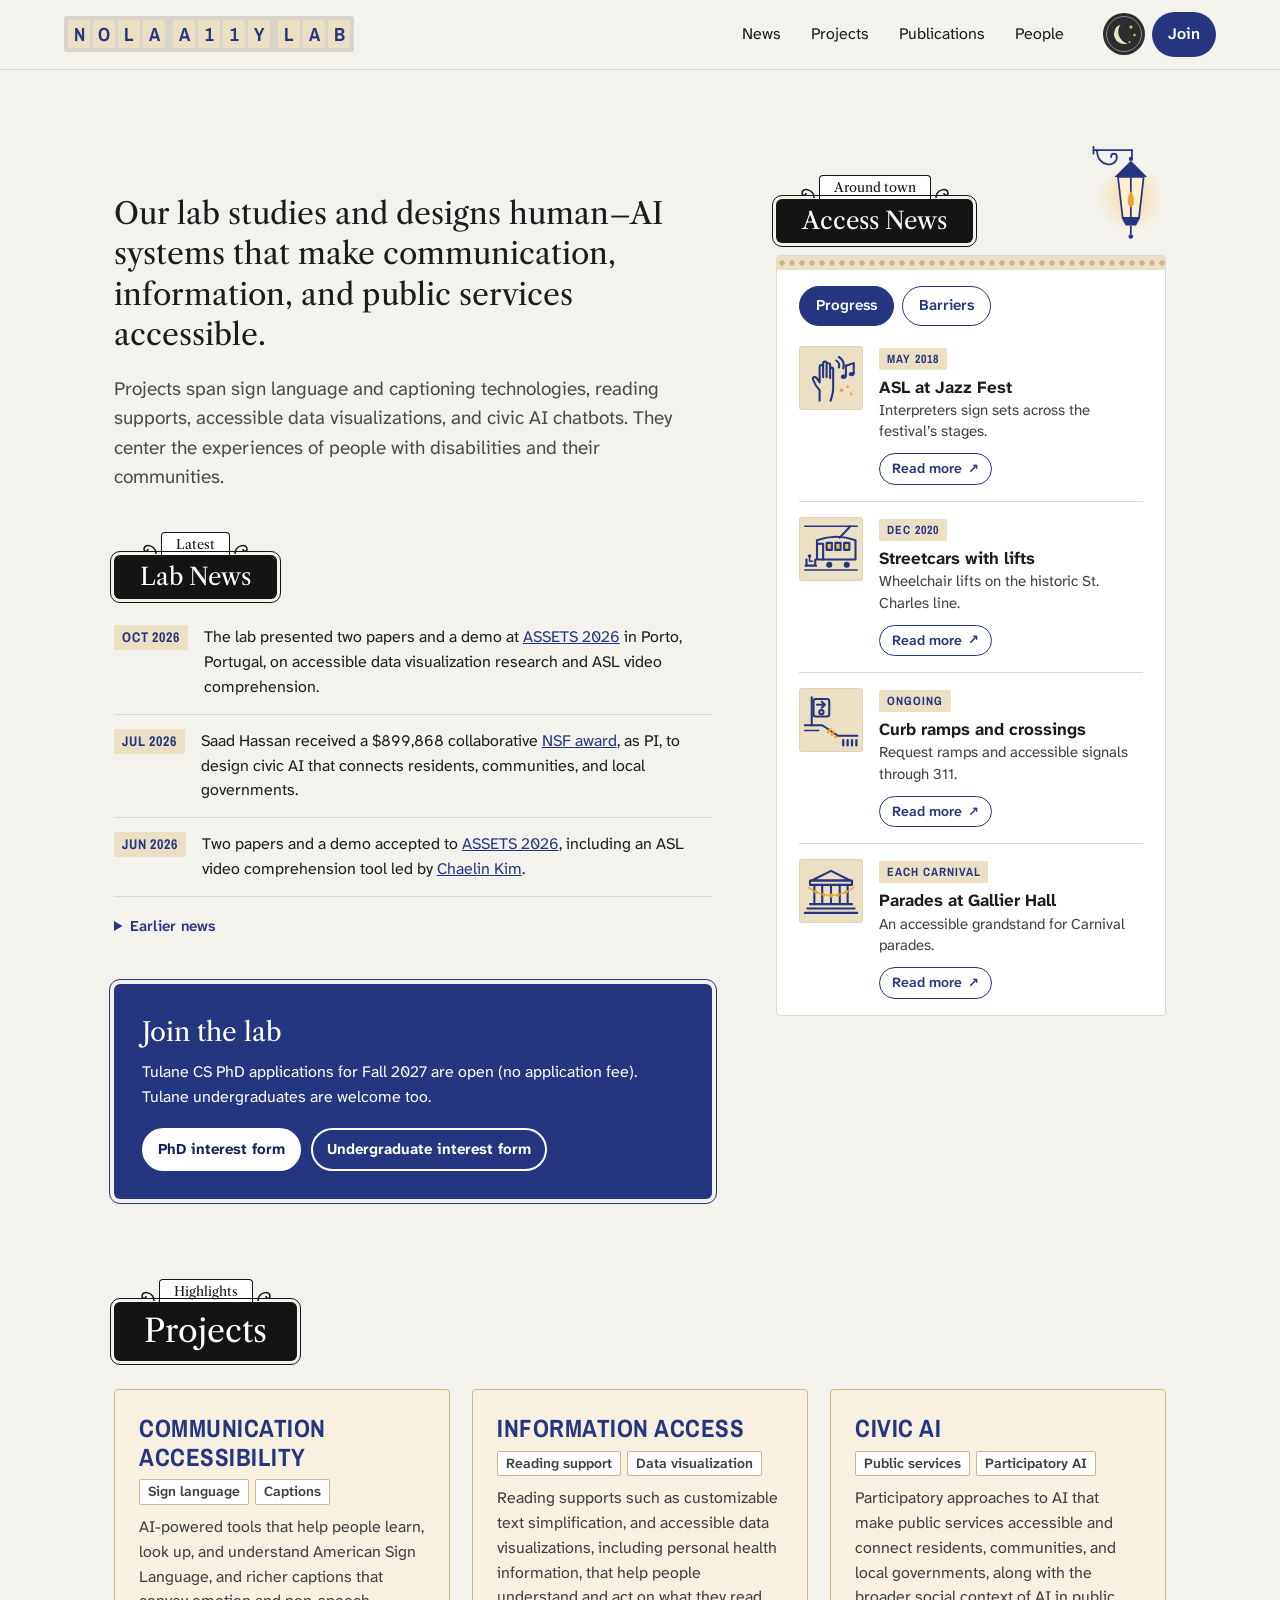
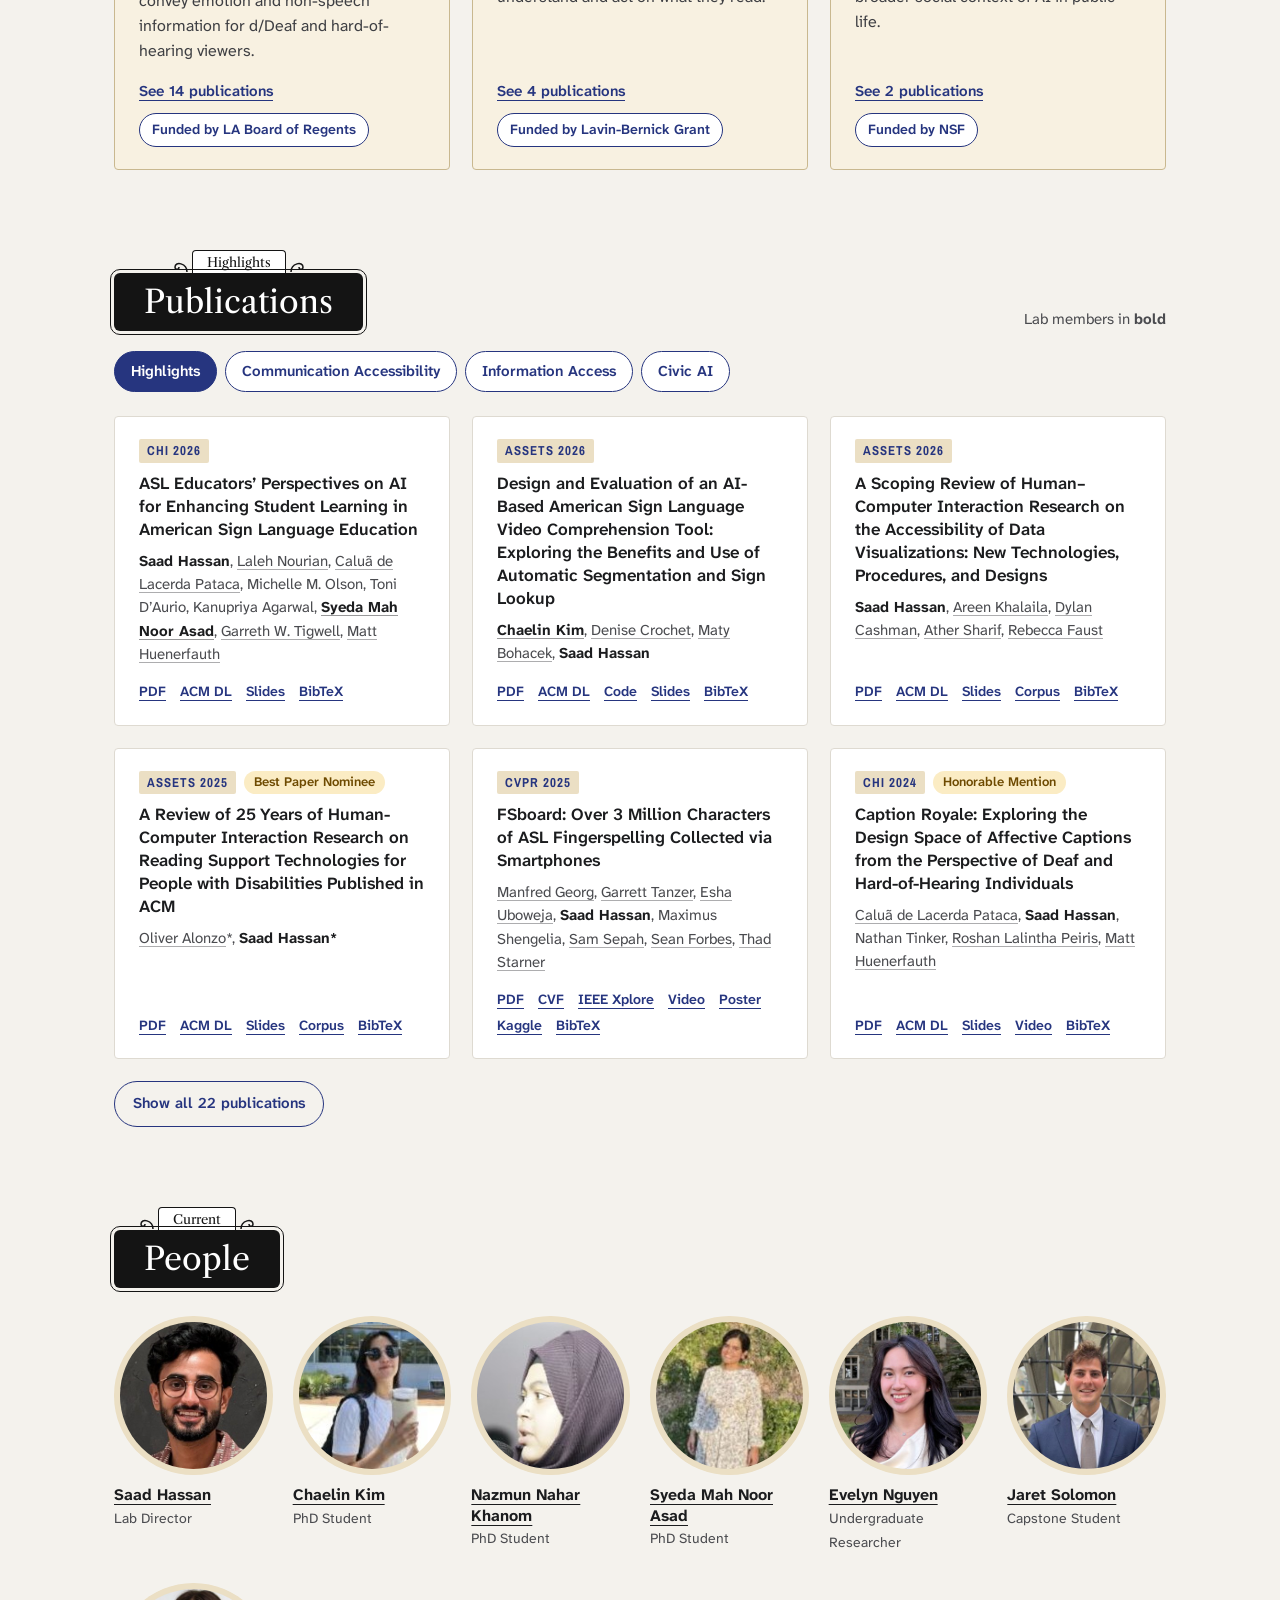
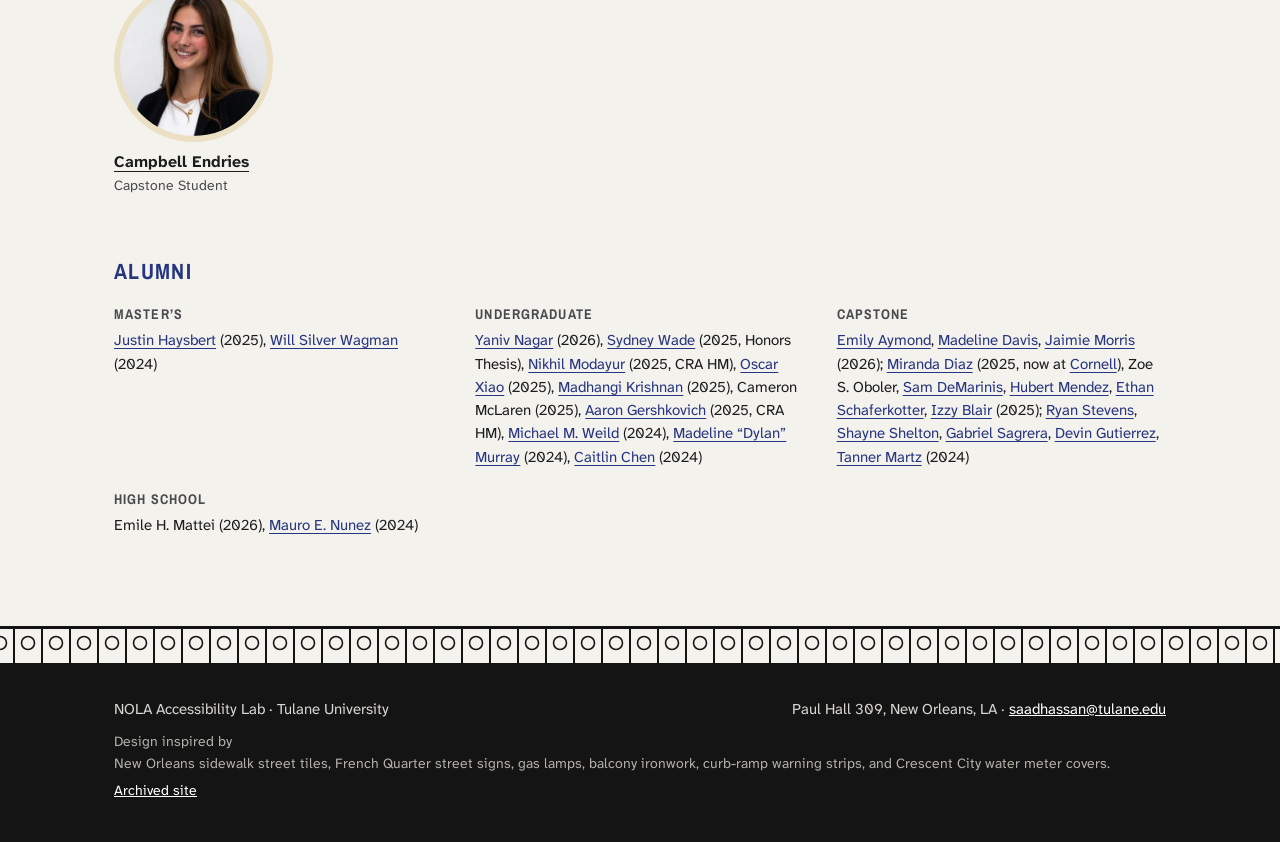
==== commit 246c4173: "ASSETS 2026: link Chaelin's slides and demo poster Co-Authored-By: Claude Opus 5.5 <noreply@anthropi" ====
--- a/index.html
+++ b/index.html
@@ -229,7 +229,7 @@
             <a href="https://saadh.info/papers/kim-assets26/kim-assets26.pdf" aria-describedby="pub2-t">PDF</a>
             <a href="https://dl.acm.org/doi/10.1145/3797867.3828986" aria-describedby="pub2-t">ACM DL</a>
             <a href="https://github.com/chaelin0722/asl-video-lookup-tool" aria-describedby="pub2-t">Code</a>
-            <span class="soon">Slides (soon)</span>
+            <a href="https://saadh.info/papers/kim-assets26/slides.pdf" aria-describedby="pub2-t">Slides</a>
             <a href="https://saadh.info/papers/kim-assets26/kim26.bib" aria-describedby="pub2-t">BibTeX</a>
           </p>
         </article>
@@ -253,7 +253,7 @@
             <a href="https://saadh.info/papers/kim-assets26-2/kim-assets26-demo.pdf" aria-describedby="pub4-t">PDF</a>
             <a href="https://dl.acm.org/doi/10.1145/3797867.3841227" aria-describedby="pub4-t">ACM DL</a>
             <a href="https://github.com/chaelin0722/asl-video-lookup-tool" aria-describedby="pub4-t">Code</a>
-            <span class="soon">Poster (soon)</span>
+            <a href="https://saadh.info/papers/kim-assets26-2/poster.pdf" aria-describedby="pub4-t">Poster</a>
             <a href="https://saadh.info/papers/kim-assets26-2/kim26.bib" aria-describedby="pub4-t">BibTeX</a>
           </p>
         </article>
